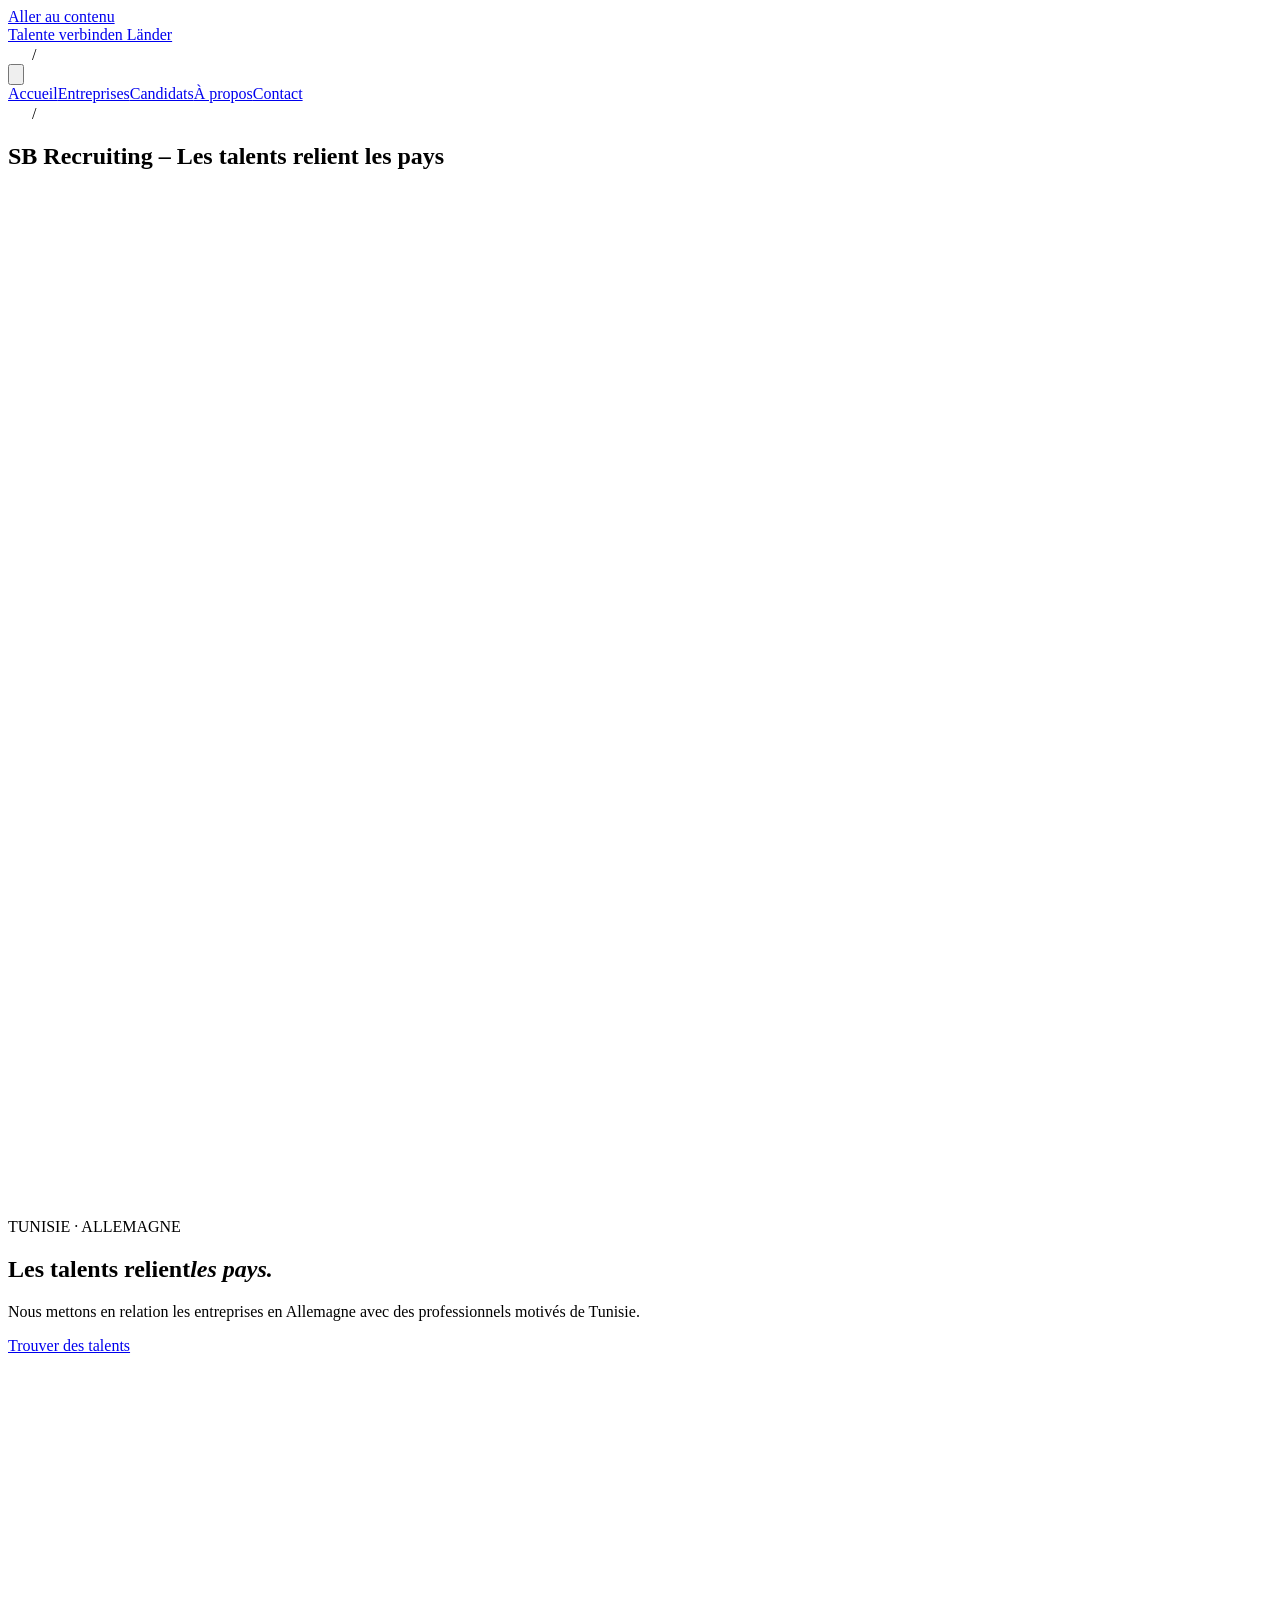
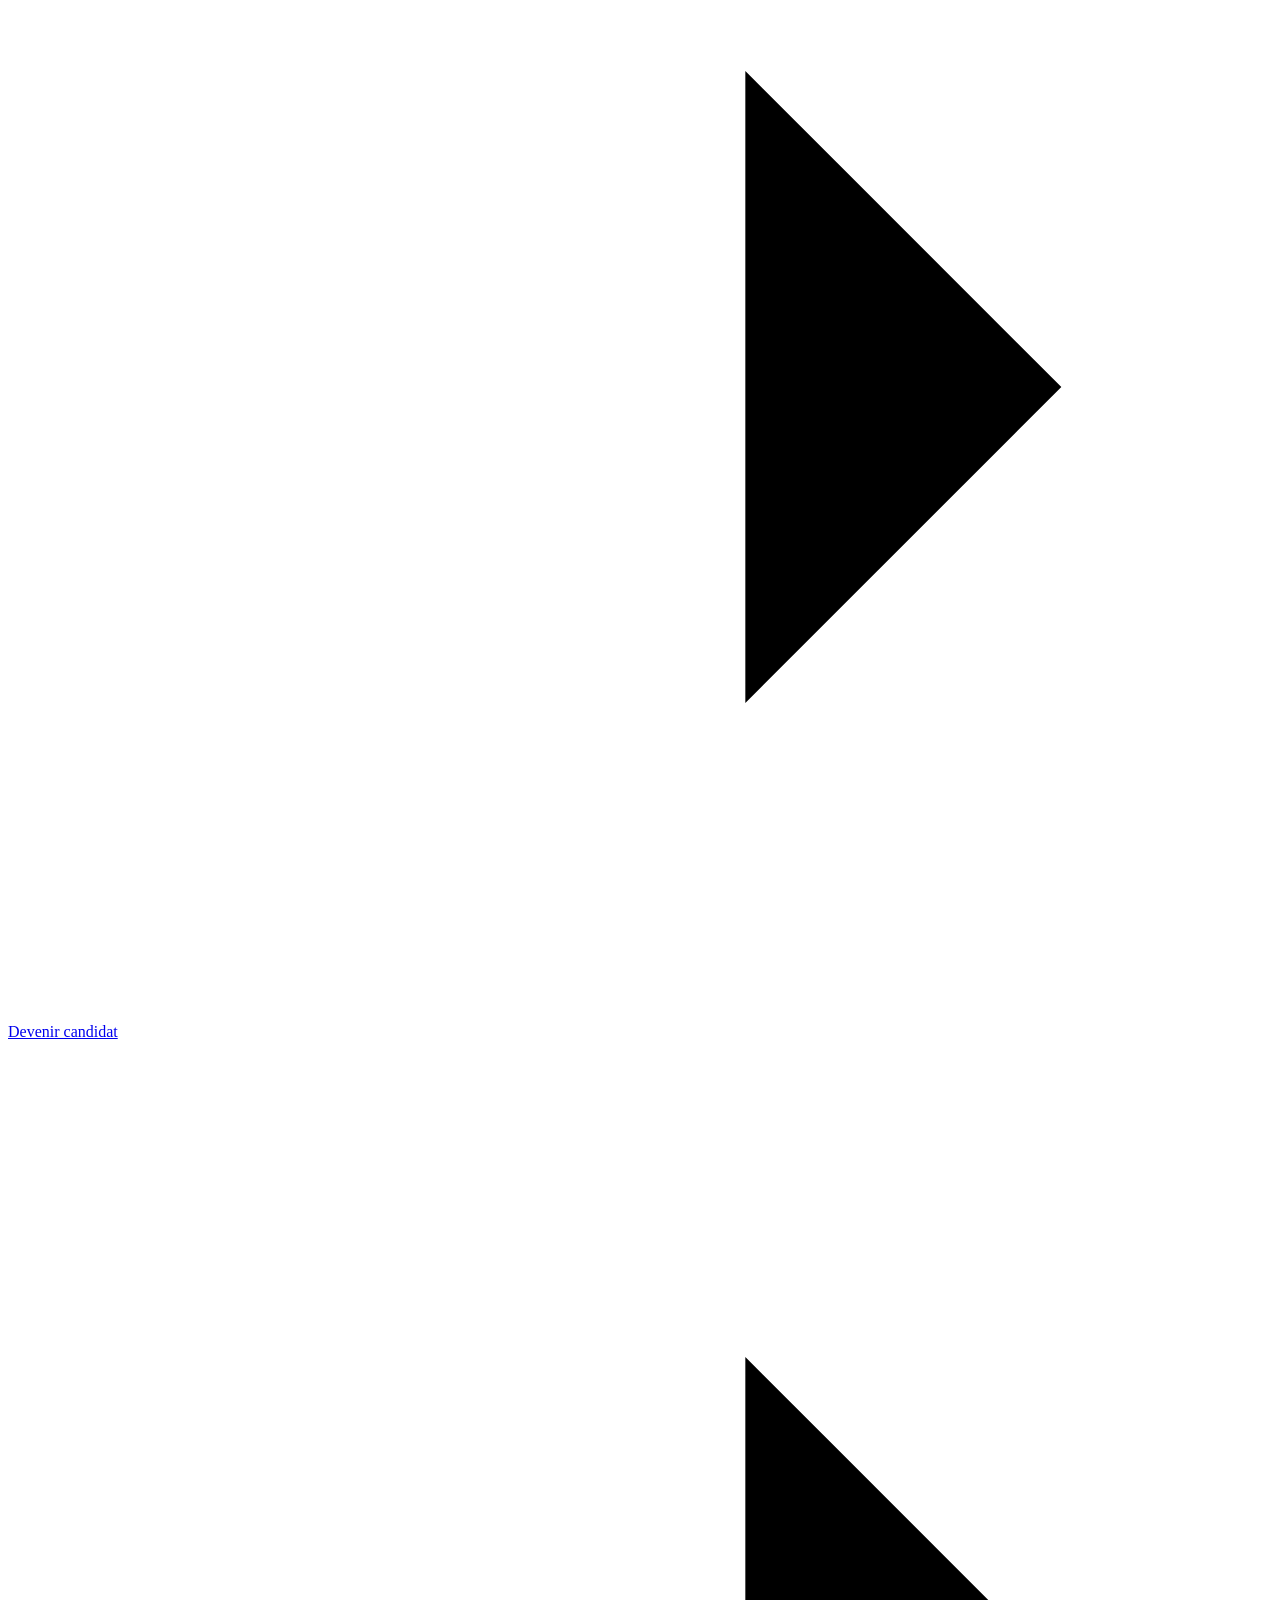
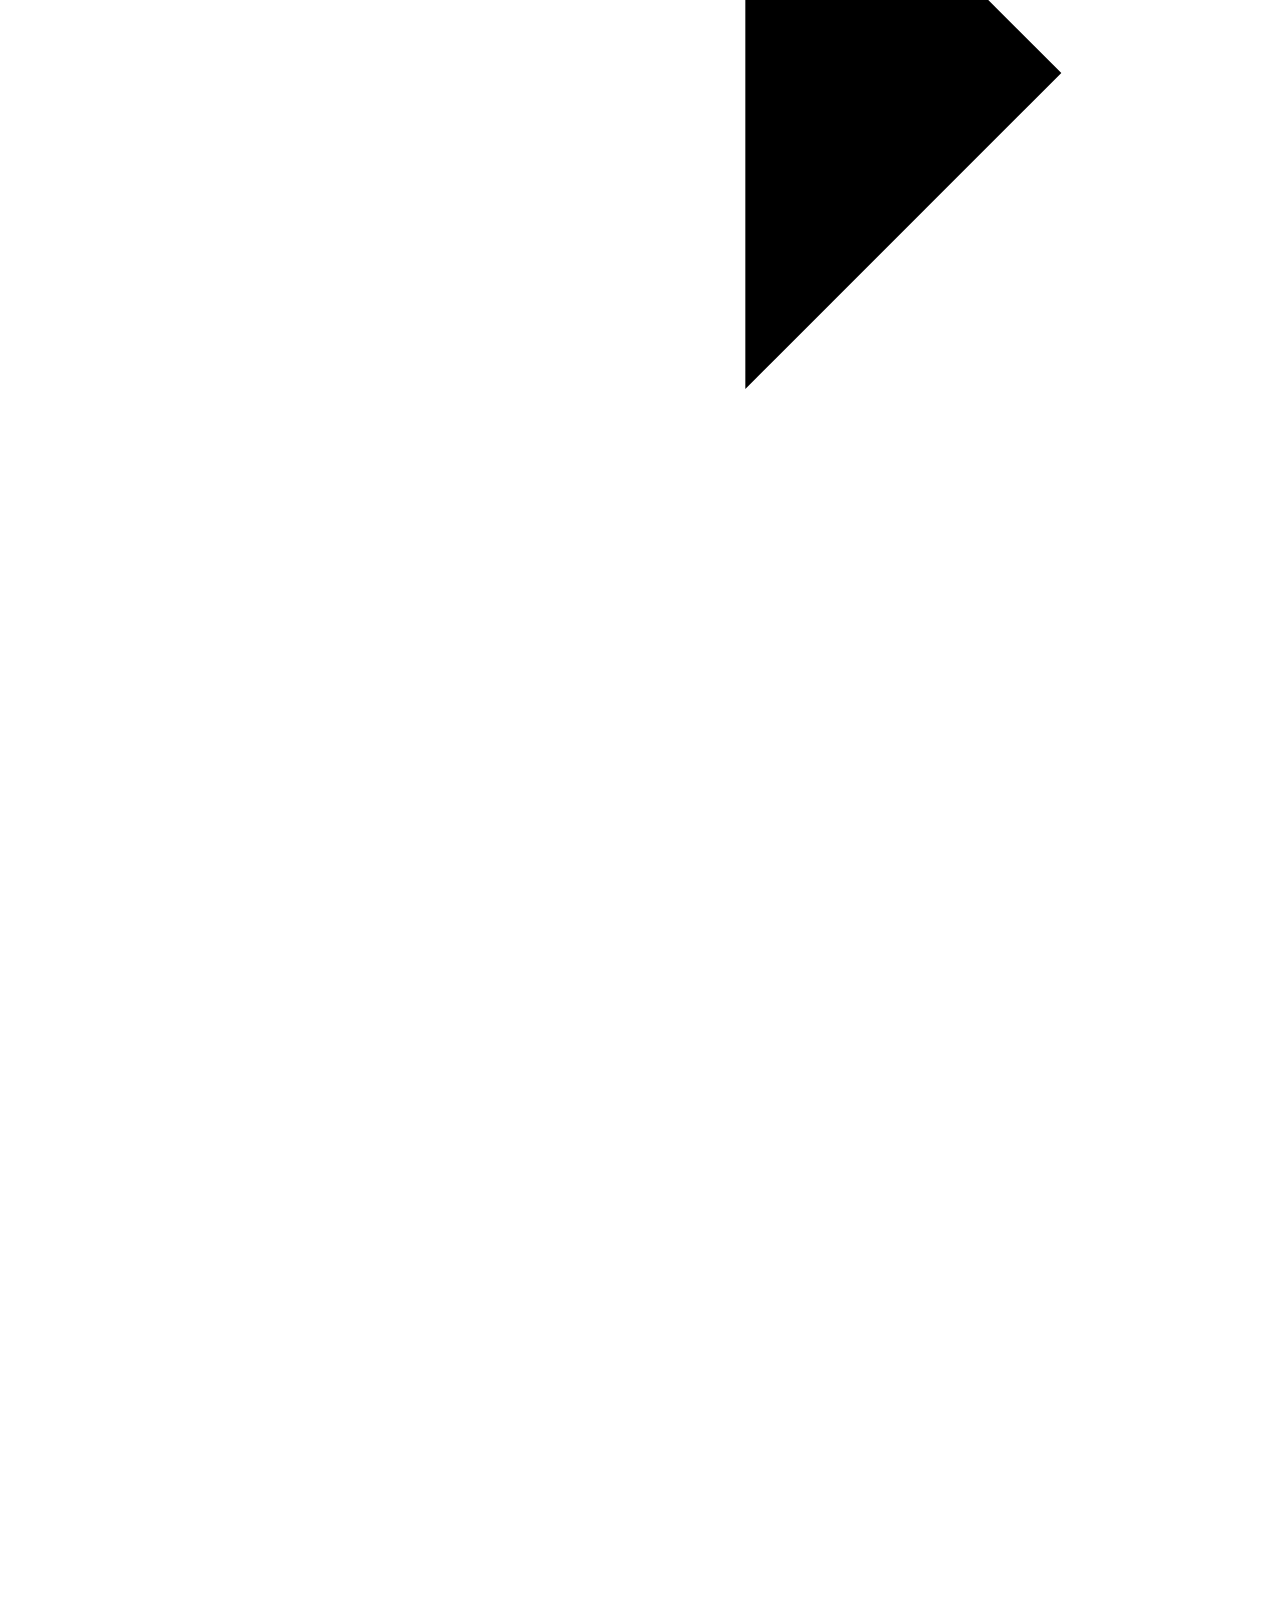
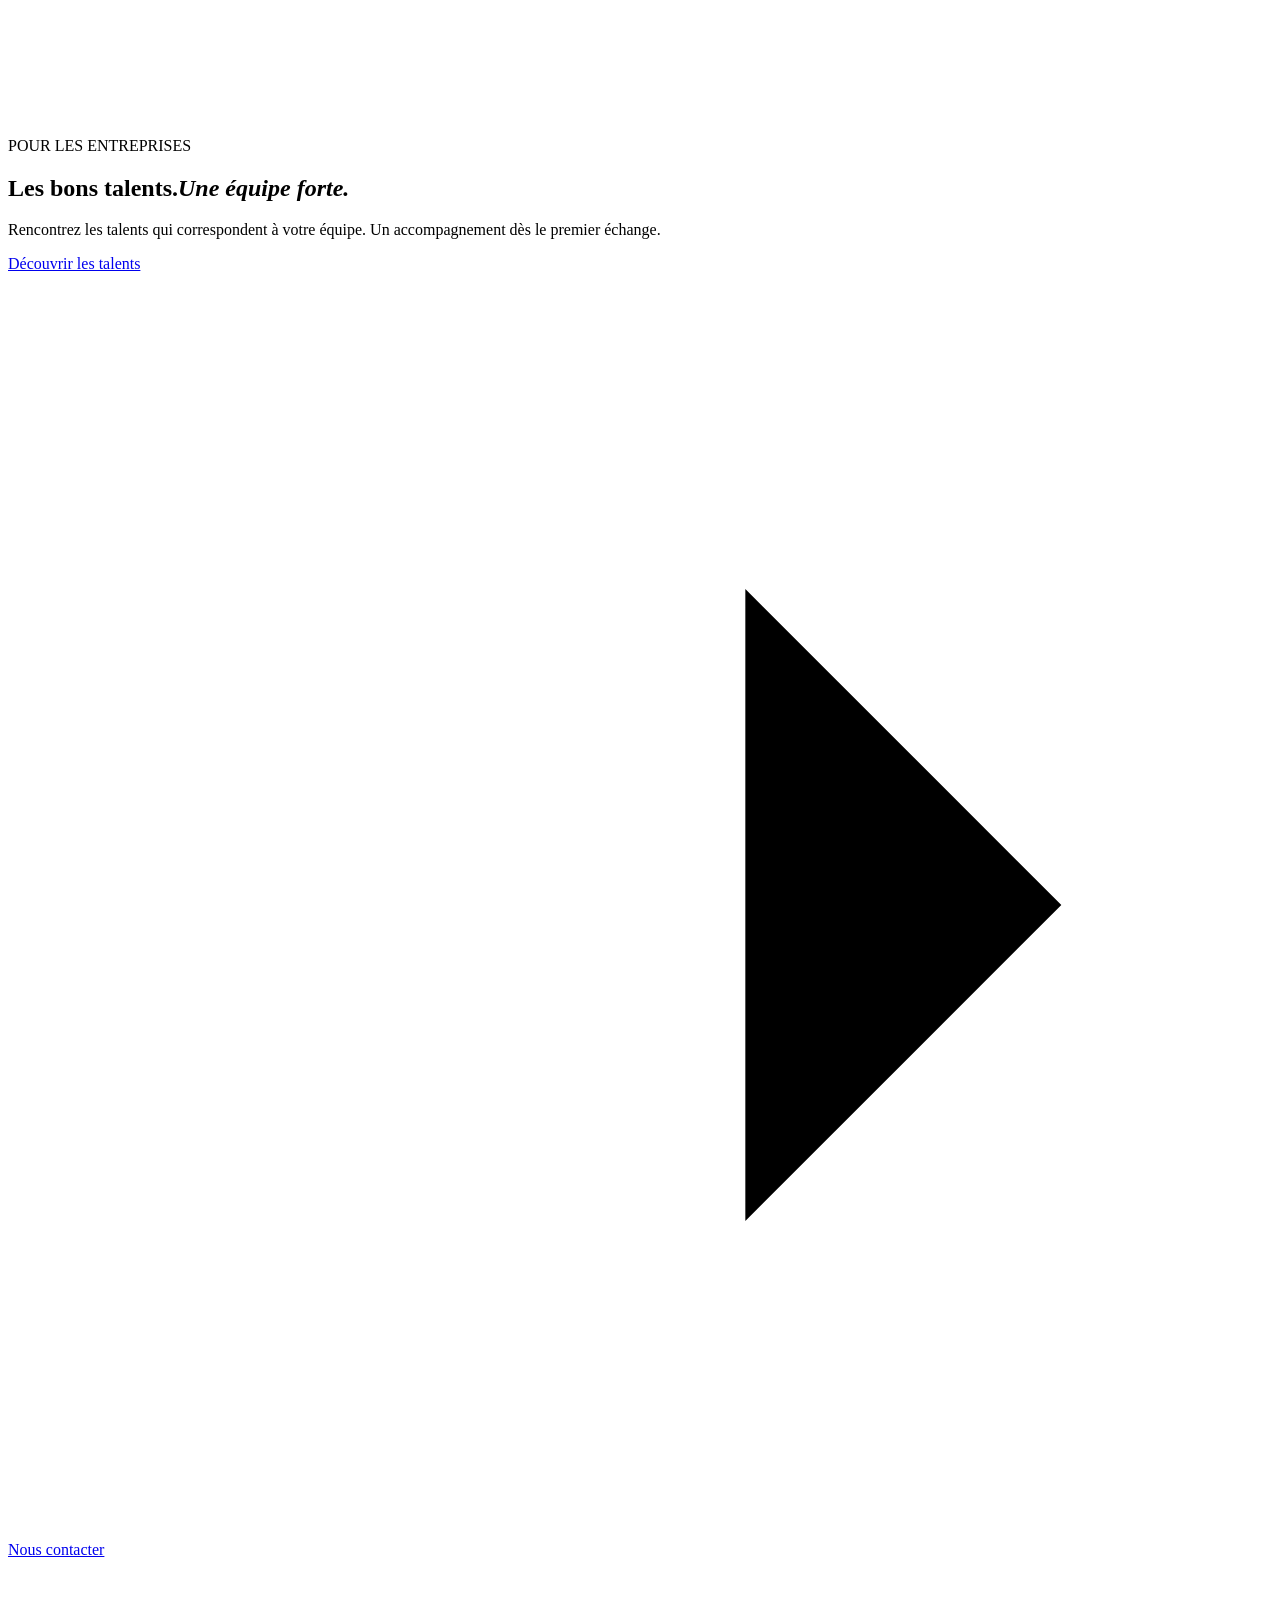
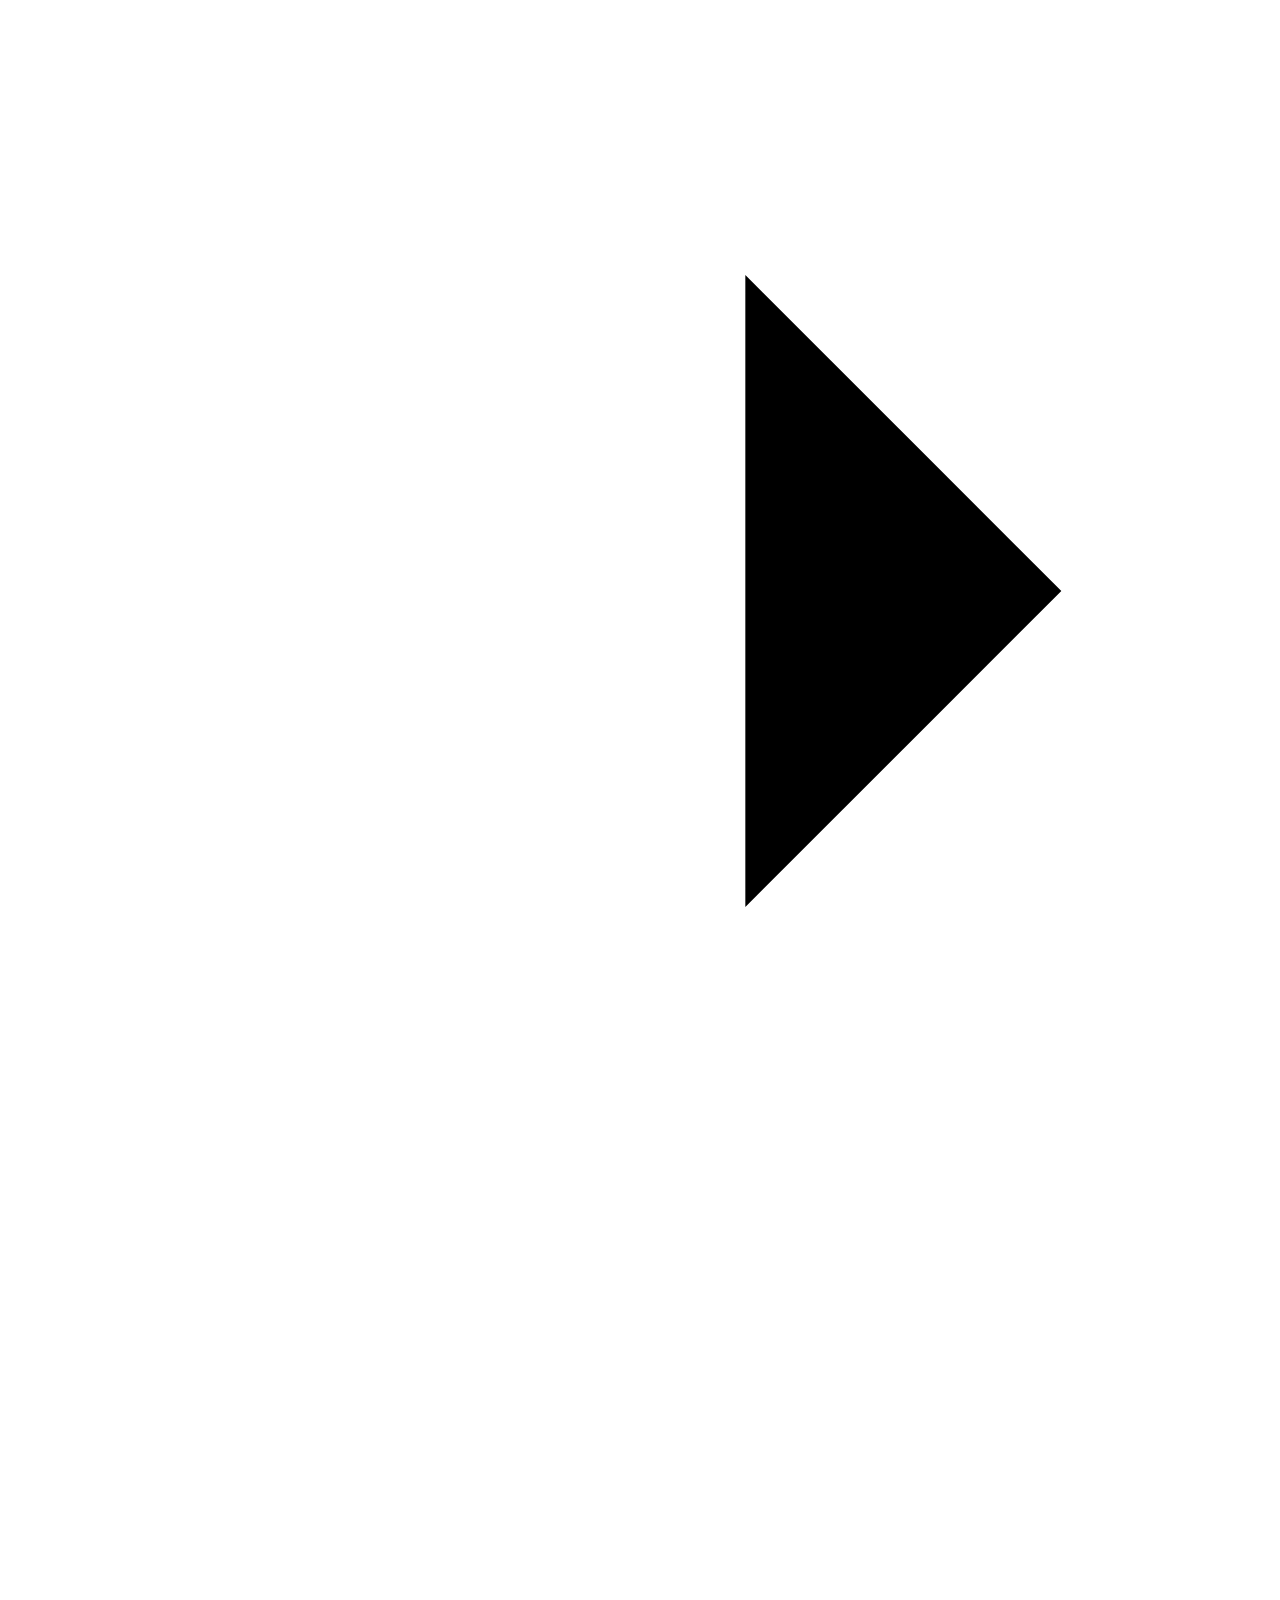
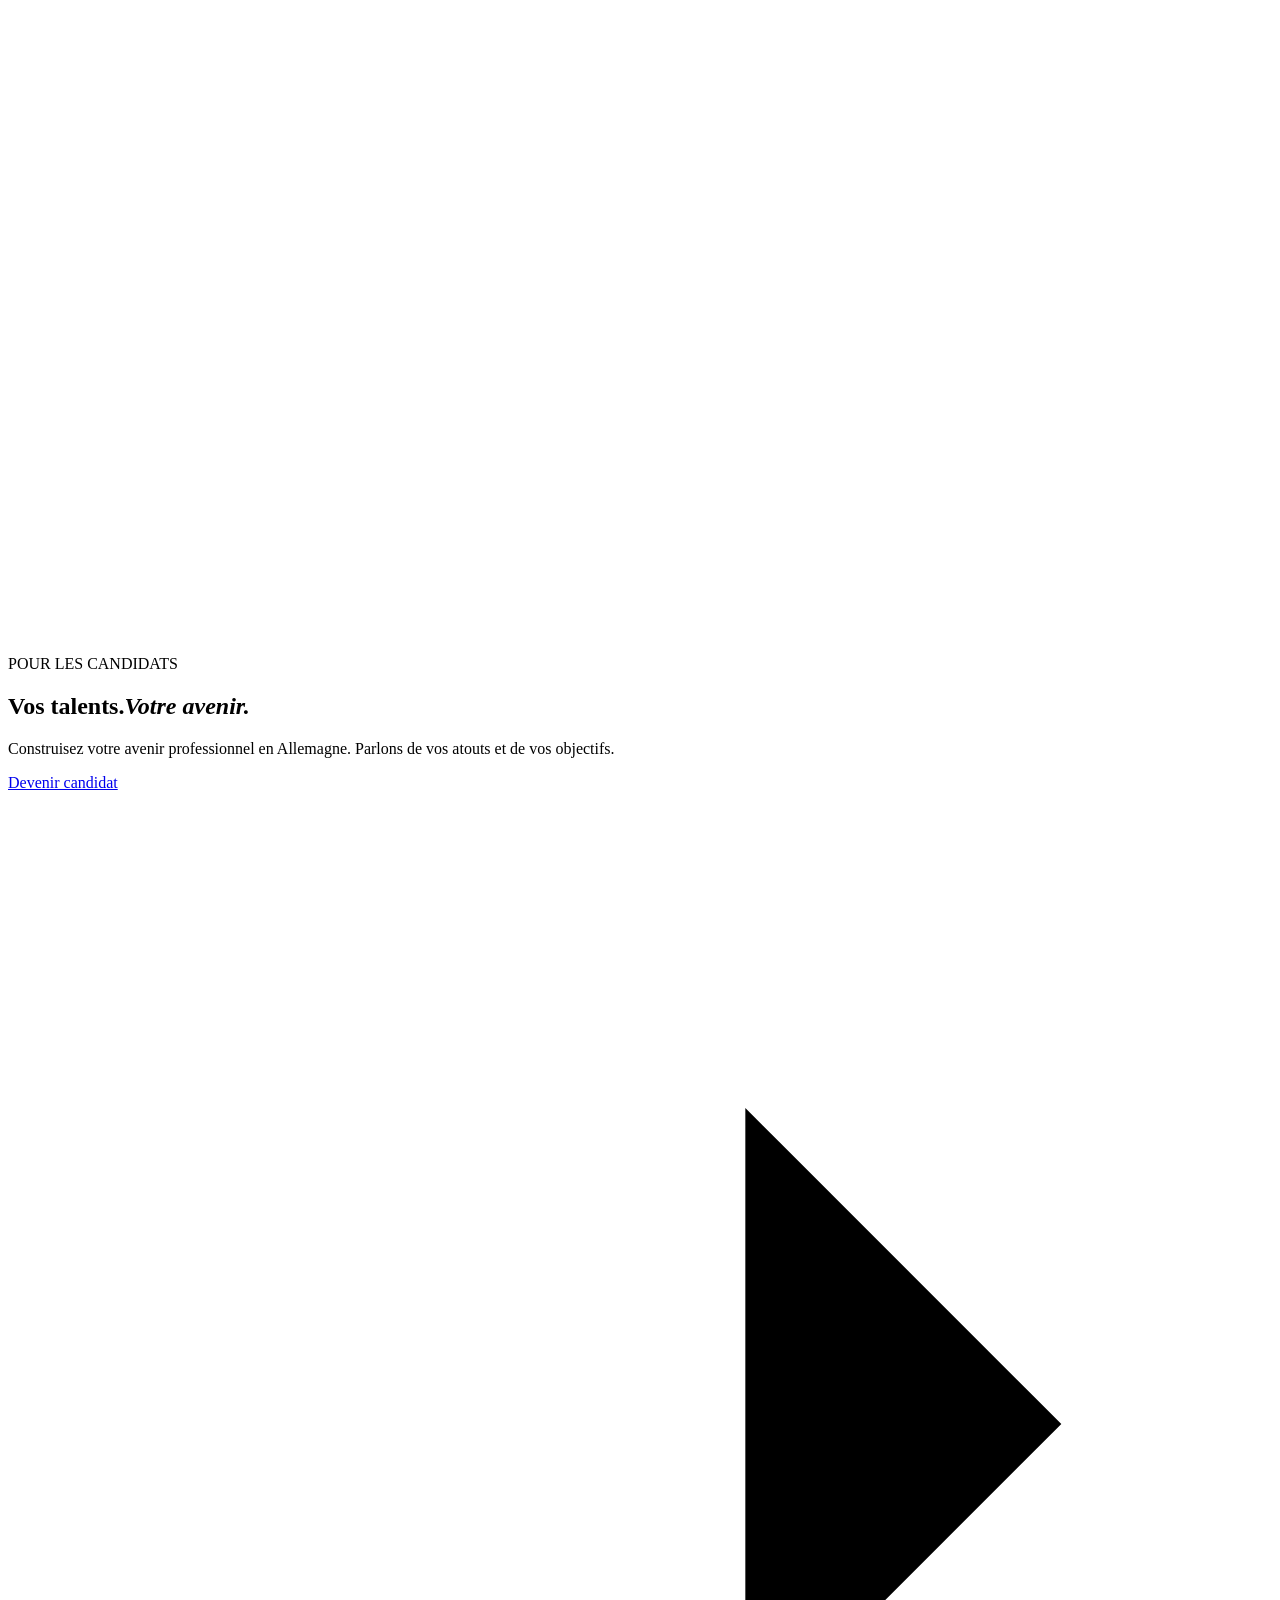
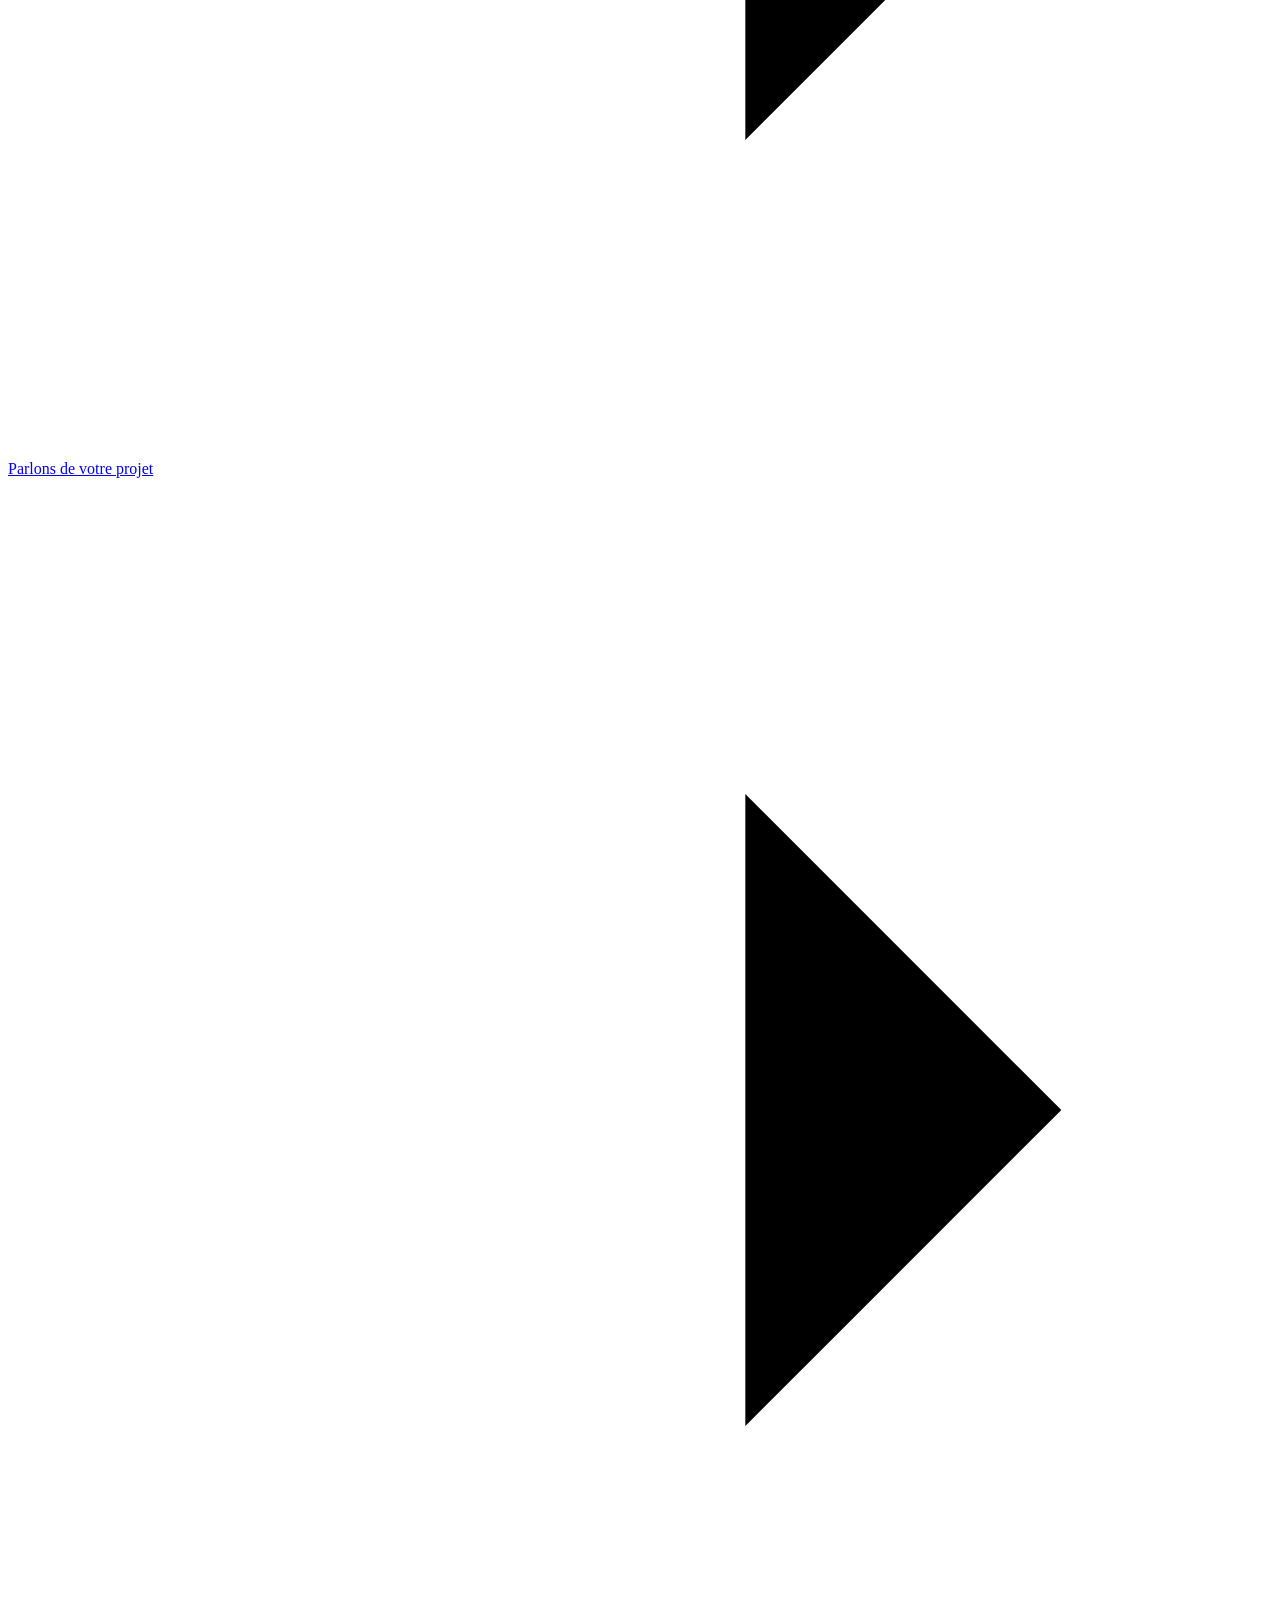
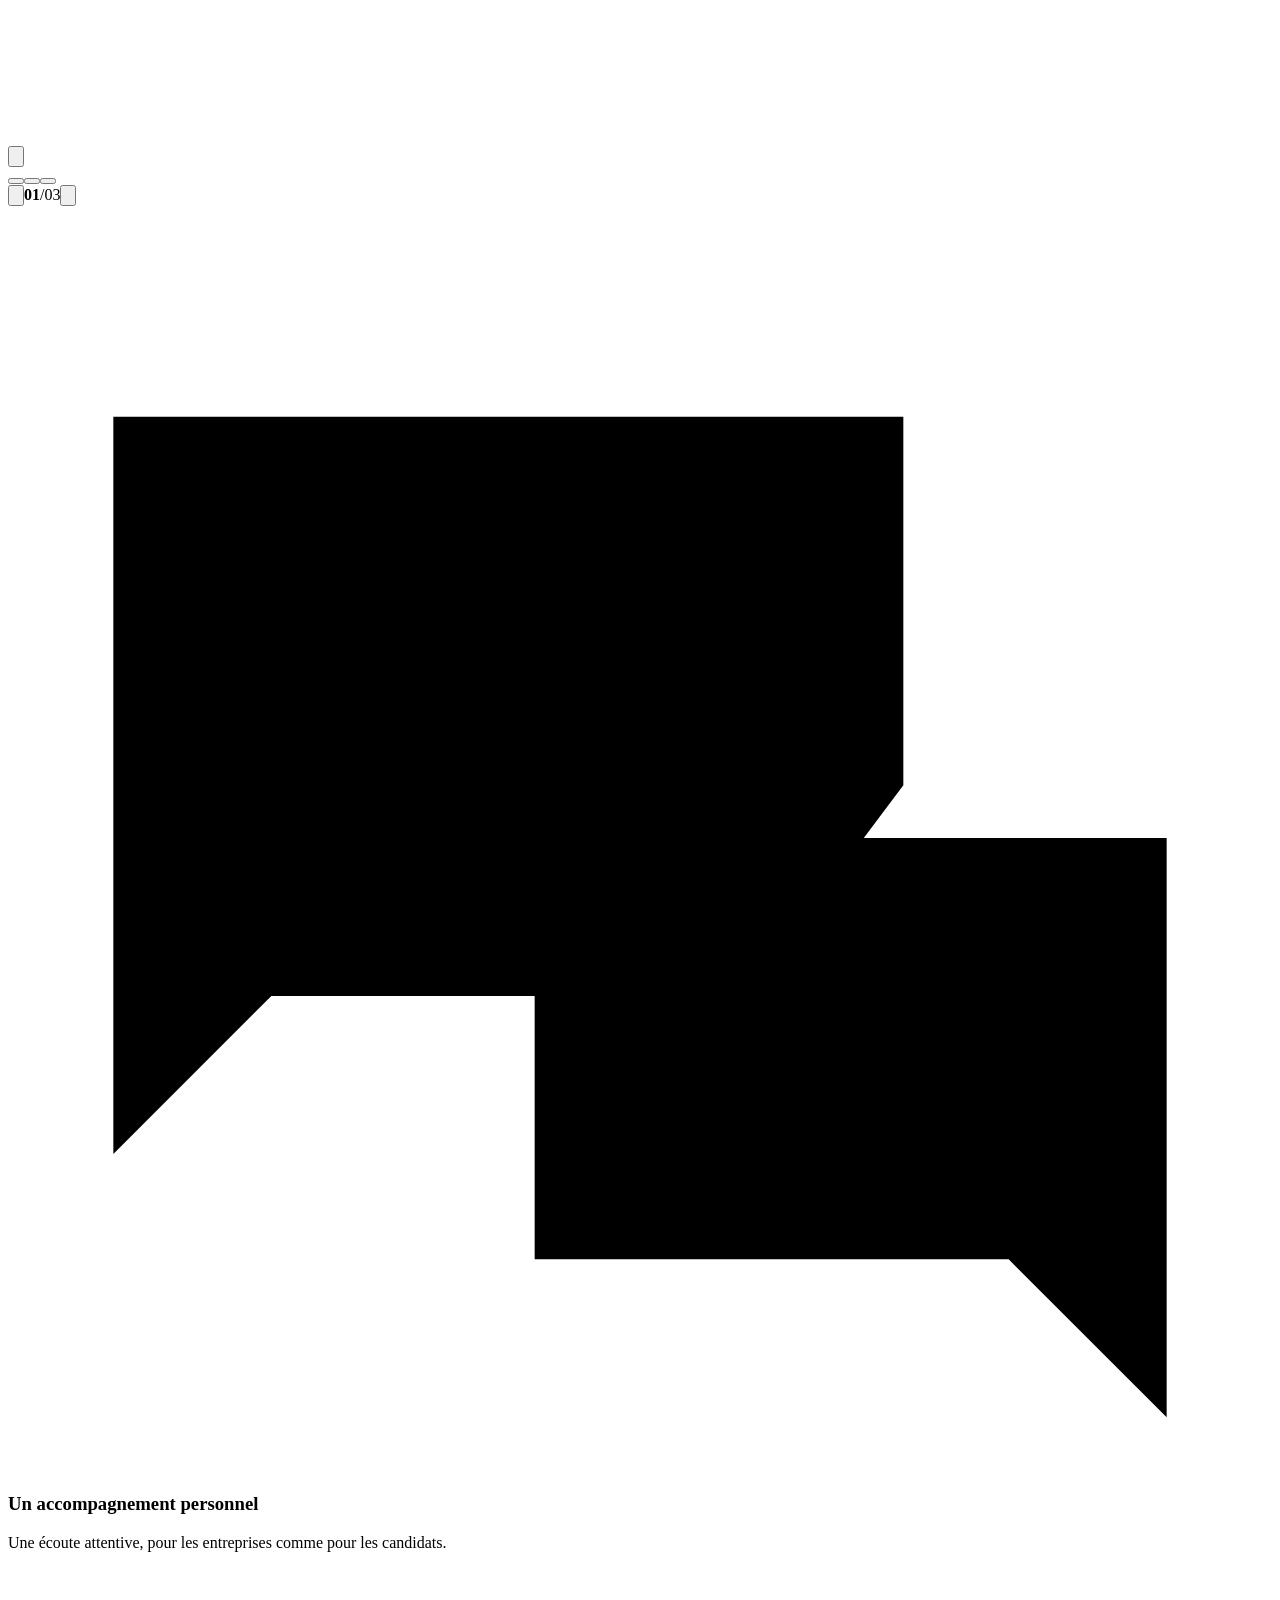
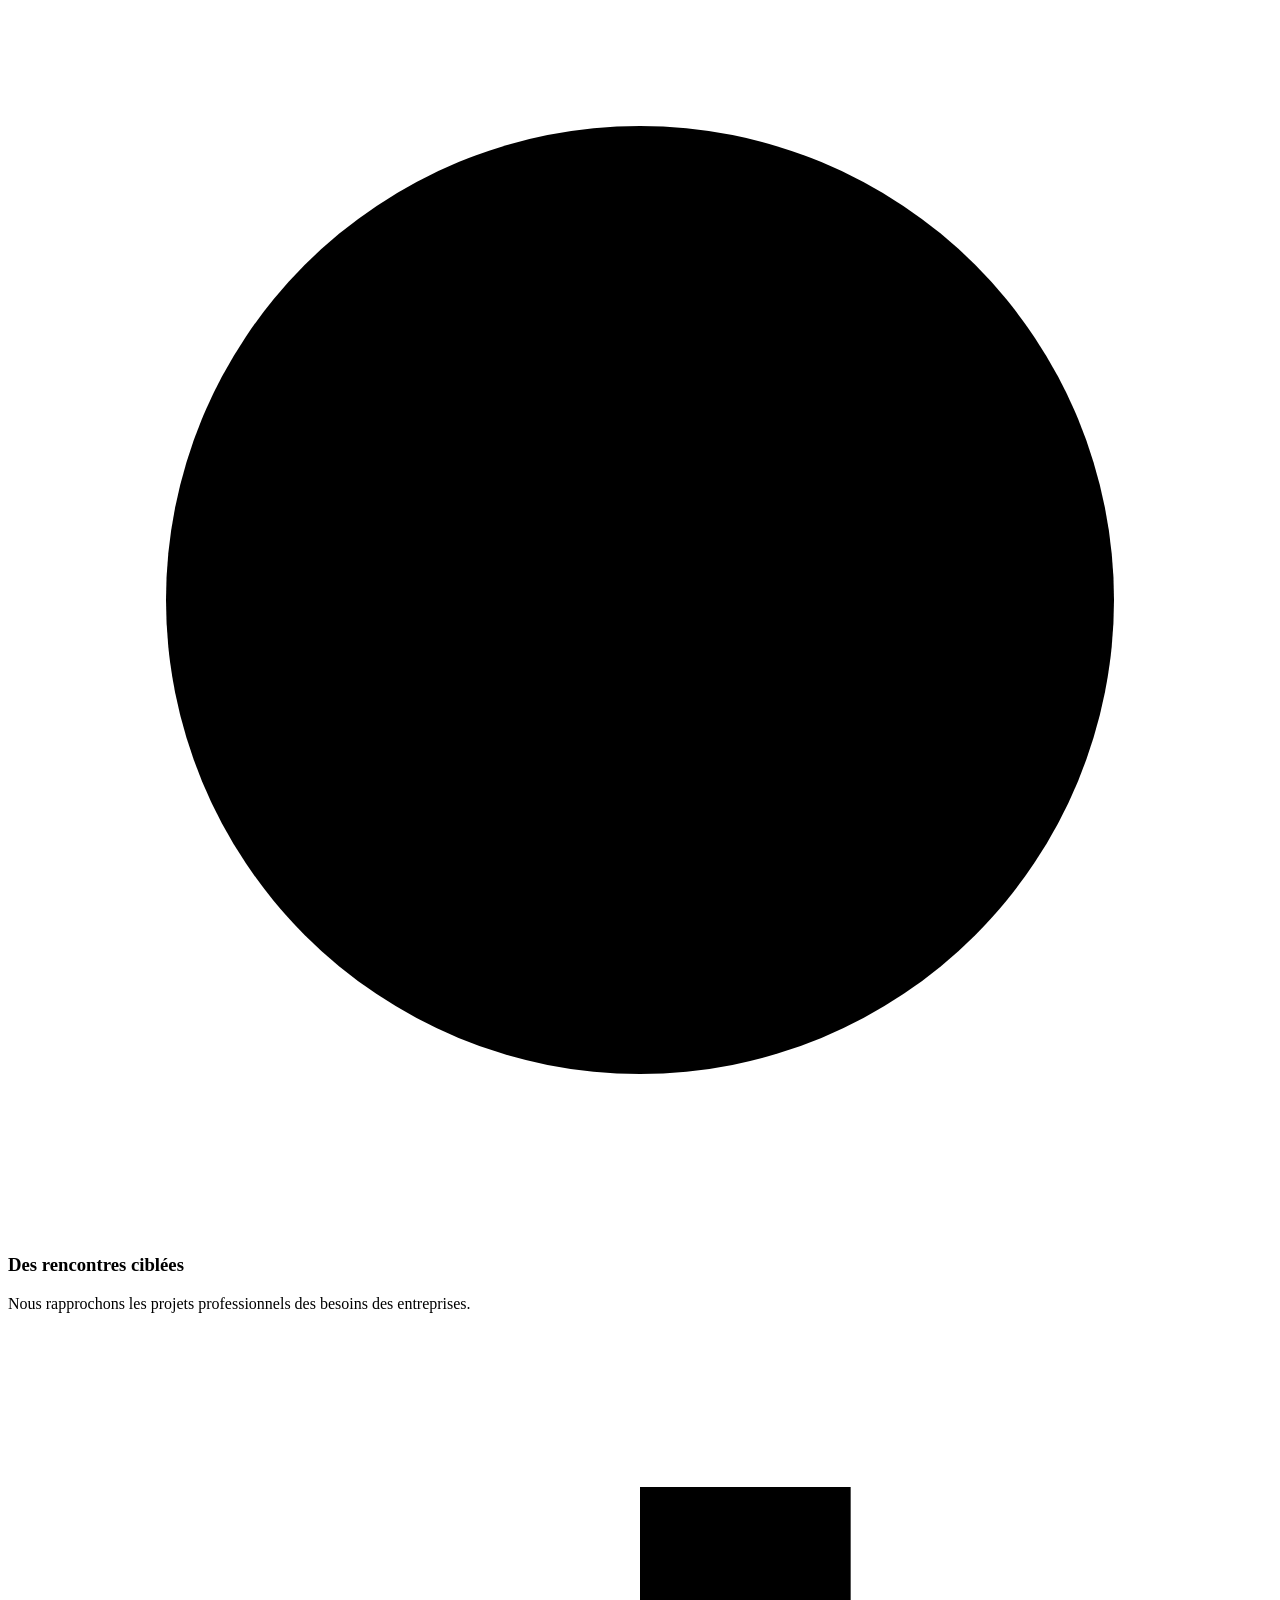
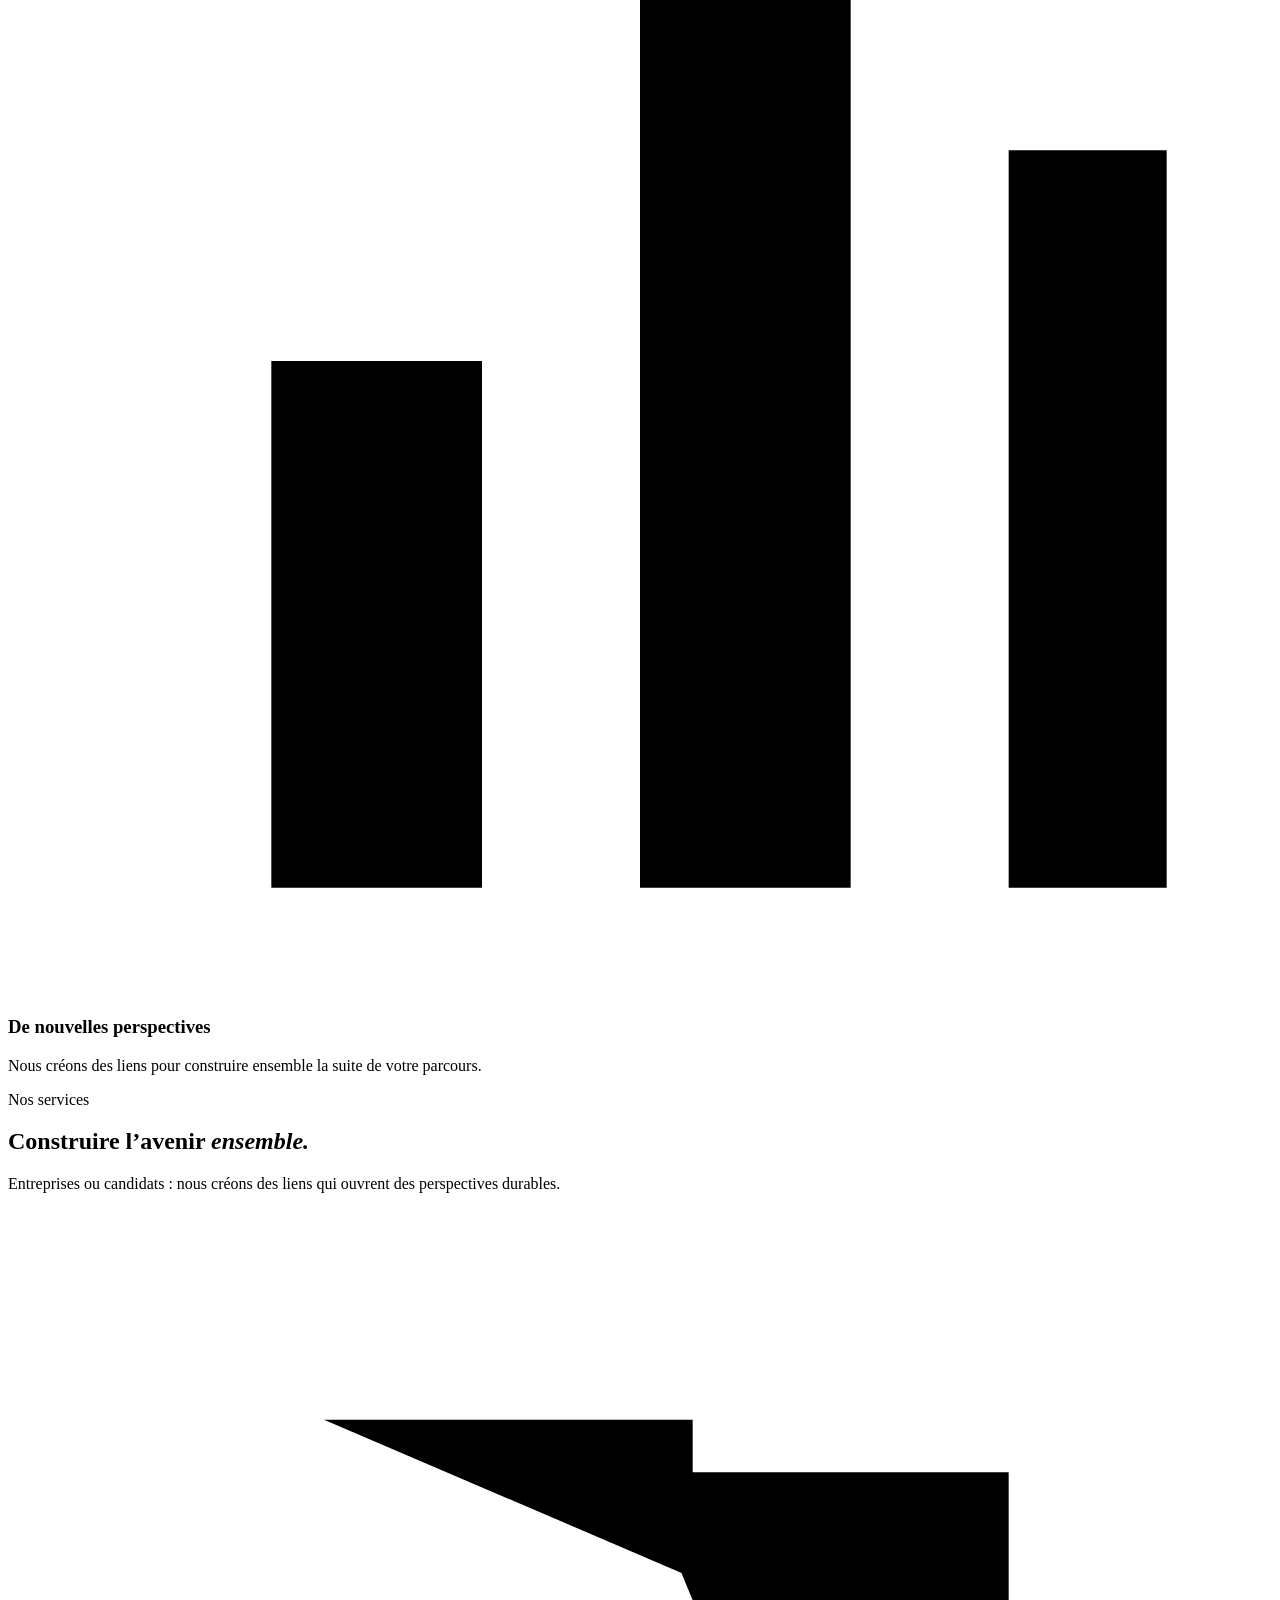
==== fr/index.html @ 8de807a8 "Add files via upload" ====
<!doctype html><html lang="fr"><head><meta charset="utf-8"><meta name="viewport" content="width=device-width, initial-scale=1"><meta name="theme-color" content="#ae7c35"><meta name="robots" content="noindex, nofollow"><title>SB Recruiting – Les talents relient les pays</title><meta name="description" content="SB Recruiting relie les entreprises en Allemagne aux professionnels motivés de Tunisie. Écoute personnelle, rencontres ciblées et nouvelles perspectives."><link rel="canonical" href="https://sb-recruiting.drym1.chatgpt.site/fr/index.html"><link rel="alternate" hreflang="de" href="https://sb-recruiting.drym1.chatgpt.site/index.html"><link rel="alternate" hreflang="fr" href="https://sb-recruiting.drym1.chatgpt.site/fr/index.html"><meta property="og:type" content="website"><meta property="og:title" content="SB Recruiting – Les talents relient les pays"><meta property="og:description" content="SB Recruiting relie les entreprises en Allemagne aux professionnels motivés de Tunisie. Écoute personnelle, rencontres ciblées et nouvelles perspectives."><meta property="og:locale" content="fr_FR"><meta property="og:image" content="https://sb-recruiting.drym1.chatgpt.site/assets/tunisia-germany.png"><meta property="og:url" content="https://sb-recruiting.drym1.chatgpt.site/fr/index.html"><link rel="icon" href="../assets/favicon.svg" type="image/svg+xml"><link rel="preload" href="../assets/serif.woff" as="font" type="font/woff" crossorigin><link rel="preload" href="../assets/sans.woff" as="font" type="font/woff" crossorigin><link rel="stylesheet" href="../assets/style.css"><script src="../assets/app.js" defer></script><script src="../assets/hero.js" defer></script><script src="../assets/scroll-reveal.js" defer></script></head><body><a class="skip" href="#main">Aller au contenu</a><header class="site-header" id="top"><div class="container header-inner"><a class="brand" href="index.html" aria-label="SB Recruiting – Accueil"><span class="brand-art" role="img" aria-label="SB Recruiting"></span><span class="brand-lines" aria-hidden="true"><span class="brand-tagline">Talente verbinden Länder</span></span></a><div class="header-mobile-tools"><div class="mobile-languages" aria-label="Sprache / Langue"><a href="../index.html" lang="de" aria-label="Deutsch" aria-current="false"><img class="language-flag" src="../assets/flag-de.svg" width="24" height="16" alt=""></a><span aria-hidden="true">/</span><a href="index.html" lang="fr" aria-label="Français" aria-current="true"><img class="language-flag" src="../assets/flag-fr.svg" width="24" height="16" alt=""></a></div><button class="menu-toggle" type="button" aria-label="Ouvrir le menu" aria-expanded="false" aria-controls="main-nav"><svg class="icon" aria-hidden="true" viewBox="0 0 24 24"><path d="M4 7h16M4 12h16M4 17h16"/></svg></button></div><nav class="main-nav" id="main-nav" aria-label="Ouvrir le menu"><a href="index.html" class="" aria-current="page">Accueil</a><a href="entreprises.html" class="" >Entreprises</a><a href="candidats.html" class="" >Candidats</a><a href="a-propos.html" class="" >À propos</a><a href="contact.html" class="nav-contact" >Contact</a><div class="languages" aria-label="Sprache / Langue"><a href="../index.html" lang="de" aria-label="Deutsch" aria-current="false"><img class="language-flag" src="../assets/flag-de.svg" width="24" height="16" alt=""></a><span aria-hidden="true">/</span><a href="index.html" lang="fr" aria-label="Français" aria-current="true"><img class="language-flag" src="../assets/flag-fr.svg" width="24" height="16" alt=""></a></div></nav></div></header><noscript><div class="noscript-note">Activez JavaScript pour utiliser le menu et le formulaire de demande.</div><style>.hero-toolbar{display:none}.menu-toggle{display:none}.main-nav{display:flex;position:static;box-shadow:none;border:0;flex-wrap:wrap;padding:5px}.header-inner{height:auto;flex-wrap:wrap;padding-bottom:15px}.contact-form button{display:none}[role=tabpanel][hidden]{display:block!important;margin-top:30px}.tabs{display:none}</style></noscript><main id="main"><section class="hero hero-carousel" data-hero-carousel data-interval="3000" aria-label="SB Recruiting – Perspectives entre la Tunisie et l’Allemagne" aria-roledescription="Carrousel"><h1 class="sr-only">SB Recruiting – Les talents relient les pays</h1><div class="hero-slides"><article class="hero-slide is-active" id="hero-slide-1" role="group" aria-roledescription="Diapositive" aria-label="1 sur 3" aria-hidden="false" ><div class="hero-slide-photo"><picture><source media="(max-width: 620px)" srcset="../assets/hero-mobile-2.png"><img src="../assets/tunisia-germany.png" alt="Illustration symbolique reliant l’architecture tunisienne à la porte de Brandebourg à Berlin." width="1536" height="1024" loading="eager" decoding="async" fetchpriority="high"></picture></div><div class="container hero-slide-content"><div class="hero-slide-copy"><span class="eyebrow">TUNISIE · ALLEMAGNE</span><h2 class="hero-title"><span class="hero-line">Les talents relient</span><em class="hero-line">les pays.</em></h2><p>Nous mettons en relation les entreprises en Allemagne avec des professionnels motivés de Tunisie.</p><div class="actions"><a class="btn" href="entreprises.html">Trouver des talents<svg class="icon" aria-hidden="true" viewBox="0 0 24 24"><path d="M4 12h16M14 6l6 6-6 6"/></svg></a><a class="btn btn-outline" href="candidats.html">Devenir candidat<svg class="icon" aria-hidden="true" viewBox="0 0 24 24"><path d="M4 12h16M14 6l6 6-6 6"/></svg></a></div></div></div></article><article class="hero-slide" id="hero-slide-2" role="group" aria-roledescription="Diapositive" aria-label="2 sur 3" aria-hidden="true" inert><div class="hero-slide-photo"><picture><source media="(max-width: 620px)" srcset="../assets/hero-mobile-1.png"><img src="../assets/business-germany.png" alt="Des bureaux contemporains au bord de l’eau en Allemagne, dans une lumière matinale chaleureuse." width="1536" height="1024" loading="eager" decoding="async" fetchpriority="low"></picture></div><div class="container hero-slide-content"><div class="hero-slide-copy"><span class="eyebrow">POUR LES ENTREPRISES</span><h2 class="hero-title"><span class="hero-line">Les bons talents.</span><em class="hero-line">Une équipe forte.</em></h2><p>Rencontrez les talents qui correspondent à votre équipe. Un accompagnement dès le premier échange.</p><div class="actions"><a class="btn" href="entreprises.html">Découvrir les talents<svg class="icon" aria-hidden="true" viewBox="0 0 24 24"><path d="M4 12h16M14 6l6 6-6 6"/></svg></a><a class="btn btn-outline" href="contact.html">Nous contacter<svg class="icon" aria-hidden="true" viewBox="0 0 24 24"><path d="M4 12h16M14 6l6 6-6 6"/></svg></a></div></div></div></article><article class="hero-slide" id="hero-slide-3" role="group" aria-roledescription="Diapositive" aria-label="3 sur 3" aria-hidden="true" inert><div class="hero-slide-photo"><picture><source media="(max-width: 620px)" srcset="../assets/hero-mobile-3.png"><img src="../assets/bridge.png" alt="Un pont doré symbolique entre la Tunisie et l’Allemagne." width="1536" height="1024" loading="eager" decoding="async" fetchpriority="low"></picture></div><div class="container hero-slide-content"><div class="hero-slide-copy"><span class="eyebrow">POUR LES CANDIDATS</span><h2 class="hero-title"><span class="hero-line">Vos talents.</span><em class="hero-line">Votre avenir.</em></h2><p>Construisez votre avenir professionnel en Allemagne. Parlons de vos atouts et de vos objectifs.</p><div class="actions"><a class="btn" href="candidats.html">Devenir candidat<svg class="icon" aria-hidden="true" viewBox="0 0 24 24"><path d="M4 12h16M14 6l6 6-6 6"/></svg></a><a class="btn btn-outline" href="contact.html">Parlons de votre projet<svg class="icon" aria-hidden="true" viewBox="0 0 24 24"><path d="M4 12h16M14 6l6 6-6 6"/></svg></a></div></div></div></article></div><div class="hero-toolbar container"><div class="hero-controls"><button type="button" class="hero-control hero-previous" aria-label="Diapositive précédente"><svg class="icon" aria-hidden="true" viewBox="0 0 24 24"><path d="M4 12h16M14 6l6 6-6 6"/></svg></button><div class="hero-dots"><button type="button" class="hero-dot is-active" aria-label="Afficher la diapositive 1" aria-current="true" aria-controls="hero-slide-1" data-slide="0"><span></span></button><button type="button" class="hero-dot" aria-label="Afficher la diapositive 2" aria-current="false" aria-controls="hero-slide-2" data-slide="1"><span></span></button><button type="button" class="hero-dot" aria-label="Afficher la diapositive 3" aria-current="false" aria-controls="hero-slide-3" data-slide="2"><span></span></button></div><button type="button" class="hero-control hero-next" aria-label="Diapositive suivante"><svg class="icon" aria-hidden="true" viewBox="0 0 24 24"><path d="M4 12h16M14 6l6 6-6 6"/></svg></button><span class="hero-counter" aria-hidden="true"><b data-hero-count>01</b><span>/</span>03</span><button type="button" class="hero-control hero-pause" aria-label="Mettre le défilement en pause" aria-pressed="false"><svg class="icon" aria-hidden="true" viewBox="0 0 24 24"><path d="M9 5v14M15 5v14"/></svg></button></div></div><span class="sr-only" data-hero-status aria-live="polite"></span></section><section class="benefits" aria-label="Notre approche"><div class="container benefit-grid"><article class="benefit"><span class="round-icon"><svg class="icon" aria-hidden="true" viewBox="0 0 24 24"><path d="M14 15H5l-3 3V4h15v7"/><path d="M10 12h12v11l-3-3h-9zM6 8h.01M10 8h.01M14 8h.01"/></svg></span><div><h3>Un accompagnement personnel</h3><p>Une écoute attentive, pour les entreprises comme pour les candidats.</p></div></article><article class="benefit"><span class="round-icon"><svg class="icon" aria-hidden="true" viewBox="0 0 24 24"><circle cx="12" cy="12" r="9"/><circle cx="12" cy="12" r="5"/><path d="m12 12 8-8m0 0V1m0 3h3"/></svg></span><div><h3>Des rencontres ciblées</h3><p>Nous rapprochons les projets professionnels des besoins des entreprises.</p></div></article><article class="benefit"><span class="round-icon"><svg class="icon" aria-hidden="true" viewBox="0 0 24 24"><path d="M2 22h20M5 22V12h4v10m3 0V3h4v19m3 0V8h3v14"/></svg></span><div><h3>De nouvelles perspectives</h3><p>Nous créons des liens pour construire ensemble la suite de votre parcours.</p></div></article></div></section><section class="section services"><div class="container"><div class="section-intro center"><span class="eyebrow">Nos services</span><h2>Construire l’avenir <em>ensemble.</em></h2><p>Entreprises ou candidats : nous créons des liens qui ouvrent des perspectives durables.</p></div><div class="audiences"><article class="audience"><div class="audience-icon"><svg class="icon" aria-hidden="true" viewBox="0 0 24 24"><path d="M2 22h21M5 22V8h7v14m0-17h7v17M6 4h7v3M8 11v2m0 3v2m7-10v2m0 3v2m0 3v2M19 13h3v9"/></svg></div><div><h3>Pour les entreprises</h3><p>Rencontrez les profils qui correspondent à votre équipe et à vos besoins.</p><a class="btn" href="entreprises.html">En savoir plus<svg class="icon" aria-hidden="true" viewBox="0 0 24 24"><path d="M4 12h16M14 6l6 6-6 6"/></svg></a></div></article><article class="audience"><div class="audience-icon"><svg class="icon" aria-hidden="true" viewBox="0 0 24 24"><rect x="2" y="7" width="20" height="15" rx="2"/><path d="M8 7V3h8v4M2 13c7 4 13 4 20 0M10 12h4v5h-4z"/></svg></div><div><h3>Pour les candidats</h3><p>Explorez vos perspectives professionnelles en Allemagne, un pas après l’autre.</p><a class="btn btn-outline" href="candidats.html">Devenir candidat<svg class="icon" aria-hidden="true" viewBox="0 0 24 24"><path d="M4 12h16M14 6l6 6-6 6"/></svg></a></div></article></div></div></section><section class="section process"><div class="container"><div class="section-intro center"><span class="eyebrow">Notre démarche</span><h2>Trois étapes vers <em>votre objectif.</em></h2></div><div class="steps"><article class="step"><span class="step-number">01</span><h3>Premier échange</h3><p>Nous découvrons votre parcours, vos besoins et vos attentes.</p></article><article class="step"><span class="step-number">02</span><h3>Mise en relation</h3><p>Nous rapprochons les personnes et les entreprises qui se correspondent.</p></article><article class="step"><span class="step-number">03</span><h3>Accompagnement</h3><p>Nous restons à vos côtés, du premier contact à la prochaine étape.</p></article></div></div></section><section class="philosophy"><div class="container philosophy-grid"><div class="bridge-visual"><img src="../assets/bridge.png" alt="Un pont doré symbolique entre la Tunisie et l’Allemagne." loading="lazy" width="1536" height="1024"></div><div class="philosophy-copy"><span class="eyebrow">Notre philosophie</span><h2>Deux pays.<br><em>Un même lien.</em></h2><p>Derrière chaque candidature, il y a une personne. Derrière chaque entreprise, une équipe. SB Recruiting rapproche les deux, avec une attention personnelle et des perspectives adaptées.</p><a class="btn" href="a-propos.html">Découvrir notre approche<svg class="icon" aria-hidden="true" viewBox="0 0 24 24"><path d="M4 12h16M14 6l6 6-6 6"/></svg></a><div class="country-line">TUNISIE &nbsp;·&nbsp; ALLEMAGNE</div></div></div></section><section class="contact-highlight"><div class="container"><div class="highlight-card"><div class="highlight-media"><img src="../assets/about-sb-recruiting-map.png" alt="Lien entre la Tunisie et l’Allemagne avec un pont et des monuments emblématiques." loading="lazy" width="1536" height="1024"><div class="highlight-overlay"><span class="eyebrow">À propos de SB Recruiting</span><h2>Un accompagnement humain,<br><em>une communication claire.</em></h2><p>Nous accompagnons les entreprises et les candidats avec une approche personnelle, structurée et fiable.</p><p>Notre objectif : créer des liens adaptés entre la Tunisie et l’Allemagne et construire des perspectives durables.</p><div class="highlight-brand">SB Recruiting</div></div></div><aside class="highlight-contact" aria-label="Informations de contact"><h3>Contact</h3><ul class="highlight-contact-list"><li><svg class="icon" aria-hidden="true" viewBox="0 0 24 24"><path d="M14 15H5l-3 3V4h15v7"/><path d="M10 12h12v11l-3-3h-9zM6 8h.01M10 8h.01M14 8h.01"/></svg><span>Formulaire de contact directement sur le site</span></li><li><svg class="icon" aria-hidden="true" viewBox="0 0 24 24"><path d="m5 12 4 4L19 6"/></svg><span>Réponse personnelle après votre demande</span></li></ul><a class="btn" href="contact.html">Nous contacter<svg class="icon" aria-hidden="true" viewBox="0 0 24 24"><path d="M4 12h16M14 6l6 6-6 6"/></svg></a></aside></div></div></section></main><footer class="site-footer"><div class="container"><div class="footer-grid"><div class="footer-col footer-about"><a class="brand footer-brand" href="index.html" aria-label="SB Recruiting – Accueil"><span class="brand-art" role="img" aria-label="SB Recruiting"></span><span class="brand-lines" aria-hidden="true"><span class="brand-tagline">Talente verbinden Länder</span><span class="footer-countries" aria-hidden="true"><span>Tunesien</span><span class="footer-country-separator" aria-hidden="true">·</span><span>Deutschland</span></span></span></a><p class="footer-copy">Votre partenaire pour créer des liens entre les entreprises en Allemagne et des professionnels motivés venant de Tunisie.</p><a class="footer-pill" href="contact.html">Nous contacter</a></div><div class="footer-col"><h3>Navigation</h3><nav class="footer-links" aria-label="Navigation de bas de page"><a href="index.html">Accueil</a><a href="entreprises.html">Entreprises</a><a href="candidats.html">Candidats</a><a href="a-propos.html">À propos</a><a href="contact.html">Contact</a></nav></div><div class="footer-col"><h3>Services</h3><nav class="footer-links" aria-label="Services"><a href="entreprises.html">Trouver des talents</a><a href="candidats.html">Devenir candidat</a><a href="contact.html">Envoyer une demande</a><a href="a-propos.html">Découvrir SB Recruiting</a></nav></div><div class="footer-col footer-contact"><h3>Contact</h3><ul class="footer-contact-list"><li><svg class="icon" aria-hidden="true" viewBox="0 0 24 24"><path d="M12 21s-6-4.35-6-10a6 6 0 1 1 12 0c0 5.65-6 10-6 10Z"/><circle cx="12" cy="11" r="2.5"/></svg><span>Tunisie &amp; Allemagne</span></li><li><svg class="icon" aria-hidden="true" viewBox="0 0 24 24"><path d="M4 6h16v12H4z"/><path d="m4 7 8 6 8-6"/></svg><span>Contact via le formulaire du site</span></li><li><svg class="icon" aria-hidden="true" viewBox="0 0 24 24"><path d="M12 6v6l4 2"/><circle cx="12" cy="12" r="9"/></svg><span>Réponse personnelle après votre demande</span></li></ul></div></div><div class="footer-bottom-bar"><span>© 2026 SB Recruiting</span><nav class="legal-nav" aria-label="Informations légales"><a href="mentions-legales.html">Mentions légales</a><a href="confidentialite.html">Confidentialité</a></nav></div></div></footer></body></html>
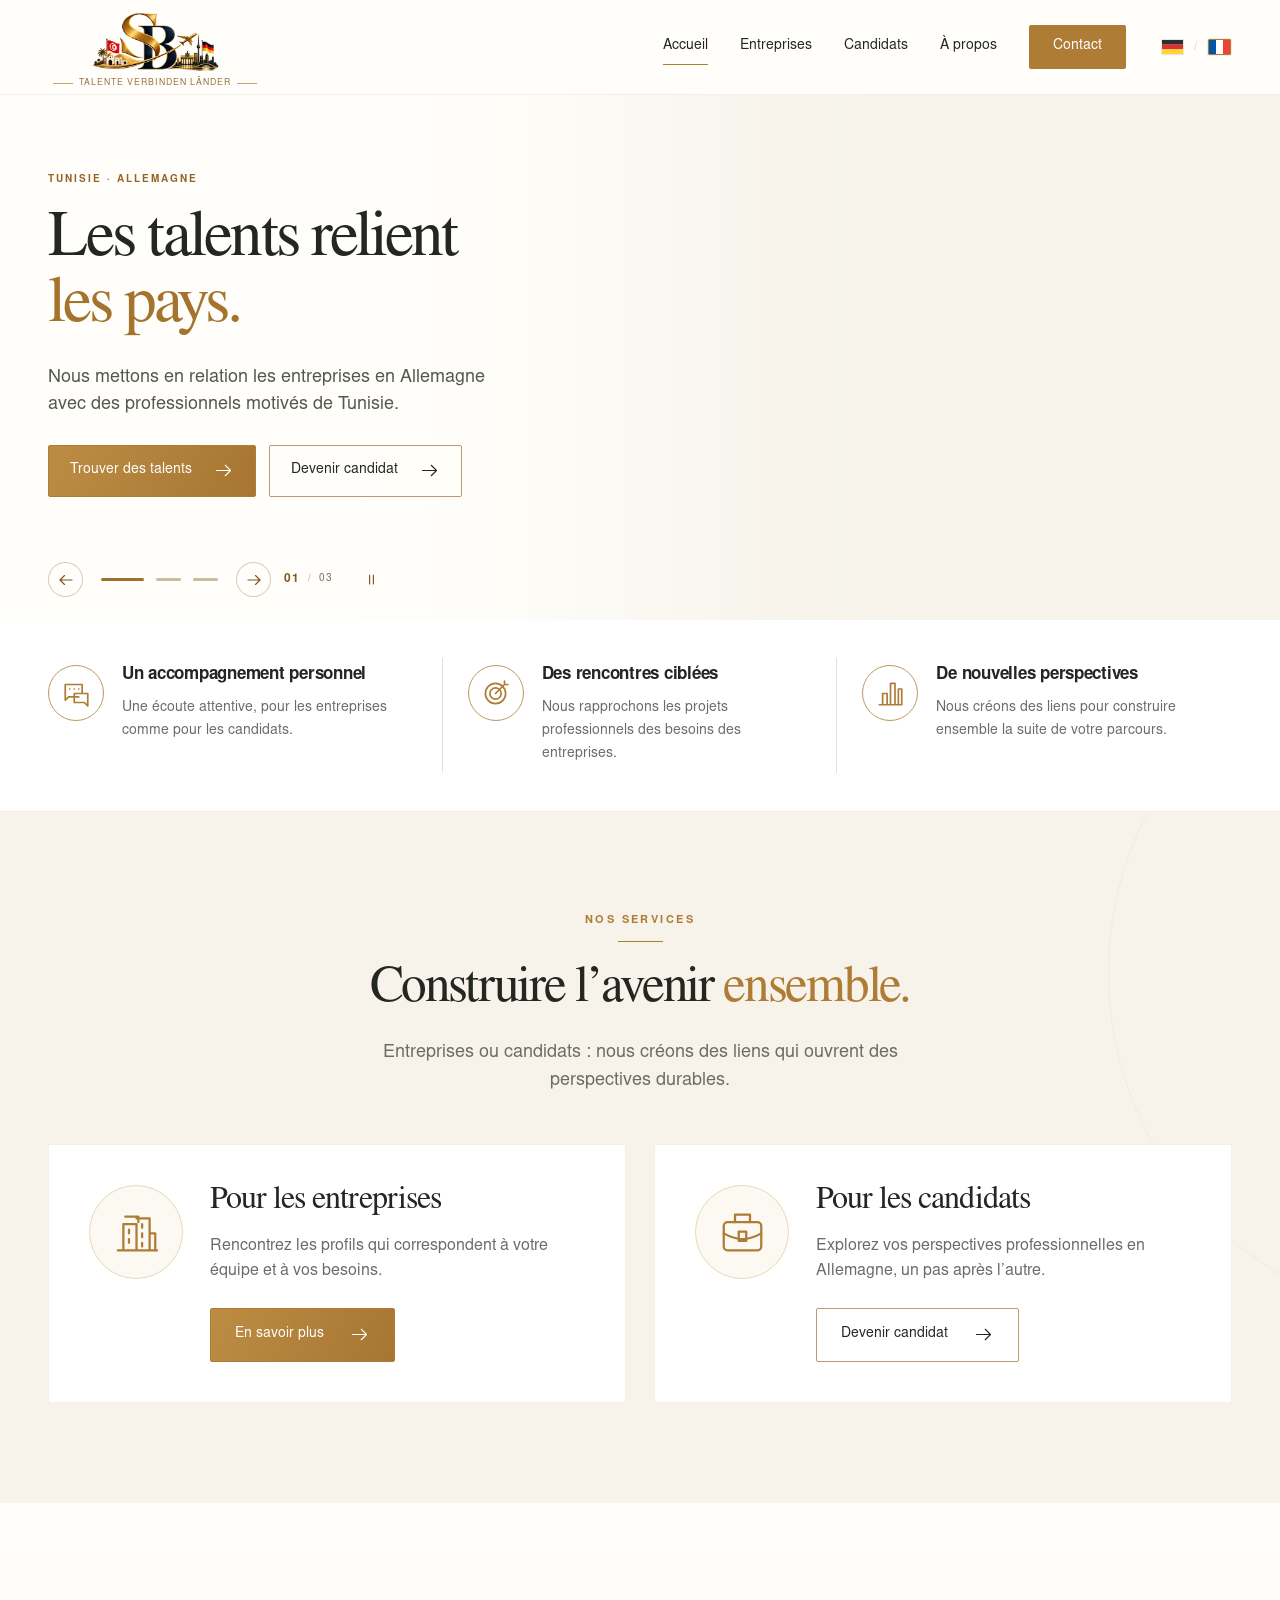
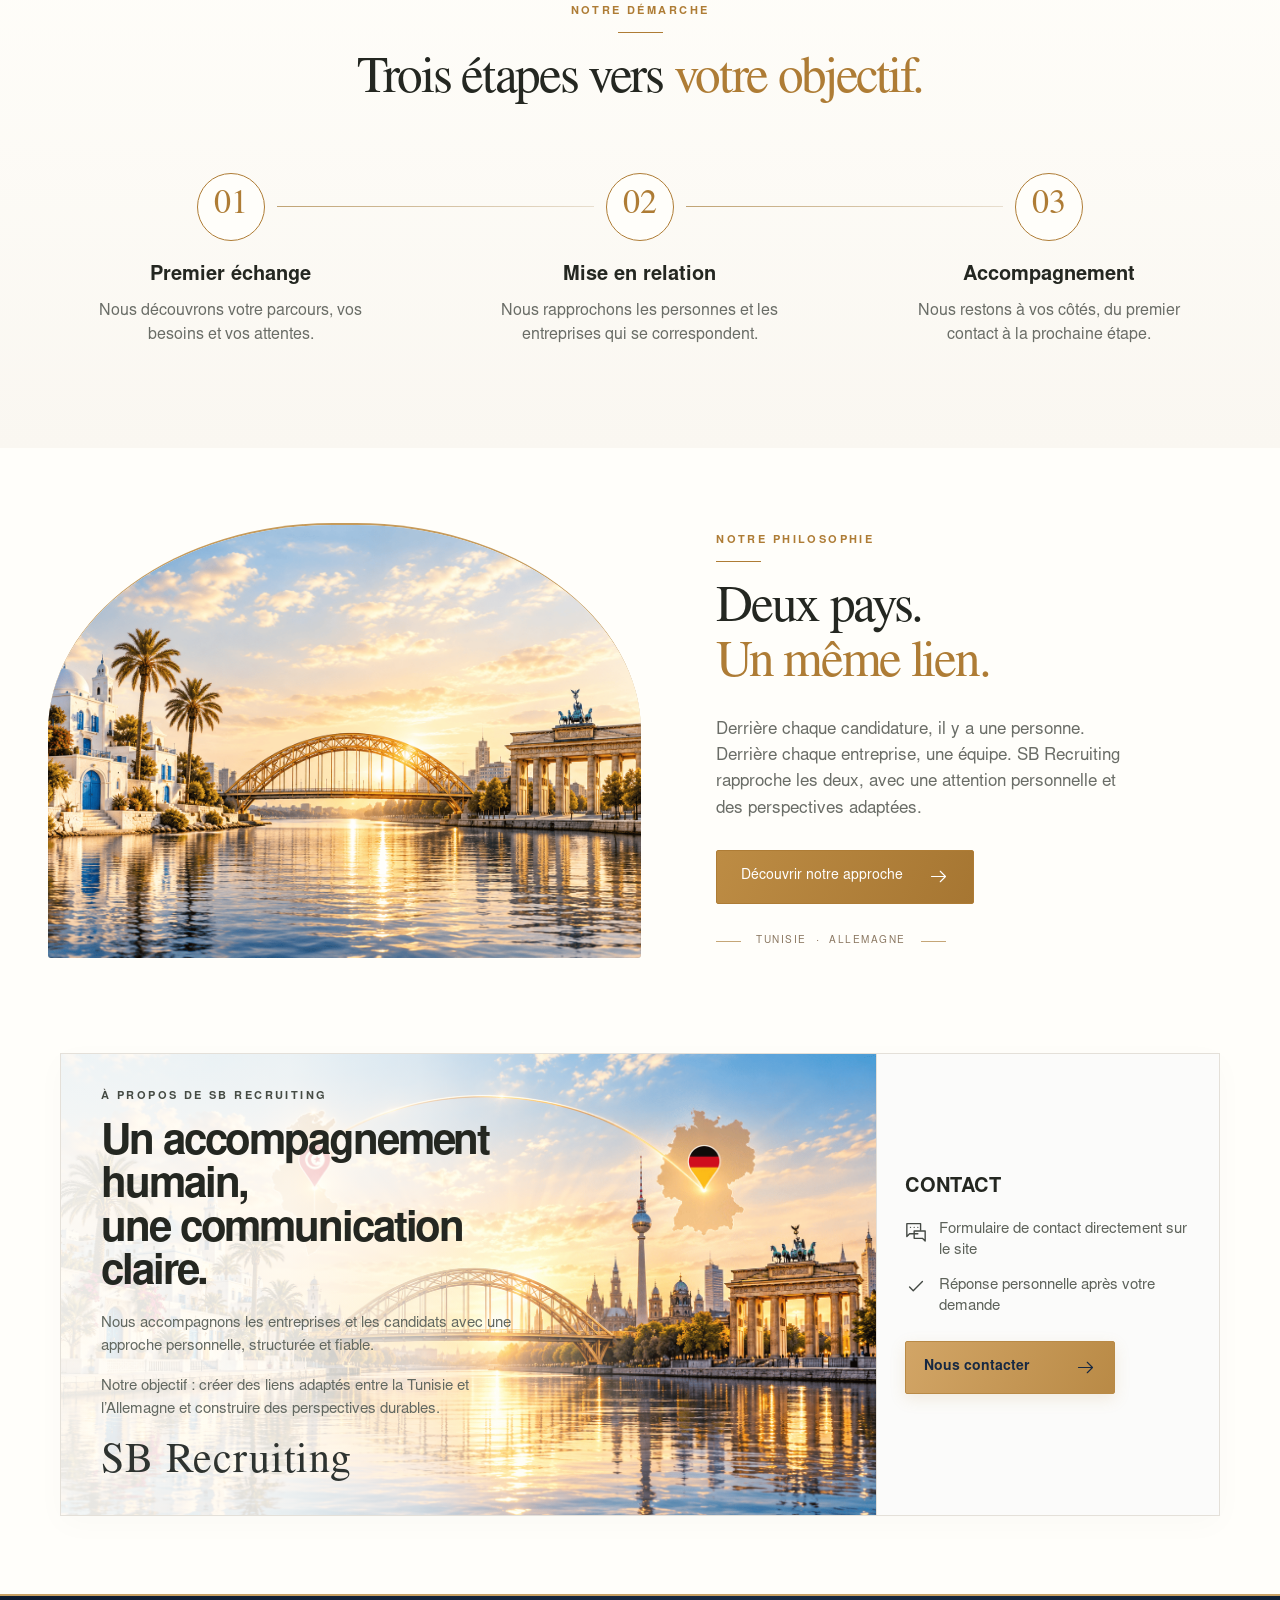
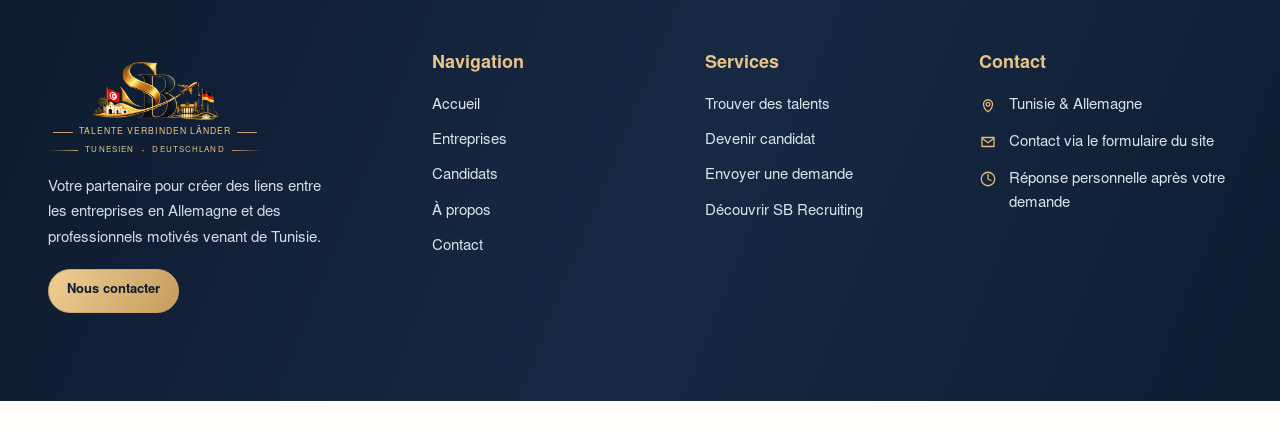
==== commit 0616e48a: "Add files via upload" ====
--- a/fr/index.html
+++ b/fr/index.html
@@ -1 +1 @@
-<!doctype html><html lang="fr"><head><meta charset="utf-8"><meta name="viewport" content="width=device-width, initial-scale=1"><meta name="theme-color" content="#ae7c35"><meta name="robots" content="noindex, nofollow"><title>SB Recruiting – Les talents relient les pays</title><meta name="description" content="SB Recruiting relie les entreprises en Allemagne aux professionnels motivés de Tunisie. Écoute personnelle, rencontres ciblées et nouvelles perspectives."><link rel="canonical" href="https://sb-recruiting.drym1.chatgpt.site/fr/index.html"><link rel="alternate" hreflang="de" href="https://sb-recruiting.drym1.chatgpt.site/index.html"><link rel="alternate" hreflang="fr" href="https://sb-recruiting.drym1.chatgpt.site/fr/index.html"><meta property="og:type" content="website"><meta property="og:title" content="SB Recruiting – Les talents relient les pays"><meta property="og:description" content="SB Recruiting relie les entreprises en Allemagne aux professionnels motivés de Tunisie. Écoute personnelle, rencontres ciblées et nouvelles perspectives."><meta property="og:locale" content="fr_FR"><meta property="og:image" content="https://sb-recruiting.drym1.chatgpt.site/assets/tunisia-germany.png"><meta property="og:url" content="https://sb-recruiting.drym1.chatgpt.site/fr/index.html"><link rel="icon" href="../assets/favicon.svg" type="image/svg+xml"><link rel="preload" href="../assets/serif.woff" as="font" type="font/woff" crossorigin><link rel="preload" href="../assets/sans.woff" as="font" type="font/woff" crossorigin><link rel="stylesheet" href="../assets/style.css"><script src="../assets/app.js" defer></script><script src="../assets/hero.js" defer></script><script src="../assets/scroll-reveal.js" defer></script></head><body><a class="skip" href="#main">Aller au contenu</a><header class="site-header" id="top"><div class="container header-inner"><a class="brand" href="index.html" aria-label="SB Recruiting – Accueil"><span class="brand-art" role="img" aria-label="SB Recruiting"></span><span class="brand-lines" aria-hidden="true"><span class="brand-tagline">Talente verbinden Länder</span></span></a><div class="header-mobile-tools"><div class="mobile-languages" aria-label="Sprache / Langue"><a href="../index.html" lang="de" aria-label="Deutsch" aria-current="false"><img class="language-flag" src="../assets/flag-de.svg" width="24" height="16" alt=""></a><span aria-hidden="true">/</span><a href="index.html" lang="fr" aria-label="Français" aria-current="true"><img class="language-flag" src="../assets/flag-fr.svg" width="24" height="16" alt=""></a></div><button class="menu-toggle" type="button" aria-label="Ouvrir le menu" aria-expanded="false" aria-controls="main-nav"><svg class="icon" aria-hidden="true" viewBox="0 0 24 24"><path d="M4 7h16M4 12h16M4 17h16"/></svg></button></div><nav class="main-nav" id="main-nav" aria-label="Ouvrir le menu"><a href="index.html" class="" aria-current="page">Accueil</a><a href="entreprises.html" class="" >Entreprises</a><a href="candidats.html" class="" >Candidats</a><a href="a-propos.html" class="" >À propos</a><a href="contact.html" class="nav-contact" >Contact</a><div class="languages" aria-label="Sprache / Langue"><a href="../index.html" lang="de" aria-label="Deutsch" aria-current="false"><img class="language-flag" src="../assets/flag-de.svg" width="24" height="16" alt=""></a><span aria-hidden="true">/</span><a href="index.html" lang="fr" aria-label="Français" aria-current="true"><img class="language-flag" src="../assets/flag-fr.svg" width="24" height="16" alt=""></a></div></nav></div></header><noscript><div class="noscript-note">Activez JavaScript pour utiliser le menu et le formulaire de demande.</div><style>.hero-toolbar{display:none}.menu-toggle{display:none}.main-nav{display:flex;position:static;box-shadow:none;border:0;flex-wrap:wrap;padding:5px}.header-inner{height:auto;flex-wrap:wrap;padding-bottom:15px}.contact-form button{display:none}[role=tabpanel][hidden]{display:block!important;margin-top:30px}.tabs{display:none}</style></noscript><main id="main"><section class="hero hero-carousel" data-hero-carousel data-interval="3000" aria-label="SB Recruiting – Perspectives entre la Tunisie et l’Allemagne" aria-roledescription="Carrousel"><h1 class="sr-only">SB Recruiting – Les talents relient les pays</h1><div class="hero-slides"><article class="hero-slide is-active" id="hero-slide-1" role="group" aria-roledescription="Diapositive" aria-label="1 sur 3" aria-hidden="false" ><div class="hero-slide-photo"><picture><source media="(max-width: 620px)" srcset="../assets/hero-mobile-2.png"><img src="../assets/tunisia-germany.png" alt="Illustration symbolique reliant l’architecture tunisienne à la porte de Brandebourg à Berlin." width="1536" height="1024" loading="eager" decoding="async" fetchpriority="high"></picture></div><div class="container hero-slide-content"><div class="hero-slide-copy"><span class="eyebrow">TUNISIE · ALLEMAGNE</span><h2 class="hero-title"><span class="hero-line">Les talents relient</span><em class="hero-line">les pays.</em></h2><p>Nous mettons en relation les entreprises en Allemagne avec des professionnels motivés de Tunisie.</p><div class="actions"><a class="btn" href="entreprises.html">Trouver des talents<svg class="icon" aria-hidden="true" viewBox="0 0 24 24"><path d="M4 12h16M14 6l6 6-6 6"/></svg></a><a class="btn btn-outline" href="candidats.html">Devenir candidat<svg class="icon" aria-hidden="true" viewBox="0 0 24 24"><path d="M4 12h16M14 6l6 6-6 6"/></svg></a></div></div></div></article><article class="hero-slide" id="hero-slide-2" role="group" aria-roledescription="Diapositive" aria-label="2 sur 3" aria-hidden="true" inert><div class="hero-slide-photo"><picture><source media="(max-width: 620px)" srcset="../assets/hero-mobile-1.png"><img src="../assets/business-germany.png" alt="Des bureaux contemporains au bord de l’eau en Allemagne, dans une lumière matinale chaleureuse." width="1536" height="1024" loading="eager" decoding="async" fetchpriority="low"></picture></div><div class="container hero-slide-content"><div class="hero-slide-copy"><span class="eyebrow">POUR LES ENTREPRISES</span><h2 class="hero-title"><span class="hero-line">Les bons talents.</span><em class="hero-line">Une équipe forte.</em></h2><p>Rencontrez les talents qui correspondent à votre équipe. Un accompagnement dès le premier échange.</p><div class="actions"><a class="btn" href="entreprises.html">Découvrir les talents<svg class="icon" aria-hidden="true" viewBox="0 0 24 24"><path d="M4 12h16M14 6l6 6-6 6"/></svg></a><a class="btn btn-outline" href="contact.html">Nous contacter<svg class="icon" aria-hidden="true" viewBox="0 0 24 24"><path d="M4 12h16M14 6l6 6-6 6"/></svg></a></div></div></div></article><article class="hero-slide" id="hero-slide-3" role="group" aria-roledescription="Diapositive" aria-label="3 sur 3" aria-hidden="true" inert><div class="hero-slide-photo"><picture><source media="(max-width: 620px)" srcset="../assets/hero-mobile-3.png"><img src="../assets/bridge.png" alt="Un pont doré symbolique entre la Tunisie et l’Allemagne." width="1536" height="1024" loading="eager" decoding="async" fetchpriority="low"></picture></div><div class="container hero-slide-content"><div class="hero-slide-copy"><span class="eyebrow">POUR LES CANDIDATS</span><h2 class="hero-title"><span class="hero-line">Vos talents.</span><em class="hero-line">Votre avenir.</em></h2><p>Construisez votre avenir professionnel en Allemagne. Parlons de vos atouts et de vos objectifs.</p><div class="actions"><a class="btn" href="candidats.html">Devenir candidat<svg class="icon" aria-hidden="true" viewBox="0 0 24 24"><path d="M4 12h16M14 6l6 6-6 6"/></svg></a><a class="btn btn-outline" href="contact.html">Parlons de votre projet<svg class="icon" aria-hidden="true" viewBox="0 0 24 24"><path d="M4 12h16M14 6l6 6-6 6"/></svg></a></div></div></div></article></div><div class="hero-toolbar container"><div class="hero-controls"><button type="button" class="hero-control hero-previous" aria-label="Diapositive précédente"><svg class="icon" aria-hidden="true" viewBox="0 0 24 24"><path d="M4 12h16M14 6l6 6-6 6"/></svg></button><div class="hero-dots"><button type="button" class="hero-dot is-active" aria-label="Afficher la diapositive 1" aria-current="true" aria-controls="hero-slide-1" data-slide="0"><span></span></button><button type="button" class="hero-dot" aria-label="Afficher la diapositive 2" aria-current="false" aria-controls="hero-slide-2" data-slide="1"><span></span></button><button type="button" class="hero-dot" aria-label="Afficher la diapositive 3" aria-current="false" aria-controls="hero-slide-3" data-slide="2"><span></span></button></div><button type="button" class="hero-control hero-next" aria-label="Diapositive suivante"><svg class="icon" aria-hidden="true" viewBox="0 0 24 24"><path d="M4 12h16M14 6l6 6-6 6"/></svg></button><span class="hero-counter" aria-hidden="true"><b data-hero-count>01</b><span>/</span>03</span><button type="button" class="hero-control hero-pause" aria-label="Mettre le défilement en pause" aria-pressed="false"><svg class="icon" aria-hidden="true" viewBox="0 0 24 24"><path d="M9 5v14M15 5v14"/></svg></button></div></div><span class="sr-only" data-hero-status aria-live="polite"></span></section><section class="benefits" aria-label="Notre approche"><div class="container benefit-grid"><article class="benefit"><span class="round-icon"><svg class="icon" aria-hidden="true" viewBox="0 0 24 24"><path d="M14 15H5l-3 3V4h15v7"/><path d="M10 12h12v11l-3-3h-9zM6 8h.01M10 8h.01M14 8h.01"/></svg></span><div><h3>Un accompagnement personnel</h3><p>Une écoute attentive, pour les entreprises comme pour les candidats.</p></div></article><article class="benefit"><span class="round-icon"><svg class="icon" aria-hidden="true" viewBox="0 0 24 24"><circle cx="12" cy="12" r="9"/><circle cx="12" cy="12" r="5"/><path d="m12 12 8-8m0 0V1m0 3h3"/></svg></span><div><h3>Des rencontres ciblées</h3><p>Nous rapprochons les projets professionnels des besoins des entreprises.</p></div></article><article class="benefit"><span class="round-icon"><svg class="icon" aria-hidden="true" viewBox="0 0 24 24"><path d="M2 22h20M5 22V12h4v10m3 0V3h4v19m3 0V8h3v14"/></svg></span><div><h3>De nouvelles perspectives</h3><p>Nous créons des liens pour construire ensemble la suite de votre parcours.</p></div></article></div></section><section class="section services"><div class="container"><div class="section-intro center"><span class="eyebrow">Nos services</span><h2>Construire l’avenir <em>ensemble.</em></h2><p>Entreprises ou candidats : nous créons des liens qui ouvrent des perspectives durables.</p></div><div class="audiences"><article class="audience"><div class="audience-icon"><svg class="icon" aria-hidden="true" viewBox="0 0 24 24"><path d="M2 22h21M5 22V8h7v14m0-17h7v17M6 4h7v3M8 11v2m0 3v2m7-10v2m0 3v2m0 3v2M19 13h3v9"/></svg></div><div><h3>Pour les entreprises</h3><p>Rencontrez les profils qui correspondent à votre équipe et à vos besoins.</p><a class="btn" href="entreprises.html">En savoir plus<svg class="icon" aria-hidden="true" viewBox="0 0 24 24"><path d="M4 12h16M14 6l6 6-6 6"/></svg></a></div></article><article class="audience"><div class="audience-icon"><svg class="icon" aria-hidden="true" viewBox="0 0 24 24"><rect x="2" y="7" width="20" height="15" rx="2"/><path d="M8 7V3h8v4M2 13c7 4 13 4 20 0M10 12h4v5h-4z"/></svg></div><div><h3>Pour les candidats</h3><p>Explorez vos perspectives professionnelles en Allemagne, un pas après l’autre.</p><a class="btn btn-outline" href="candidats.html">Devenir candidat<svg class="icon" aria-hidden="true" viewBox="0 0 24 24"><path d="M4 12h16M14 6l6 6-6 6"/></svg></a></div></article></div></div></section><section class="section process"><div class="container"><div class="section-intro center"><span class="eyebrow">Notre démarche</span><h2>Trois étapes vers <em>votre objectif.</em></h2></div><div class="steps"><article class="step"><span class="step-number">01</span><h3>Premier échange</h3><p>Nous découvrons votre parcours, vos besoins et vos attentes.</p></article><article class="step"><span class="step-number">02</span><h3>Mise en relation</h3><p>Nous rapprochons les personnes et les entreprises qui se correspondent.</p></article><article class="step"><span class="step-number">03</span><h3>Accompagnement</h3><p>Nous restons à vos côtés, du premier contact à la prochaine étape.</p></article></div></div></section><section class="philosophy"><div class="container philosophy-grid"><div class="bridge-visual"><img src="../assets/bridge.png" alt="Un pont doré symbolique entre la Tunisie et l’Allemagne." loading="lazy" width="1536" height="1024"></div><div class="philosophy-copy"><span class="eyebrow">Notre philosophie</span><h2>Deux pays.<br><em>Un même lien.</em></h2><p>Derrière chaque candidature, il y a une personne. Derrière chaque entreprise, une équipe. SB Recruiting rapproche les deux, avec une attention personnelle et des perspectives adaptées.</p><a class="btn" href="a-propos.html">Découvrir notre approche<svg class="icon" aria-hidden="true" viewBox="0 0 24 24"><path d="M4 12h16M14 6l6 6-6 6"/></svg></a><div class="country-line">TUNISIE &nbsp;·&nbsp; ALLEMAGNE</div></div></div></section><section class="contact-highlight"><div class="container"><div class="highlight-card"><div class="highlight-media"><img src="../assets/about-sb-recruiting-map.png" alt="Lien entre la Tunisie et l’Allemagne avec un pont et des monuments emblématiques." loading="lazy" width="1536" height="1024"><div class="highlight-overlay"><span class="eyebrow">À propos de SB Recruiting</span><h2>Un accompagnement humain,<br><em>une communication claire.</em></h2><p>Nous accompagnons les entreprises et les candidats avec une approche personnelle, structurée et fiable.</p><p>Notre objectif : créer des liens adaptés entre la Tunisie et l’Allemagne et construire des perspectives durables.</p><div class="highlight-brand">SB Recruiting</div></div></div><aside class="highlight-contact" aria-label="Informations de contact"><h3>Contact</h3><ul class="highlight-contact-list"><li><svg class="icon" aria-hidden="true" viewBox="0 0 24 24"><path d="M14 15H5l-3 3V4h15v7"/><path d="M10 12h12v11l-3-3h-9zM6 8h.01M10 8h.01M14 8h.01"/></svg><span>Formulaire de contact directement sur le site</span></li><li><svg class="icon" aria-hidden="true" viewBox="0 0 24 24"><path d="m5 12 4 4L19 6"/></svg><span>Réponse personnelle après votre demande</span></li></ul><a class="btn" href="contact.html">Nous contacter<svg class="icon" aria-hidden="true" viewBox="0 0 24 24"><path d="M4 12h16M14 6l6 6-6 6"/></svg></a></aside></div></div></section></main><footer class="site-footer"><div class="container"><div class="footer-grid"><div class="footer-col footer-about"><a class="brand footer-brand" href="index.html" aria-label="SB Recruiting – Accueil"><span class="brand-art" role="img" aria-label="SB Recruiting"></span><span class="brand-lines" aria-hidden="true"><span class="brand-tagline">Talente verbinden Länder</span><span class="footer-countries" aria-hidden="true"><span>Tunesien</span><span class="footer-country-separator" aria-hidden="true">·</span><span>Deutschland</span></span></span></a><p class="footer-copy">Votre partenaire pour créer des liens entre les entreprises en Allemagne et des professionnels motivés venant de Tunisie.</p><a class="footer-pill" href="contact.html">Nous contacter</a></div><div class="footer-col"><h3>Navigation</h3><nav class="footer-links" aria-label="Navigation de bas de page"><a href="index.html">Accueil</a><a href="entreprises.html">Entreprises</a><a href="candidats.html">Candidats</a><a href="a-propos.html">À propos</a><a href="contact.html">Contact</a></nav></div><div class="footer-col"><h3>Services</h3><nav class="footer-links" aria-label="Services"><a href="entreprises.html">Trouver des talents</a><a href="candidats.html">Devenir candidat</a><a href="contact.html">Envoyer une demande</a><a href="a-propos.html">Découvrir SB Recruiting</a></nav></div><div class="footer-col footer-contact"><h3>Contact</h3><ul class="footer-contact-list"><li><svg class="icon" aria-hidden="true" viewBox="0 0 24 24"><path d="M12 21s-6-4.35-6-10a6 6 0 1 1 12 0c0 5.65-6 10-6 10Z"/><circle cx="12" cy="11" r="2.5"/></svg><span>Tunisie &amp; Allemagne</span></li><li><svg class="icon" aria-hidden="true" viewBox="0 0 24 24"><path d="M4 6h16v12H4z"/><path d="m4 7 8 6 8-6"/></svg><span>Contact via le formulaire du site</span></li><li><svg class="icon" aria-hidden="true" viewBox="0 0 24 24"><path d="M12 6v6l4 2"/><circle cx="12" cy="12" r="9"/></svg><span>Réponse personnelle après votre demande</span></li></ul></div></div><div class="footer-bottom-bar"><span>© 2026 SB Recruiting</span><nav class="legal-nav" aria-label="Informations légales"><a href="mentions-legales.html">Mentions légales</a><a href="confidentialite.html">Confidentialité</a></nav></div></div></footer></body></html>+<!doctype html><html lang="fr"><head><meta charset="utf-8"><meta name="viewport" content="width=device-width, initial-scale=1"><meta name="theme-color" content="#ae7c35"><meta name="robots" content="noindex, nofollow"><title>SB Recruiting – Les talents relient les pays</title><meta name="description" content="SB Recruiting relie les entreprises en Allemagne aux professionnels motivés de Tunisie. Écoute personnelle, rencontres ciblées et nouvelles perspectives."><link rel="canonical" href="https://sb-recruiting.drym1.chatgpt.site/fr/index.html"><link rel="alternate" hreflang="de" href="https://sb-recruiting.drym1.chatgpt.site/index.html"><link rel="alternate" hreflang="fr" href="https://sb-recruiting.drym1.chatgpt.site/fr/index.html"><meta property="og:type" content="website"><meta property="og:title" content="SB Recruiting – Les talents relient les pays"><meta property="og:description" content="SB Recruiting relie les entreprises en Allemagne aux professionnels motivés de Tunisie. Écoute personnelle, rencontres ciblées et nouvelles perspectives."><meta property="og:locale" content="fr_FR"><meta property="og:image" content="https://sb-recruiting.drym1.chatgpt.site/assets/tunisia-germany.png"><meta property="og:url" content="https://sb-recruiting.drym1.chatgpt.site/fr/index.html"><link rel="icon" href="../assets/favicon.svg" type="image/svg+xml"><link rel="preload" href="../assets/serif.woff" as="font" type="font/woff" crossorigin><link rel="preload" href="../assets/sans.woff" as="font" type="font/woff" crossorigin><link rel="stylesheet" href="../assets/style.css"><script src="../assets/app.js" defer></script><script src="../assets/hero.js" defer></script><script src="../assets/scroll-reveal.js" defer></script></head><body><a class="skip" href="#main">Aller au contenu</a><header class="site-header" id="top"><div class="container header-inner"><a class="brand" href="index.html" aria-label="SB Recruiting – Accueil"><span class="brand-art" role="img" aria-label="SB Recruiting"></span><span class="brand-lines" aria-hidden="true"><span class="brand-tagline">Talente verbinden Länder</span></span></a><div class="header-mobile-tools"><div class="mobile-languages" aria-label="Sprache / Langue"><a href="../index.html" lang="de" aria-label="Deutsch" aria-current="false"><img class="language-flag" src="../assets/flag-de.svg" width="24" height="16" alt=""></a><span aria-hidden="true">/</span><a href="index.html" lang="fr" aria-label="Français" aria-current="true"><img class="language-flag" src="../assets/flag-fr.svg" width="24" height="16" alt=""></a></div><button class="menu-toggle" type="button" aria-label="Ouvrir le menu" aria-expanded="false" aria-controls="main-nav"><svg class="icon" aria-hidden="true" viewBox="0 0 24 24"><path class="menu-line menu-line-top" d="M4 7h16"/><path class="menu-line menu-line-middle" d="M4 12h16"/><path class="menu-line menu-line-bottom" d="M4 17h16"/></svg></button></div><nav class="main-nav" id="main-nav" aria-label="Ouvrir le menu"><a href="index.html" class="" aria-current="page">Accueil</a><a href="entreprises.html" class="" >Entreprises</a><a href="candidats.html" class="" >Candidats</a><a href="a-propos.html" class="" >À propos</a><a href="contact.html" class="nav-contact" >Contact</a><div class="languages" aria-label="Sprache / Langue"><a href="../index.html" lang="de" aria-label="Deutsch" aria-current="false"><img class="language-flag" src="../assets/flag-de.svg" width="24" height="16" alt=""></a><span aria-hidden="true">/</span><a href="index.html" lang="fr" aria-label="Français" aria-current="true"><img class="language-flag" src="../assets/flag-fr.svg" width="24" height="16" alt=""></a></div></nav></div></header><noscript><div class="noscript-note">Activez JavaScript pour utiliser le menu et le formulaire de demande.</div><style>.hero-toolbar{display:none}.menu-toggle{display:none}.main-nav{display:flex;position:static;box-shadow:none;border:0;flex-wrap:wrap;padding:5px}.header-inner{height:auto;flex-wrap:wrap;padding-bottom:15px}.contact-form button{display:none}[role=tabpanel][hidden]{display:block!important;margin-top:30px}.tabs{display:none}</style></noscript><main id="main"><section class="hero hero-carousel" data-hero-carousel data-interval="3000" aria-label="SB Recruiting – Perspectives entre la Tunisie et l’Allemagne" aria-roledescription="Carrousel"><h1 class="sr-only">SB Recruiting – Les talents relient les pays</h1><div class="hero-slides"><article class="hero-slide is-active" id="hero-slide-1" role="group" aria-roledescription="Diapositive" aria-label="1 sur 3" aria-hidden="false" ><div class="hero-slide-photo"><picture><source media="(max-width: 620px)" srcset="../assets/hero-mobile-2.png"><img src="../assets/tunisia-germany.png" alt="Illustration symbolique reliant l’architecture tunisienne à la porte de Brandebourg à Berlin." width="1536" height="1024" loading="eager" decoding="async" fetchpriority="high"></picture></div><div class="container hero-slide-content"><div class="hero-slide-copy"><span class="eyebrow">TUNISIE · ALLEMAGNE</span><h2 class="hero-title"><span class="hero-line">Les talents relient</span><em class="hero-line">les pays.</em></h2><p>Nous mettons en relation les entreprises en Allemagne avec des professionnels motivés de Tunisie.</p><div class="actions"><a class="btn" href="entreprises.html">Trouver des talents<svg class="icon" aria-hidden="true" viewBox="0 0 24 24"><path d="M4 12h16M14 6l6 6-6 6"/></svg></a><a class="btn btn-outline" href="candidats.html">Devenir candidat<svg class="icon" aria-hidden="true" viewBox="0 0 24 24"><path d="M4 12h16M14 6l6 6-6 6"/></svg></a></div></div></div></article><article class="hero-slide" id="hero-slide-2" role="group" aria-roledescription="Diapositive" aria-label="2 sur 3" aria-hidden="true" inert><div class="hero-slide-photo"><picture><source media="(max-width: 620px)" srcset="../assets/hero-mobile-1.png"><img src="../assets/business-germany.png" alt="Des bureaux contemporains au bord de l’eau en Allemagne, dans une lumière matinale chaleureuse." width="1536" height="1024" loading="eager" decoding="async" fetchpriority="low"></picture></div><div class="container hero-slide-content"><div class="hero-slide-copy"><span class="eyebrow">POUR LES ENTREPRISES</span><h2 class="hero-title"><span class="hero-line">Les bons talents.</span><em class="hero-line">Une équipe forte.</em></h2><p>Rencontrez les talents qui correspondent à votre équipe. Un accompagnement dès le premier échange.</p><div class="actions"><a class="btn" href="entreprises.html">Découvrir les talents<svg class="icon" aria-hidden="true" viewBox="0 0 24 24"><path d="M4 12h16M14 6l6 6-6 6"/></svg></a><a class="btn btn-outline" href="contact.html">Nous contacter<svg class="icon" aria-hidden="true" viewBox="0 0 24 24"><path d="M4 12h16M14 6l6 6-6 6"/></svg></a></div></div></div></article><article class="hero-slide" id="hero-slide-3" role="group" aria-roledescription="Diapositive" aria-label="3 sur 3" aria-hidden="true" inert><div class="hero-slide-photo"><picture><source media="(max-width: 620px)" srcset="../assets/hero-mobile-3.png"><img src="../assets/bridge.png" alt="Un pont doré symbolique entre la Tunisie et l’Allemagne." width="1536" height="1024" loading="eager" decoding="async" fetchpriority="low"></picture></div><div class="container hero-slide-content"><div class="hero-slide-copy"><span class="eyebrow">POUR LES CANDIDATS</span><h2 class="hero-title"><span class="hero-line">Vos talents.</span><em class="hero-line">Votre avenir.</em></h2><p>Construisez votre avenir professionnel en Allemagne. Parlons de vos atouts et de vos objectifs.</p><div class="actions"><a class="btn" href="candidats.html">Devenir candidat<svg class="icon" aria-hidden="true" viewBox="0 0 24 24"><path d="M4 12h16M14 6l6 6-6 6"/></svg></a><a class="btn btn-outline" href="contact.html">Parlons de votre projet<svg class="icon" aria-hidden="true" viewBox="0 0 24 24"><path d="M4 12h16M14 6l6 6-6 6"/></svg></a></div></div></div></article></div><div class="hero-toolbar container"><div class="hero-controls"><button type="button" class="hero-control hero-previous" aria-label="Diapositive précédente"><svg class="icon" aria-hidden="true" viewBox="0 0 24 24"><path d="M4 12h16M14 6l6 6-6 6"/></svg></button><div class="hero-dots"><button type="button" class="hero-dot is-active" aria-label="Afficher la diapositive 1" aria-current="true" aria-controls="hero-slide-1" data-slide="0"><span></span></button><button type="button" class="hero-dot" aria-label="Afficher la diapositive 2" aria-current="false" aria-controls="hero-slide-2" data-slide="1"><span></span></button><button type="button" class="hero-dot" aria-label="Afficher la diapositive 3" aria-current="false" aria-controls="hero-slide-3" data-slide="2"><span></span></button></div><button type="button" class="hero-control hero-next" aria-label="Diapositive suivante"><svg class="icon" aria-hidden="true" viewBox="0 0 24 24"><path d="M4 12h16M14 6l6 6-6 6"/></svg></button><span class="hero-counter" aria-hidden="true"><b data-hero-count>01</b><span>/</span>03</span><button type="button" class="hero-control hero-pause" aria-label="Mettre le défilement en pause" aria-pressed="false"><svg class="icon" aria-hidden="true" viewBox="0 0 24 24"><path d="M9 5v14M15 5v14"/></svg></button></div></div><span class="sr-only" data-hero-status aria-live="polite"></span></section><section class="benefits" aria-label="Notre approche"><div class="container benefit-grid"><article class="benefit"><span class="round-icon"><svg class="icon" aria-hidden="true" viewBox="0 0 24 24"><path d="M14 15H5l-3 3V4h15v7"/><path d="M10 12h12v11l-3-3h-9zM6 8h.01M10 8h.01M14 8h.01"/></svg></span><div><h3>Un accompagnement personnel</h3><p>Une écoute attentive, pour les entreprises comme pour les candidats.</p></div></article><article class="benefit"><span class="round-icon"><svg class="icon" aria-hidden="true" viewBox="0 0 24 24"><circle cx="12" cy="12" r="9"/><circle cx="12" cy="12" r="5"/><path d="m12 12 8-8m0 0V1m0 3h3"/></svg></span><div><h3>Des rencontres ciblées</h3><p>Nous rapprochons les projets professionnels des besoins des entreprises.</p></div></article><article class="benefit"><span class="round-icon"><svg class="icon" aria-hidden="true" viewBox="0 0 24 24"><path d="M2 22h20M5 22V12h4v10m3 0V3h4v19m3 0V8h3v14"/></svg></span><div><h3>De nouvelles perspectives</h3><p>Nous créons des liens pour construire ensemble la suite de votre parcours.</p></div></article></div></section><section class="section services"><div class="container"><div class="section-intro center"><span class="eyebrow">Nos services</span><h2>Construire l’avenir <em>ensemble.</em></h2><p>Entreprises ou candidats : nous créons des liens qui ouvrent des perspectives durables.</p></div><div class="audiences"><article class="audience"><div class="audience-icon"><svg class="icon" aria-hidden="true" viewBox="0 0 24 24"><path d="M2 22h21M5 22V8h7v14m0-17h7v17M6 4h7v3M8 11v2m0 3v2m7-10v2m0 3v2m0 3v2M19 13h3v9"/></svg></div><div><h3>Pour les entreprises</h3><p>Rencontrez les profils qui correspondent à votre équipe et à vos besoins.</p><a class="btn" href="entreprises.html">En savoir plus<svg class="icon" aria-hidden="true" viewBox="0 0 24 24"><path d="M4 12h16M14 6l6 6-6 6"/></svg></a></div></article><article class="audience"><div class="audience-icon"><svg class="icon" aria-hidden="true" viewBox="0 0 24 24"><rect x="2" y="7" width="20" height="15" rx="2"/><path d="M8 7V3h8v4M2 13c7 4 13 4 20 0M10 12h4v5h-4z"/></svg></div><div><h3>Pour les candidats</h3><p>Explorez vos perspectives professionnelles en Allemagne, un pas après l’autre.</p><a class="btn btn-outline" href="candidats.html">Devenir candidat<svg class="icon" aria-hidden="true" viewBox="0 0 24 24"><path d="M4 12h16M14 6l6 6-6 6"/></svg></a></div></article></div></div></section><section class="section process"><div class="container"><div class="section-intro center"><span class="eyebrow">Notre démarche</span><h2>Trois étapes vers <em>votre objectif.</em></h2></div><div class="steps"><article class="step"><span class="step-number">01</span><h3>Premier échange</h3><p>Nous découvrons votre parcours, vos besoins et vos attentes.</p></article><article class="step"><span class="step-number">02</span><h3>Mise en relation</h3><p>Nous rapprochons les personnes et les entreprises qui se correspondent.</p></article><article class="step"><span class="step-number">03</span><h3>Accompagnement</h3><p>Nous restons à vos côtés, du premier contact à la prochaine étape.</p></article></div></div></section><section class="philosophy"><div class="container philosophy-grid"><div class="bridge-visual"><img src="../assets/bridge.png" alt="Un pont doré symbolique entre la Tunisie et l’Allemagne." loading="lazy" width="1536" height="1024"></div><div class="philosophy-copy"><span class="eyebrow">Notre philosophie</span><h2>Deux pays.<br><em>Un même lien.</em></h2><p>Derrière chaque candidature, il y a une personne. Derrière chaque entreprise, une équipe. SB Recruiting rapproche les deux, avec une attention personnelle et des perspectives adaptées.</p><a class="btn" href="a-propos.html">Découvrir notre approche<svg class="icon" aria-hidden="true" viewBox="0 0 24 24"><path d="M4 12h16M14 6l6 6-6 6"/></svg></a><div class="country-line">TUNISIE &nbsp;·&nbsp; ALLEMAGNE</div></div></div></section><section class="contact-highlight"><div class="container"><div class="highlight-card"><div class="highlight-media"><img src="../assets/about-sb-recruiting-map.png" alt="Lien entre la Tunisie et l’Allemagne avec un pont et des monuments emblématiques." loading="lazy" width="1536" height="1024"><div class="highlight-overlay"><span class="eyebrow">À propos de SB Recruiting</span><h2>Un accompagnement humain,<br><em>une communication claire.</em></h2><p>Nous accompagnons les entreprises et les candidats avec une approche personnelle, structurée et fiable.</p><p>Notre objectif : créer des liens adaptés entre la Tunisie et l’Allemagne et construire des perspectives durables.</p><div class="highlight-brand">SB Recruiting</div></div></div><aside class="highlight-contact" aria-label="Informations de contact"><h3>Contact</h3><ul class="highlight-contact-list"><li><svg class="icon" aria-hidden="true" viewBox="0 0 24 24"><path d="M14 15H5l-3 3V4h15v7"/><path d="M10 12h12v11l-3-3h-9zM6 8h.01M10 8h.01M14 8h.01"/></svg><span>Formulaire de contact directement sur le site</span></li><li><svg class="icon" aria-hidden="true" viewBox="0 0 24 24"><path d="m5 12 4 4L19 6"/></svg><span>Réponse personnelle après votre demande</span></li></ul><a class="btn" href="contact.html">Nous contacter<svg class="icon" aria-hidden="true" viewBox="0 0 24 24"><path d="M4 12h16M14 6l6 6-6 6"/></svg></a></aside></div></div></section></main><footer class="site-footer"><div class="container"><div class="footer-grid"><div class="footer-col footer-about"><a class="brand footer-brand" href="index.html" aria-label="SB Recruiting – Accueil"><span class="brand-art" role="img" aria-label="SB Recruiting"></span><span class="brand-lines" aria-hidden="true"><span class="brand-tagline">Talente verbinden Länder</span><span class="footer-countries" aria-hidden="true"><span>Tunesien</span><span class="footer-country-separator" aria-hidden="true">·</span><span>Deutschland</span></span></span></a><p class="footer-copy">Votre partenaire pour créer des liens entre les entreprises en Allemagne et des professionnels motivés venant de Tunisie.</p><a class="footer-pill" href="contact.html">Nous contacter</a></div><div class="footer-col"><h3>Navigation</h3><nav class="footer-links" aria-label="Navigation de bas de page"><a href="index.html">Accueil</a><a href="entreprises.html">Entreprises</a><a href="candidats.html">Candidats</a><a href="a-propos.html">À propos</a><a href="contact.html">Contact</a></nav></div><div class="footer-col"><h3>Services</h3><nav class="footer-links" aria-label="Services"><a href="entreprises.html">Trouver des talents</a><a href="candidats.html">Devenir candidat</a><a href="contact.html">Envoyer une demande</a><a href="a-propos.html">Découvrir SB Recruiting</a></nav></div><div class="footer-col footer-contact"><h3>Contact</h3><ul class="footer-contact-list"><li><svg class="icon" aria-hidden="true" viewBox="0 0 24 24"><path d="M12 21s-6-4.35-6-10a6 6 0 1 1 12 0c0 5.65-6 10-6 10Z"/><circle cx="12" cy="11" r="2.5"/></svg><span>Tunisie &amp; Allemagne</span></li><li><svg class="icon" aria-hidden="true" viewBox="0 0 24 24"><path d="M4 6h16v12H4z"/><path d="m4 7 8 6 8-6"/></svg><span>Contact via le formulaire du site</span></li><li><svg class="icon" aria-hidden="true" viewBox="0 0 24 24"><path d="M12 6v6l4 2"/><circle cx="12" cy="12" r="9"/></svg><span>Réponse personnelle après votre demande</span></li></ul></div></div><div class="footer-bottom-bar"><span>© 2026 SB Recruiting</span><nav class="legal-nav" aria-label="Informations légales"><a href="mentions-legales.html">Mentions légales</a><a href="confidentialite.html">Confidentialité</a></nav></div></div></footer></body></html>
--- a/assets/style.css
+++ b/assets/style.css
@@ -0,0 +1,704 @@
+@font-face{font-family:SB Sans;src:url('sans.woff') format('woff');font-weight:400;font-display:swap}
+@font-face{font-family:SB Sans;src:url('sans-bold.woff') format('woff');font-weight:700;font-display:swap}
+@font-face{font-family:SB Serif;src:url('serif.woff') format('woff');font-weight:400;font-display:swap}
+:root{--paper:#fffefa;--cream:#f7f3eb;--white:#fff;--ink:#242721;--muted:#6a6d67;--gold:#ae7c35;--gold-light:#c99750;--line:#e7dfd1;--dark:#232621;--serif:'SB Serif',Georgia,serif;--sans:'SB Sans',Arial,sans-serif}
+*{box-sizing:border-box}html{scroll-behavior:smooth;scroll-padding-top:108px}body{margin:0;background:var(--paper);color:var(--ink);font:17px/1.55 var(--sans);-webkit-font-smoothing:antialiased}a{color:inherit;text-decoration:none}button,input,select,textarea{font:inherit}button,a,input,select,textarea,summary{-webkit-tap-highlight-color:transparent}button{cursor:pointer}button:disabled{cursor:default}img{display:block;width:100%;height:auto}svg{display:block}h1,h2,h3,p{margin:0}h1,h2,.serif{font-family:var(--serif);font-weight:400;letter-spacing:-.045em}h1{font-size:clamp(52px,5.8vw,88px);line-height:.98}h2{font-size:clamp(38px,4vw,58px);line-height:1.07}h3{font-size:23px;line-height:1.2;font-weight:700}p{color:var(--muted)}em{font-style:normal;color:var(--gold)}.container{width:min(1240px,calc(100% - 96px));margin-inline:auto}.section{padding:100px 0}.eyebrow{font-size:11px;font-weight:700;letter-spacing:.22em;text-transform:uppercase;color:var(--gold);display:block;margin-bottom:23px}.eyebrow:after{content:'';display:block;width:45px;height:1px;background:var(--gold);margin-top:12px}.center{text-align:center}.center .eyebrow:after{margin-inline:auto}.section-intro{max-width:690px;margin:0 auto 48px}.section-intro p{margin:20px auto 0;max-width:620px;font-size:18px}.icon{width:28px;height:28px;fill:none;stroke:currentColor;stroke-width:1.5;stroke-linecap:round;stroke-linejoin:round;flex-shrink:0}.btn{display:inline-flex;justify-content:center;align-items:center;gap:25px;border:1px solid var(--gold);background:linear-gradient(115deg,#bd8c44,#a67632);color:white;padding:15px 24px;min-height:54px;font-size:14px;line-height:1.35;border-radius:2px;transition:background .2s,transform .2s,box-shadow .2s}.btn:hover{background:#986a29;box-shadow:0 6px 20px #a676321f;transform:translateY(-2px)}.btn .icon{width:21px;height:21px;stroke-width:1.3}.btn-outline{background:transparent;color:var(--ink);border-color:#b99b71}.btn-outline:hover{background:#f2e9db}.text-link{display:inline-flex;align-items:center;gap:18px;font-size:14px;color:var(--gold);font-weight:700;padding:8px 0}.text-link .icon{width:20px;height:20px}.actions{display:flex;gap:15px;flex-wrap:wrap;margin-top:34px}.skip{position:fixed;top:-100px;left:20px;padding:12px 20px;z-index:99;background:var(--dark);color:white}.skip:focus{top:10px}:focus-visible{outline:2px solid var(--gold);outline-offset:5px}
+.site-header{position:sticky;top:0;background:#fffefaf7;z-index:40;border-bottom:1px solid #e7dfd17a;backdrop-filter:blur(12px)}.header-inner{height:138px;display:flex;align-items:center;justify-content:space-between;gap:30px}.brand{display:flex;flex-direction:column;align-items:flex-start;gap:8px;width:365px;flex-shrink:0;text-decoration:none}.brand-art{display:block;width:177px;height:96px;background:url('sb-logo.png') center left / contain no-repeat}.brand-lines{display:flex;flex-direction:column;gap:9px;width:100%;padding-left:2px}.brand-tagline,.brand-countries{display:flex;align-items:center;justify-content:center;white-space:nowrap;text-transform:uppercase}.brand-tagline{font-family:var(--sans);font-size:14px;font-weight:400;letter-spacing:.34em;color:#8d6a35;line-height:1.05;gap:16px}.brand-tagline:before,.brand-tagline:after{content:'';flex:1 1 auto;max-width:82px;height:1px;background:#c8a467}.brand-countries{font-size:9px;letter-spacing:.28em;color:#232621;gap:14px}.brand-countries .country{display:inline-block}.brand-countries .country-gap{display:inline-block;width:12px}.brand-countries .brand-line{flex:1 1 auto;max-width:62px;height:1px;background:#c8a467}.main-nav{display:flex;align-items:center;gap:32px}.main-nav>a{font-size:14px;position:relative;padding:14px 0;white-space:nowrap}.main-nav>a:not(.nav-contact):after{content:'';position:absolute;left:0;right:0;bottom:7px;height:1px;background:var(--gold);transform:scaleX(0);transform-origin:left;transition:transform .2s}.main-nav>a:hover:after,.main-nav>a[aria-current=page]:after{transform:scaleX(1)}.main-nav .nav-contact{padding:11px 24px;background:var(--gold);color:white;border-radius:2px}.main-nav .nav-contact:hover{background:#93672c}.languages{display:flex;align-items:center;gap:9px;margin-left:2px;font-size:12px;letter-spacing:.05em}.languages a{padding:7px 1px;color:#777b73}.languages a[aria-current=true]{color:var(--gold);font-weight:700} .languages span{color:#d8cbb6}.languages a{display:inline-flex;align-items:center;justify-content:center;line-height:1}.languages .language-flag{display:block;width:21px;height:14px;object-fit:cover;box-sizing:content-box;border:1px solid #26354b24;border-radius:1px;box-shadow:0 1px 2px #0000000b}.languages a[aria-current="true"] .language-flag{border-color:#ae7c35;box-shadow:0 0 0 1px #ae7c3525}.languages a:not([aria-current="true"]) .language-flag{opacity:.82}.languages a:hover .language-flag,.languages a:focus-visible .language-flag{opacity:1}.menu-toggle{display:none;border:0;background:transparent;padding:10px;color:var(--ink)}
+.hero{position:relative;overflow:hidden}.hero-grid{min-height:620px;display:grid;grid-template-columns:1.04fr 1fr;align-items:center;gap:12px}.hero-copy{position:relative;z-index:2;padding:60px 0}.hero-copy h1{max-width:660px}.hero-copy>p{font-size:19px;line-height:1.5;max-width:455px;margin-top:27px}.hero-copy .eyebrow{margin-bottom:25px}.hero-copy .eyebrow:after{display:none}.hero-visual{height:555px;width:calc(100% + max(48px,(100vw - 1240px)/2));position:relative;border-radius:48% 0 0 5%;overflow:hidden;border-top:2px solid #c99850;border-left:2px solid #c99850;align-self:end}.hero-visual img{height:100%;object-fit:cover;object-position:center}.hero-caption{position:absolute;right:28px;bottom:26px;background:#fffefae8;color:var(--ink);padding:12px 20px;display:flex;align-items:center;gap:10px;border:1px solid #fff8;font-size:10px;letter-spacing:.17em;border-radius:2px}.hero-caption i{width:26px;height:1px;background:var(--gold)}.hero-note{display:flex;align-items:center;gap:10px;font-size:12px;letter-spacing:.03em;margin-top:28px;color:#797b70}.hero-note .icon{width:16px;height:16px;color:var(--gold)}
+.benefits{background:var(--white);border-bottom:1px solid #f0ece3}.benefit-grid{display:grid;grid-template-columns:repeat(3,1fr);padding:42px 0}.benefit{display:flex;align-items:flex-start;gap:22px;padding:0 29px;border-right:1px solid var(--line)}.benefit:first-child{padding-left:0}.benefit:last-child{border:0;padding-right:0}.round-icon{display:flex;align-items:center;justify-content:center;width:65px;height:65px;border:1px solid #bb995f;border-radius:50%;color:var(--gold);flex-shrink:0}.benefit h3{font-size:17px;margin:2px 0 8px}.benefit p{font-size:14px;line-height:1.5}
+.services{position:relative;background:var(--cream);overflow:hidden}.services:before{content:'';position:absolute;width:700px;height:700px;border:1px solid #d9c49f33;border-radius:50%;right:-530px;top:-190px;pointer-events:none}.audiences{display:grid;grid-template-columns:1fr 1fr;gap:28px}.audience{display:grid;grid-template-columns:94px 1fr;gap:27px;padding:40px;background:var(--white);border:1px solid #e7dfd17a;transition:box-shadow .2s}.audience:hover{box-shadow:0 12px 30px #69583f0c}.audience-icon{border-radius:50%;background:#fcf9f2;border:1px solid #ead9b9;width:94px;height:94px;display:flex;align-items:center;justify-content:center;color:var(--gold)}.audience-icon .icon{width:45px;height:45px;stroke-width:1.2}.audience h3{font:32px/1.1 var(--serif);letter-spacing:-.03em}.audience p{margin:14px 0 24px;font-size:16px}.process{background:linear-gradient(180deg,var(--paper),#faf7f1)}.steps{display:grid;grid-template-columns:repeat(3,1fr);gap:44px;margin-top:62px;counter-reset:step}.step{text-align:center;position:relative}.step:not(:last-child):after{content:'';position:absolute;top:33px;left:calc(50% + 46px);width:calc(100% - 48px);height:1px;background:linear-gradient(90deg,#c0a374,#e8dece);z-index:0}.step-number{position:relative;z-index:1;display:flex;width:68px;height:68px;border:1px solid var(--gold);background:var(--paper);border-radius:50%;align-items:center;justify-content:center;color:var(--gold);font:34px/1 var(--serif);margin:0 auto 22px}.step h3{font-size:20px;margin-bottom:12px}.step p{font-size:16px;max-width:280px;margin:auto}.philosophy{padding:75px 0 95px}.philosophy-grid{display:grid;grid-template-columns:1.15fr 1fr;gap:75px;align-items:center}.bridge-visual{height:435px;border-radius:48% 48% 3px 3px;overflow:hidden;border-top:2px solid #c69b5b;position:relative}.bridge-visual img{height:100%;object-fit:cover}.philosophy-copy p{margin-top:23px;max-width:415px}.philosophy-copy .btn{margin-top:27px}.country-line{display:flex;gap:15px;align-items:center;margin-top:30px;font-size:10px;letter-spacing:.15em;color:#8a7761}.country-line:before,.country-line:after{content:'';width:25px;height:1px;background:#c5a677}
+.contact-section{position:relative;background:var(--dark);padding:80px 0;color:white;overflow:hidden}.contact-section:before{content:'';position:absolute;width:900px;height:520px;border:1px solid #b0834845;border-radius:50%;left:-280px;bottom:-375px;pointer-events:none}.contact-grid{display:grid;grid-template-columns:1fr 1.05fr;gap:100px;align-items:start;position:relative}.contact-copy{padding-top:17px}.contact-copy .eyebrow{color:#c99b59}.contact-copy h2{font-size:clamp(44px,4.7vw,67px)}.contact-copy h2 em{color:#d0a05a}.contact-copy>p{color:#c7cac3;margin-top:25px;font-size:18px;max-width:360px}.contact-footnote{display:flex;align-items:center;gap:14px;margin-top:40px;font-size:13px;color:#bab9ad}.contact-footnote .icon{color:#be9456}.contact-form{padding:30px;border:1px solid #8a744951;border-radius:5px;background:#ffffff03}.fields{display:grid;grid-template-columns:1fr 1fr;gap:18px}.field{display:flex;flex-direction:column;gap:7px}.field.wide{grid-column:1/-1}.field label{font-size:12px;letter-spacing:.015em;color:#e8e9e4}.field input,.field select,.field textarea{width:100%;min-width:0;color:white;background:#ffffff06;border:1px solid #ffffff24;border-radius:2px;padding:12px 13px;line-height:1.4;font-size:14px;transition:border-color .2s}.field input:focus,.field select:focus,.field textarea:focus{outline:0;border-color:#caa367;box-shadow:0 0 0 2px #caa3671f}.field input::placeholder,.field textarea::placeholder{color:#9d9f96}.field textarea{resize:vertical;min-height:100px}.field select{color-scheme:dark}.field option{background:var(--dark)}.contact-form .btn{width:100%;margin-top:20px}.form-note{font-size:11px!important;color:#babcaf!important;line-height:1.5;margin-top:14px!important}.form-note a{text-decoration:underline;text-underline-offset:3px}.form-status{margin-top:15px;color:#e8d5b6;font-size:13px}.form-status:empty{display:none}
+.site-footer{padding:42px 0 22px;background:white}.footer-top{display:flex;align-items:flex-start;justify-content:space-between;gap:40px;padding-bottom:30px}.footer-nav{display:flex;gap:32px;font-size:13px}.footer-nav a:hover,.legal-nav a:hover{color:var(--gold)}.footer-bottom{border-top:1px solid var(--line);padding-top:24px;display:flex;align-items:center;justify-content:space-between;font-size:11px;color:#787c72}.legal-nav{display:flex;gap:24px}.back-top{width:38px;height:38px;border:1px solid var(--line);border-radius:50%;display:flex;align-items:center;justify-content:center;margin-left:15px}.back-top .icon{width:16px;height:16px;transform:rotate(-90deg)}.footer-right{display:flex;align-items:center;gap:25px}
+.breadcrumb{font-size:12px;display:flex;gap:10px;align-items:center;color:#8c887f;padding:30px 0 0}.breadcrumb a:hover{color:var(--gold)}.breadcrumb .icon{width:13px;height:13px}.inner-hero{background:var(--cream);overflow:hidden}.inner-grid{display:grid;grid-template-columns:1.12fr 1fr;gap:80px;align-items:center;padding:58px 0 80px}.inner-grid h1{font-size:clamp(48px,5.25vw,76px)}.inner-grid p{font-size:18px;margin-top:26px;max-width:530px}.inner-image{height:410px;overflow:hidden;border-radius:46% 46% 3px 3px;border-top:2px solid #c59b5d}.inner-image img{height:100%;object-fit:cover}.inner-caption{display:flex;align-items:center;gap:10px;color:var(--gold);font-size:11px;letter-spacing:.1em;margin-top:20px}.inner-caption .icon{width:16px;height:16px}.split{display:grid;grid-template-columns:1fr 1.1fr;gap:90px;align-items:start}.split h2{max-width:475px}.split>div>p{margin-top:22px}.split .eyebrow{margin-bottom:20px}.list{list-style:none;margin:0;padding:0}.list li{display:flex;gap:17px;padding:20px 0;border-bottom:1px solid var(--line)}.list li:first-child{padding-top:0}.list .icon{width:23px;height:23px;color:var(--gold);margin-top:2px}.list h3{font-size:18px;margin-bottom:7px}.list p{font-size:15px}.tinted{background:var(--cream)}.sector-grid{display:grid;grid-template-columns:repeat(4,1fr);gap:22px}.sector{padding:33px 25px;background:var(--paper);border:1px solid var(--line)}.sector>.icon{color:var(--gold);width:35px;height:35px;margin-bottom:29px}.sector h3{font-size:19px;min-height:47px}.sector p{font-size:14px;margin-top:15px}.small-disclaimer{font-size:12px;text-align:center;margin-top:30px;color:#807e75}.faq-layout{display:grid;grid-template-columns:.8fr 1.2fr;gap:95px}.faq-layout h2{max-width:380px}.faq-list{border-top:1px solid var(--line)}details{border-bottom:1px solid var(--line)}summary{list-style:none;cursor:pointer;padding:24px 34px 24px 0;position:relative;font-size:17px}summary::-webkit-details-marker{display:none}summary:after{content:'+';font-size:25px;font-weight:400;position:absolute;right:3px;top:18px;color:var(--gold)}details[open] summary:after{content:'−'}details p{font-size:15px;padding:0 35px 25px 0;max-width:690px}
+.path-choice{border:1px solid var(--line);background:var(--white);padding:40px}.tabs{display:flex;gap:9px;border-bottom:1px solid var(--line);margin-bottom:29px;padding-bottom:15px}.tab{border:1px solid var(--line);padding:12px 22px;background:white;font-size:14px;border-radius:2px}.tab[aria-selected=true]{background:var(--gold);color:white;border-color:var(--gold)}.path-choice h3{font:31px/1.1 var(--serif);letter-spacing:-.025em}.path-choice p{font-size:16px;margin-top:17px}.simple-list{padding-left:18px;margin:23px 0 0;color:var(--muted);font-size:15px}.simple-list li{margin:10px 0;padding-left:5px}.simple-list li::marker{color:var(--gold)}[hidden]{display:none!important}.values{display:grid;grid-template-columns:repeat(3,1fr);gap:50px}.value{border-top:1px solid #c5ab81;padding-top:30px}.value span{font:42px var(--serif);color:#b69158}.value h3{font:30px var(--serif);margin:24px 0 12px}.value p{font-size:16px}.statement{padding:65px 40px;background:var(--cream);text-align:center;border-top:1px solid var(--line);border-bottom:1px solid var(--line)}.statement p{font:clamp(30px,3.5vw,48px)/1.2 var(--serif);color:var(--ink);max-width:800px;margin:auto;letter-spacing:-.035em}.statement span{display:block;font-size:11px;letter-spacing:.18em;color:var(--gold);margin-top:24px}.contact-intro{text-align:center;padding:65px 0 60px}.contact-intro h1{font-size:clamp(48px,5.5vw,78px)}.contact-intro p{max-width:590px;margin:22px auto 0;font-size:18px}.contact-intro .eyebrow:after{margin-inline:auto}.contact-info{padding:28px 0 0;margin-top:32px;border-top:1px solid #ffffff22}.contact-info h3{font-size:15px;color:#e1c799}.contact-info p{font-size:14px;margin:10px 0 0;color:#babcaf}.legal-content{max-width:790px;padding:70px 0 100px;margin:auto;min-height:60vh}.legal-content h1{font-size:60px;margin-bottom:26px}.legal-content h2{font:28px var(--serif);margin:30px 0 12px}.legal-content p{margin:16px 0}.draft-notice{background:var(--cream);border-left:2px solid var(--gold);padding:20px 24px}.draft-notice p{margin:0;font-size:15px}.not-found{text-align:center;padding:110px 24px}.not-found p{margin:20px 0}.not-found .btn{margin-top:20px}
+.request-dialog{border:1px solid #d0b58b;border-radius:5px;padding:0;background:var(--paper);color:var(--ink);width:min(600px,calc(100% - 36px));max-height:90dvh;box-shadow:0 25px 100px #0004}.request-dialog::backdrop{background:#192219bb;backdrop-filter:blur(5px)}.dialog-inner{padding:36px;position:relative}.dialog-inner h2{font-size:38px;padding-right:30px}.dialog-inner>p{font-size:14px;margin-top:20px}.dialog-close{position:absolute;right:17px;top:17px;background:transparent;border:0;padding:5px;color:var(--ink);font-size:28px;line-height:1}.request-summary{white-space:pre-wrap;word-break:break-word;font:14px/1.6 var(--sans);background:var(--cream);border:1px solid var(--line);padding:20px;max-height:260px;overflow:auto;margin-top:24px}.dialog-inner .actions{gap:10px;margin-top:25px}.dialog-inner .btn{font-size:12px;padding:12px 18px;min-height:45px}.copy-status{min-height:21px;font-size:12px;color:var(--gold);margin-top:10px}.noscript-note{background:#f5e6c9;padding:15px;text-align:center;font-size:14px}
+@media(min-width:1500px){.hero-grid{min-height:670px}.hero-visual{height:605px}}
+@media(max-width:1100px){.container{width:calc(100% - 64px)}.main-nav{gap:23px}.hero-grid{min-height:580px}.hero-visual{height:530px;width:calc(100% + 32px)}.hero-copy h1{font-size:65px}.hero-copy>p{font-size:18px;max-width:400px}.hero-copy .btn{padding:14px 18px;gap:14px}.benefit{gap:16px;padding:0 20px}.round-icon{width:54px;height:54px}.audience{padding:30px;grid-template-columns:75px 1fr;gap:22px}.audience-icon{width:75px;height:75px}.philosophy-grid{gap:50px}.contact-grid{gap:55px}.inner-grid{gap:45px}.split,.faq-layout{gap:55px}.sector-grid{gap:16px}.sector{padding:27px 20px}.footer-nav{gap:23px}}
+@media(max-width:860px){.header-inner{height:118px}.brand{width:290px;gap:4px}.brand-art{transform:scale(.87);transform-origin:left center}.brand-lines{gap:5px}.brand-tagline{font-size:11px;letter-spacing:.23em;gap:10px}.brand-tagline:before,.brand-tagline:after{max-width:52px}.brand-countries{gap:8px;font-size:7px;letter-spacing:.18em}.brand-countries .country-gap{width:8px}.brand-countries .brand-line{max-width:34px}.menu-toggle{display:block}.main-nav{display:none;position:absolute;top:88px;left:0;right:0;padding:25px 32px 30px;background:var(--paper);border-bottom:1px solid var(--line);box-shadow:0 12px 18px #00000008;gap:9px;align-items:stretch}.main-nav.open{display:flex;flex-direction:column}.main-nav>a{padding:10px 0}.main-nav>a:not(.nav-contact):after{display:none}.main-nav .nav-contact{margin-top:4px;text-align:center;padding:12px}.languages{justify-content:center;margin-top:10px}.hero-grid{min-height:560px;grid-template-columns:1.12fr 1fr;gap:0}.hero-copy h1{font-size:58px}.hero-copy>p{font-size:16px}.hero-copy .eyebrow{font-size:9px}.hero-copy .actions{gap:10px}.hero-copy .btn{font-size:12px;padding:13px 14px;min-height:47px;gap:11px}.hero-visual{height:490px}.hero-note{font-size:11px;max-width:270px}.hero-caption{right:15px;bottom:20px;font-size:8px;padding:9px 11px}.benefit-grid{gap:21px;padding:34px 0}.benefit{display:block;padding:0 16px 0 0}.benefit .round-icon{margin-bottom:17px;width:50px;height:50px}.benefit h3{font-size:16px}.benefit p{font-size:13px}.section{padding:75px 0}.audiences{gap:20px}.audience{display:block;padding:30px}.audience-icon{margin-bottom:23px}.audience h3{font-size:29px}.audience p{font-size:15px}.audience .btn{font-size:13px;gap:18px;padding:13px 19px}.steps{gap:28px}.step p{font-size:14px}.step h3{font-size:18px}.philosophy-grid{gap:35px}.bridge-visual{height:370px}.philosophy-copy h2{font-size:44px}.philosophy-copy p{font-size:16px}.contact-grid{gap:40px;grid-template-columns:.95fr 1.05fr}.contact-copy h2{font-size:46px}.contact-form{padding:23px}.fields{grid-template-columns:1fr;gap:14px}.field.wide{grid-column:auto}.footer-nav{gap:20px;flex-wrap:wrap;justify-content:flex-end;max-width:400px}.inner-grid{gap:30px}.inner-grid h1{font-size:52px}.inner-grid p{font-size:16px}.inner-image{height:360px}.sector-grid{grid-template-columns:1fr 1fr}.sector h3{min-height:auto}.values{gap:26px}.value h3{font-size:26px}.value p{font-size:15px}.split,.faq-layout{gap:40px}.path-choice{padding:28px}.tab{padding:12px 15px}.inner-caption{font-size:9px}.faq-layout{grid-template-columns:.8fr 1.2fr}.faq-layout h2{font-size:40px}}
+@media(max-width:620px){html{scroll-padding-top:96px}body{font-size:16px}.container{width:calc(100% - 40px)}.header-inner{height:96px}.brand{width:225px;gap:2px}.brand-art{transform:scale(.79)}.brand-lines{gap:3px}.brand-tagline{font-size:7.4px;letter-spacing:.18em;gap:7px}.brand-tagline:before,.brand-tagline:after{max-width:34px}.brand-countries{gap:5px;font-size:5.7px;letter-spacing:.1em}.brand-countries .country-gap{width:5px}.brand-countries .brand-line{max-width:18px}.main-nav{top:96px;padding:20px}.hero-grid{display:flex;flex-direction:column;gap:0;min-height:auto}.hero-copy{padding:48px 0 37px;width:100%}.hero-copy h1{font-size:clamp(53px,12vw,72px);max-width:560px}.hero-copy>p{font-size:17px;margin-top:21px;max-width:440px}.hero-copy .eyebrow{font-size:9px;margin-bottom:25px}.hero-copy .actions{margin-top:27px;gap:12px}.hero-copy .btn{font-size:13px;padding:13px 17px;min-height:50px;gap:15px}.hero-note{max-width:none;margin-top:24px;font-size:11px}.hero-visual{width:calc(100% + 20px);height:370px;align-self:flex-start;margin-left:0;border-radius:43% 0 0 3px}.hero-visual img{object-position:center}.hero-caption{font-size:9px;right:20px;bottom:20px}.benefit-grid{display:flex;flex-direction:column;gap:0;padding:12px 0}.benefit{display:flex;padding:24px 0!important;gap:20px;border-right:0;border-bottom:1px solid var(--line)}.benefit .round-icon{margin:0;width:53px;height:53px}.benefit h3{font-size:17px}.benefit p{font-size:14px;max-width:310px}.section{padding:64px 0}h2{font-size:42px}.eyebrow{font-size:10px;margin-bottom:20px}.section-intro{margin-bottom:32px}.section-intro p{font-size:16px;margin-top:18px}.audiences{grid-template-columns:1fr;gap:18px}.audience{display:grid;grid-template-columns:64px 1fr;gap:21px;padding:26px 22px}.audience-icon{width:64px;height:64px;margin:0}.audience-icon .icon{width:33px;height:33px}.audience h3{font-size:29px}.audience p{margin:12px 0 18px}.audience .btn{padding:12px 17px;min-height:45px;font-size:12px;gap:15px}.steps{display:flex;flex-direction:column;gap:0;margin-top:35px}.step{display:grid;grid-template-columns:63px 1fr;grid-template-rows:auto 1fr;text-align:left;column-gap:22px;padding-bottom:32px}.step:last-child{padding-bottom:0}.step-number{width:57px;height:57px;font-size:29px;margin:0;grid-row:1/3}.step h3{margin:4px 0 7px;font-size:19px}.step p{font-size:15px;max-width:none;margin:0}.step:not(:last-child):after{left:28px;top:65px;width:1px;height:calc(100% - 73px);background:var(--line)}.philosophy{padding:50px 0 65px}.philosophy-grid{display:flex;flex-direction:column;gap:37px}.bridge-visual{width:100%;height:330px}.philosophy-copy{width:100%}.philosophy-copy h2{font-size:44px}.philosophy-copy p{max-width:none;margin-top:20px}.philosophy-copy .btn{margin-top:25px}.country-line{margin-top:25px}.contact-section{padding:55px 0}.contact-grid{grid-template-columns:1fr;gap:35px}.contact-copy{padding:0}.contact-copy h2{font-size:49px}.contact-copy>p{margin-top:20px;font-size:17px;max-width:none}.contact-footnote{margin-top:25px}.contact-form{padding:23px 20px}.fields{gap:18px}.field input,.field select,.field textarea{font-size:16px}.site-footer{padding-top:24px}.footer-top{display:block;padding-bottom:26px}.footer-top .brand{margin:0 auto 14px;width:245px;gap:4px}.footer-top .brand-art{transform:scale(.87);transform-origin:left center}.footer-top .brand-lines{gap:4px}.footer-top .brand-tagline{font-size:9px;letter-spacing:.17em;gap:8px}.footer-top .brand-tagline:before,.footer-top .brand-tagline:after{max-width:35px}.footer-top .brand-countries{gap:6px;font-size:6.2px;letter-spacing:.12em}.footer-top .brand-countries .country-gap{width:5px}.footer-top .brand-countries .brand-line{max-width:16px}.footer-nav{max-width:none;justify-content:center;gap:15px 22px;font-size:12px}.footer-bottom{gap:20px;align-items:flex-start;font-size:10px}.footer-right{gap:10px;align-items:flex-start}.legal-nav{gap:12px;flex-direction:column}.back-top{margin:0;width:31px;height:31px}.breadcrumb{padding-top:23px;font-size:11px}.inner-grid{display:flex;flex-direction:column;padding:40px 0 50px;gap:40px}.inner-grid>div{width:100%}.inner-grid h1{font-size:56px}.inner-grid p{font-size:17px;margin-top:22px}.inner-image{height:310px}.inner-caption{font-size:10px}.split,.faq-layout{grid-template-columns:1fr;gap:36px}.split h2,.faq-layout h2{font-size:42px;max-width:none}.split>div>p{margin-top:20px}.list li{padding:20px 0}.sector-grid{gap:13px}.sector{padding:25px 18px}.sector h3{font-size:17px;min-height:40px}.sector p{font-size:13px}.sector>.icon{margin-bottom:25px}.small-disclaimer{font-size:11px}.path-choice{padding:25px 22px}.tabs{gap:8px}.tab{flex:1;font-size:13px;padding:11px}.path-choice h3{font-size:29px}.values{grid-template-columns:1fr;gap:35px}.value{padding-top:21px}.value h3{margin-top:12px;font-size:29px}.value span{font-size:32px}.statement{padding:45px 23px}.statement p{font-size:33px}.statement span{font-size:9px}.contact-intro{padding:47px 0 44px}.contact-intro h1{font-size:53px}.contact-intro p{font-size:17px}.contact-info{margin-top:25px}.legal-content{padding:45px 0 70px}.legal-content h1{font-size:46px}.dialog-inner{padding:29px 23px}.dialog-inner h2{font-size:33px}.dialog-inner .actions{display:grid;grid-template-columns:1fr 1fr}.request-summary{font-size:13px;padding:16px}.request-dialog .btn{padding:12px}.not-found{padding:70px 15px}}
+@media(prefers-reduced-motion:reduce){html{scroll-behavior:auto}*,*:before,*:after{transition:none!important;animation:none!important}}
+
+/* Homepage carousel: a compact, image-filled hero, with synchronized copy. */
+.sr-only{position:absolute!important;width:1px;height:1px;padding:0;margin:-1px;overflow:hidden;clip:rect(0,0,0,0);white-space:nowrap;border:0}
+.hero-carousel{background:var(--cream);isolation:isolate}
+.hero-slides{display:grid}
+.hero-slide{grid-area:1/1;position:relative;min-width:0;opacity:0;visibility:hidden;pointer-events:none;transition:opacity .65s ease,visibility .65s;overflow:hidden;display:flex;align-items:stretch}
+.hero-slide.is-active{opacity:1;visibility:visible;pointer-events:auto;z-index:1}
+.hero-slide-photo{position:absolute;inset:0 0 0 27%;overflow:hidden}
+.hero-slide-photo img{height:100%;width:100%;object-fit:cover;object-position:57% 52%}
+.hero-slide:after{content:'';position:absolute;inset:0;pointer-events:none;background:linear-gradient(90deg,#fffefa 0%,#fffefafc 27%,#fffefae8 38%,#fffefa9c 47%,#fffefa19 60%,transparent 73%);z-index:1}
+.hero-slide-content{min-height:525px;position:relative;z-index:2;display:flex;align-items:center;padding-top:43px;padding-bottom:88px}
+.hero-slide-copy{width:56%;max-width:670px}
+.hero-slide-copy .eyebrow{margin-bottom:21px;font-size:10px;color:#946326;letter-spacing:.2em}
+.hero-slide-copy .eyebrow:after{display:none}
+.hero-title{font-size:clamp(56px,5.1vw,76px);line-height:1.02;letter-spacing:-.045em;text-wrap:balance;color:#242721}
+.hero-title em{color:#a5742c}
+.hero-slide-copy>p{max-width:450px;margin-top:22px;font-size:18px;line-height:1.5;color:#53584e}
+.hero-slide-copy .actions{margin-top:26px;gap:13px}
+.hero-slide-copy .btn{padding:14px 21px;min-height:52px;gap:21px}
+.hero-slide-copy .btn-outline{background:#fffefaad;backdrop-filter:blur(5px)}
+.hero-toolbar{position:absolute;bottom:23px;left:0;right:0;z-index:5;display:flex;justify-content:space-between;align-items:center;pointer-events:none}
+.hero-controls{display:flex;align-items:center;gap:13px;pointer-events:auto}
+.hero-control{width:35px;height:35px;border:1px solid #baa07888;background:#fffefaab;border-radius:50%;display:flex;align-items:center;justify-content:center;color:#76551f;padding:8px;transition:background .2s,border-color .2s}
+.hero-control:hover{background:#fffefa;border-color:#ae7c35}
+.hero-control .icon{width:18px;height:18px}
+.hero-previous .icon{transform:rotate(180deg)}
+.hero-pause{margin-left:8px;border-color:transparent;background:transparent}
+.hero-pause .icon{width:15px;height:15px;stroke-width:1.8}
+.hero-dots{display:flex;align-items:center;gap:2px}
+.hero-dot{padding:13px 5px;border:0;background:transparent;display:flex;align-items:center;justify-content:center;min-height:35px}
+.hero-dot span{display:block;height:3px;width:25px;background:#cabc9f;border-radius:3px;transition:background .3s,width .3s}
+.hero-dot.is-active span{background:#9d712f;width:43px}
+.hero-counter{display:flex;align-items:center;gap:8px;font-size:10px;color:#786f5e;font-variant-numeric:tabular-nums;letter-spacing:.08em}
+.hero-counter b{font-size:12px;color:#7d5924}
+.hero-counter>span{color:#b3a386}
+.hero-location{font-size:9px;letter-spacing:.2em;color:#4c422f;padding:10px 15px;border:1px solid #ffffff8c;background:#fffefad9;backdrop-filter:blur(5px)}
+@media(min-width:1500px){.hero-slide-content{min-height:560px}.hero-title{font-size:79px}}
+@media(max-width:1100px){.hero-slide-content{min-height:505px}.hero-slide-copy{width:59%}.hero-title{font-size:63px}.hero-slide-copy>p{max-width:410px;font-size:17px}.hero-slide-copy .btn{font-size:13px;padding:13px 18px;gap:15px}.hero-slide-photo{left:25%}.hero-slide:after{background:linear-gradient(90deg,#fffefa 0%,#fffefafc 24%,#fffefae8 35%,#fffefaad 45%,#fffefa22 60%,transparent 74%)}}
+@media(max-width:860px){.hero-slide-content{min-height:490px;padding-top:36px;padding-bottom:86px}.hero-slide-copy{width:64%}.hero-title{font-size:clamp(45px,6.6vw,57px)}.hero-slide-copy>p{font-size:16px;max-width:350px}.hero-slide-copy .actions{gap:10px}.hero-slide-copy .btn{padding:13px 15px;gap:11px;min-height:48px;font-size:12px}.hero-slide-photo{left:23%}.hero-slide-photo img{object-position:60% center}.hero-slide:after{background:linear-gradient(90deg,#fffefa 0%,#fffefaf7 23%,#fffefae0 37%,#fffefa91 51%,#fffefa14 72%,transparent 85%)}.hero-location{display:none}}
+@media(max-width:620px){.hero-carousel{background:var(--paper)}.hero-slide{display:block;position:relative}.hero-slide:after{content:"";position:absolute;inset:0;z-index:1;pointer-events:none;background:linear-gradient(90deg,rgba(8,25,45,.88) 0%,rgba(8,25,45,.76) 28%,rgba(8,25,45,.48) 48%,rgba(8,25,45,.14) 70%,rgba(8,25,45,0) 100%)}.hero-slide-content{position:absolute;inset:0;z-index:2;min-height:auto;padding:28px 18px 78px;display:flex;align-items:flex-start;justify-content:flex-start;text-align:left}.hero-slide-copy{width:min(72%,300px);max-width:none;text-align:left;align-items:flex-start}.hero-title{font-size:clamp(34px,9vw,50px);line-height:1.04;letter-spacing:-.04em;text-wrap:initial;text-align:left;color:#fff}.hero-title em{color:#f0c36d}.hero-slide-copy .hero-line{display:block;text-align:left}.hero-slide-copy .eyebrow{font-size:9px;margin-bottom:14px;text-align:left;color:#f0c36d}.hero-slide-copy>p{font-size:15px;line-height:1.45;margin-top:14px;max-width:270px;text-align:left;color:rgba(255,255,255,.92)}.hero-slide-copy .actions{margin-top:18px;gap:10px;justify-content:flex-start;flex-direction:column;max-width:220px}.hero-slide-copy .btn{font-size:12px;min-height:44px;padding:11px 14px;gap:12px;width:100%;justify-content:space-between}.hero-slide-copy .btn-outline{background:rgba(255,255,255,.12);border-color:rgba(255,255,255,.38);color:#fff;backdrop-filter:blur(5px)}.hero-slide-photo{position:relative;inset:auto;height:auto;min-height:470px;aspect-ratio:9/14;width:100%;margin-top:0;border-radius:26px;overflow:hidden}.hero-slide-photo:after{content:"";position:absolute;inset:0;pointer-events:none;background:linear-gradient(180deg,rgba(255,254,250,.12) 0%,rgba(255,254,250,0) 18%,rgba(18,25,33,0) 78%,rgba(18,25,33,.20) 100%)}.hero-slide-photo picture,.hero-slide-photo img{display:block;width:100%;height:100%}.hero-slide-photo img{position:absolute;inset:0;height:100%;object-position:center center}.hero-toolbar{bottom:14px;justify-content:center}.hero-controls{gap:10px;background:#fffefae8;border:1px solid #e0d1bba8;padding:5px 10px;border-radius:30px;backdrop-filter:blur(8px);box-shadow:0 3px 18px #363b2115}.hero-control{width:31px;height:31px;border-color:transparent;background:transparent;padding:6px}.hero-dot{padding:10px 4px;min-height:31px}.hero-dot span{width:20px}.hero-dot.is-active span{width:32px}.hero-counter{font-size:9px;gap:6px}.hero-counter b{font-size:11px}.hero-pause{margin-left:0}.hero-location{display:none}}
+@media(max-width:360px){.hero-slide-copy .btn{gap:8px;padding:10px 12px;font-size:11px}.hero-title{font-size:31px}.hero-slide-copy>p{font-size:14px;max-width:230px}.hero-slide-photo{min-height:420px}.hero-slide-content{padding:24px 14px 72px}.hero-slide-copy{width:min(76%,260px)}}
+@media(prefers-reduced-motion:reduce){.hero-slide{transition:none}.hero-dot span{transition:none}}
+
+
+/* FIX: logo title and country names centered directly beneath emblem */
+.site-header .header-inner{height:170px}
+.brand,.footer-top .brand{width:294px;display:flex;flex-direction:column;align-items:center;justify-content:center;gap:3px;flex-shrink:0}
+.brand .brand-art,.footer-top .brand .brand-art{width:215px;height:121px;transform:none;background-position:center;background-size:contain;margin:0 auto}
+.brand .brand-lines,.footer-top .brand .brand-lines{width:100%;padding:0;gap:7px;display:flex;flex-direction:column;align-items:stretch}
+.brand .brand-tagline,.footer-top .brand .brand-tagline{display:flex;width:100%;justify-content:center;align-items:center;gap:8px;font-family:var(--sans);font-weight:400;font-size:11.3px;line-height:1.2;letter-spacing:.17em;text-align:center;text-transform:uppercase;color:#85602d}
+.brand .brand-tagline:before,.brand .brand-tagline:after{content:'';height:1px;min-width:10px;flex:1;background:#c5a06d}
+.brand .brand-countries,.footer-top .brand .brand-countries{width:100%;display:flex;align-items:center;justify-content:center;gap:10px;font-family:var(--sans);font-size:9px;line-height:1.2;letter-spacing:.22em;text-transform:uppercase;text-align:center;color:#25282b}
+.brand .brand-countries .brand-line{display:block;flex:1;max-width:none;min-width:9px;height:1px;background:#c5a06d}
+.brand .brand-countries .country-gap{display:block;width:14px;flex-shrink:0}
+@media(max-width:1100px) and (min-width:861px){
+ .site-header .header-inner{height:152px;gap:18px}
+ .site-header .brand{width:245px}
+ .site-header .brand .brand-art{width:175px;height:100px}
+ .site-header .brand .brand-tagline{font-size:9px;letter-spacing:.1em;gap:4px}
+ .site-header .brand .brand-countries{font-size:7.5px;letter-spacing:.13em;gap:6px}
+ .main-nav{gap:15px}.main-nav>a{font-size:12px}.main-nav .nav-contact{padding:10px 14px}
+}
+@media(max-width:860px){
+ .site-header .header-inner{height:142px}
+ .site-header .brand{width:248px}
+ .site-header .brand .brand-art{width:175px;height:101px}
+ .site-header .brand .brand-tagline{font-size:9.3px;letter-spacing:.11em;gap:6px}
+ .site-header .brand .brand-countries{font-size:7.5px;letter-spacing:.14em;gap:7px}
+ .site-header .brand .brand-countries .country-gap{width:8px}
+ .site-header .main-nav{top:142px}
+}
+@media(max-width:620px){
+ .site-header .header-inner{height:121px}
+ .site-header .brand{width:218px;gap:2px}
+ .site-header .brand .brand-art{width:151px;height:85px}
+ .site-header .brand .brand-lines{gap:4px}
+ .site-header .brand .brand-tagline{font-size:7.8px;letter-spacing:.115em;gap:4px}
+ .site-header .brand .brand-countries{font-size:6.5px;letter-spacing:.11em;gap:5px}
+ .site-header .brand .brand-countries .country-gap{width:5px}
+ .site-header .main-nav{top:121px}
+ .footer-top .brand{width:250px;margin:0 auto 18px}
+ .footer-top .brand .brand-art{width:175px;height:100px}
+ .footer-top .brand .brand-tagline{font-size:9px;letter-spacing:.14em}
+ .footer-top .brand .brand-countries{font-size:7.5px;letter-spacing:.16em}
+}
+@media(max-width:350px){
+ .site-header .brand{width:194px}
+ .site-header .brand .brand-art{width:140px}
+ .site-header .brand .brand-tagline{font-size:7px;letter-spacing:.09em}
+ .site-header .brand .brand-countries{font-size:6px;letter-spacing:.08em}
+}
+
+.contact-highlight{padding:0 0 78px;background:var(--paper)}
+.highlight-card{display:grid;grid-template-columns:minmax(0,1.95fr) minmax(250px,.82fr);background:#fff;border:1px solid #e4e0d9;box-shadow:0 8px 30px #00000006;overflow:hidden;max-width:1160px;margin:0 auto}
+.highlight-media{position:relative;min-height:430px}.highlight-media img{position:absolute;inset:0;width:100%;height:100%;object-fit:cover}.highlight-media:after{content:'';position:absolute;inset:0;background:linear-gradient(90deg,#fffefae8 0%,#fffefadd 28%,#fffefab5 44%,#fffefa55 58%,#fffefa08 74%,transparent 100%)}
+.highlight-overlay{position:relative;z-index:1;max-width:520px;padding:34px 40px 30px;color:var(--ink)}.highlight-overlay .eyebrow{margin-bottom:18px;color:#454b44}.highlight-overlay .eyebrow:after{display:none}.highlight-overlay h2{font-family:var(--sans);font-size:clamp(30px,3.4vw,42px);font-weight:700;letter-spacing:-.05em;line-height:1.03}.highlight-overlay h2 em{color:var(--ink)}.highlight-overlay p{max-width:470px;margin-top:16px;font-size:15px;color:#626861}.highlight-brand{margin-top:22px;font:42px/1 var(--serif);letter-spacing:.02em;color:#2e3330}
+.highlight-contact{background:#fbfbfa;padding:34px 28px;border-left:1px solid #e4e0d9;display:flex;flex-direction:column;justify-content:center}.highlight-contact h3{text-transform:uppercase;font-size:20px;letter-spacing:.02em;margin-bottom:20px}.highlight-contact-list{list-style:none;padding:0;margin:0 0 24px;display:flex;flex-direction:column;gap:14px}.highlight-contact-list li{display:flex;align-items:flex-start;gap:12px;color:#5d625a;font-size:15px;line-height:1.4}.highlight-contact-list .icon{width:22px;height:22px;margin-top:1px;color:#434843}.highlight-contact .btn{align-self:flex-start;min-width:210px;justify-content:space-between;padding-inline:18px;min-height:48px;background:linear-gradient(115deg,#d2a566,#b98a46);border-color:#b98a46;color:#172943;font-weight:700;box-shadow:0 5px 16px #b98a4626}.highlight-contact .btn:hover{background:linear-gradient(115deg,#e4bc7d,#c79a56);border-color:#c79a56;color:#172943;box-shadow:0 7px 18px #b98a463c}
+@media(max-width:980px){.contact-highlight{padding-bottom:68px}.highlight-card{grid-template-columns:1fr}.highlight-media{min-height:360px}.highlight-contact{border-left:0;border-top:1px solid #e4e0d9}}
+@media(max-width:620px){.contact-highlight{padding-bottom:54px}.highlight-media{min-height:300px}.highlight-overlay{padding:24px 20px 22px;max-width:none}.highlight-overlay h2{font-size:clamp(26px,7.7vw,36px)}.highlight-overlay p{font-size:15px}.highlight-brand{font-size:34px}.highlight-contact{padding:24px 20px}.highlight-contact h3{font-size:17px;margin-bottom:18px}.highlight-contact-list{gap:14px;margin-bottom:20px}.highlight-contact-list li{font-size:14px}.highlight-contact .btn{width:100%;min-width:0}}
+
+
+/* Custom dark footer upgrade */
+.site-footer{padding:58px 0 0;background:linear-gradient(112deg,#0e1b30 0%,#172943 53%,#0d1d32 100%);color:#f1f3f8;border-top:2px solid #c8a063}
+.site-footer a{color:inherit}.site-footer .container{width:min(1440px,calc(100% - 96px))}
+.footer-grid{display:grid;grid-template-columns:1.5fr 1fr 1fr 1.15fr;gap:54px;padding-bottom:34px}.footer-col h3{font-size:18px;line-height:1.2;font-weight:700;color:#e9c48a;margin-bottom:18px}.footer-about .footer-brand{width:270px;gap:10px}.footer-about .brand-art{filter:brightness(1.18) contrast(.95)}.footer-about .brand-tagline{color:#f0ca84}.footer-about .brand-tagline:before,.footer-about .brand-tagline:after{background:#c5a167}.footer-about .brand-countries{color:#f6f1e9}.footer-about .brand-countries .brand-line{background:#c5a167}.footer-copy{margin-top:18px;max-width:285px;color:#d3deeb;font-size:15px;line-height:1.7}.footer-pill{display:inline-flex;align-items:center;justify-content:center;margin-top:18px;padding:11px 18px;border:1px solid #d0a769;border-radius:999px;font-size:13px;color:#0e1b30;background:linear-gradient(120deg,#f0ce94,#c59c5d);font-weight:700;transition:background .2s,border-color .2s}.footer-pill:hover{background:linear-gradient(120deg,#ffdb9c,#d6a75e);border-color:#f0ce94}.footer-links{display:flex;flex-direction:column;gap:12px}.footer-links a{font-size:15px;color:#dbe4ee}.footer-links a:hover,.legal-nav a:hover{color:#edc57f}.footer-contact-list{list-style:none;padding:0;margin:0;display:flex;flex-direction:column;gap:14px}.footer-contact-list li{display:flex;align-items:flex-start;gap:12px;color:#dbe4ee;font-size:15px;line-height:1.55}.footer-contact-list .icon{width:18px;height:18px;color:#e5bb75;stroke-width:1.7;flex-shrink:0;margin-top:2px}.footer-bottom-bar{border-top:1px solid #436080;padding:16px 0 18px;display:flex;align-items:center;justify-content:space-between;gap:26px;font-size:12px;color:#c9d4e3}.footer-bottom-bar .legal-nav{display:flex;align-items:center;gap:28px}.footer-top,.footer-bottom,.footer-nav,.footer-right,.back-top{display:none}
+@media(max-width:1100px){.footer-grid{grid-template-columns:1.35fr 1fr 1fr;gap:38px}.footer-contact{grid-column:1/-1}}
+@media(max-width:860px){.site-footer{padding-top:46px}.site-footer .container{width:calc(100% - 64px)}.footer-grid{grid-template-columns:1fr 1fr;gap:34px}.footer-about{grid-column:1/-1}.footer-about .footer-brand{width:250px}}
+@media(max-width:620px){.site-footer{padding-top:36px}.site-footer .container{width:calc(100% - 40px)}.footer-grid{grid-template-columns:1fr;gap:28px;padding-bottom:28px}.footer-about .footer-brand{width:220px}.footer-about .brand-lines{gap:4px}.footer-about .brand-tagline{font-size:8px;letter-spacing:.16em;gap:8px}.footer-about .brand-tagline:before,.footer-about .brand-tagline:after{max-width:30px}.footer-about .brand-countries{font-size:6px;letter-spacing:.11em;gap:5px}.footer-about .brand-countries .country-gap{width:4px}.footer-about .brand-countries .brand-line{max-width:16px}.footer-copy{max-width:none;font-size:14px}.footer-col h3{font-size:17px;margin-bottom:14px}.footer-links{gap:10px}.footer-links a,.footer-contact-list li{font-size:14px}.footer-bottom-bar{flex-direction:column;align-items:flex-start;font-size:11px;padding:14px 0 18px}.footer-bottom-bar .legal-nav{gap:18px;flex-wrap:wrap}}
+
+/* Ensure the gold CTA contrast overrides the general footer link rule. */
+.site-footer .footer-pill,.site-footer .footer-pill:hover{color:#0e1b30}
+.site-footer .footer-links a:hover,.site-footer .legal-nav a:hover{color:#edc57f}
+
+
+/* Compact professional SB logo — final responsive overrides */
+.site-header .header-inner{height:94px;gap:26px}
+.site-header .brand{width:214px;align-items:center;justify-content:center;gap:1px;flex-shrink:0}
+.site-header .brand .brand-art{width:136px;height:72px;transform:none;background-position:center;background-size:contain}
+.site-header .brand .brand-lines{width:214px;gap:0;padding:0}
+.site-header .brand .brand-tagline{font-size:8.7px;letter-spacing:.12em;gap:6px;line-height:1.2;justify-content:center;color:#95703c}
+.site-header .brand .brand-tagline:before,.site-header .brand .brand-tagline:after{flex:1;max-width:20px;min-width:10px;background:#c6a26a}
+/* Keep the footer logo similarly restrained without changing the footer layout. */
+.site-footer .footer-about .footer-brand{width:214px;align-items:center;gap:1px}
+.site-footer .footer-about .brand-art{width:136px;height:72px;transform:none;background-position:center;background-size:contain}
+.site-footer .footer-about .brand-lines{width:214px;gap:0;padding:0}
+.site-footer .footer-about .brand-tagline{font-size:8.7px;letter-spacing:.12em;gap:6px;line-height:1.2;justify-content:center}
+.site-footer .footer-about .brand-tagline:before,.site-footer .footer-about .brand-tagline:after{flex:1;max-width:20px;min-width:10px}
+@media(max-width:860px){
+ .site-header .header-inner{height:84px}
+ .site-header .brand{width:182px;gap:0}
+ .site-header .brand .brand-art{width:120px;height:63px;transform:none}
+ .site-header .brand .brand-lines{width:182px}
+ .site-header .brand .brand-tagline{font-size:7.5px;letter-spacing:.1em;gap:4px}
+ .site-header .brand .brand-tagline:before,.site-header .brand .brand-tagline:after{max-width:13px;min-width:7px}
+ .site-header .main-nav{top:84px}
+}
+@media(max-width:620px){
+ html{scroll-padding-top:76px}
+ .site-header .header-inner{height:76px}
+ .site-header .brand{width:165px;gap:0}
+ .site-header .brand .brand-art{width:112px;height:58px;transform:none}
+ .site-header .brand .brand-lines{width:165px}
+ .site-header .brand .brand-tagline{font-size:6.8px;letter-spacing:.09em;gap:4px}
+ .site-header .brand .brand-tagline:before,.site-header .brand .brand-tagline:after{max-width:11px;min-width:6px}
+ .site-header .main-nav{top:76px}
+ .site-footer .footer-about .footer-brand{width:198px;gap:0}
+ .site-footer .footer-about .brand-art{width:126px;height:68px;transform:none}
+ .site-footer .footer-about .brand-lines{width:198px}
+ .site-footer .footer-about .brand-tagline{font-size:8px;letter-spacing:.10em;gap:5px}
+}
+
+
+/* Premium soft-scroll section entrances, similar to the reference website. */
+@media (prefers-reduced-motion: no-preference) {
+  html { scroll-behavior: smooth; }
+  html.scroll-reveal-ready .scroll-reveal {
+    opacity: 0;
+    transform: translate3d(0, 34px, 0);
+    transition-property: opacity, transform;
+    transition-duration: 1100ms;
+    transition-timing-function: cubic-bezier(.22, 1, .36, 1);
+    transition-delay: var(--reveal-delay, 0ms);
+    backface-visibility: hidden;
+  }
+  html.scroll-reveal-ready .scroll-reveal.reveal-left {
+    transform: translate3d(-32px, 12px, 0);
+  }
+  html.scroll-reveal-ready .scroll-reveal.reveal-right {
+    transform: translate3d(32px, 12px, 0);
+  }
+  html.scroll-reveal-ready .scroll-reveal.is-revealed,
+  html.scroll-reveal-ready .scroll-reveal.reveal-left.is-revealed,
+  html.scroll-reveal-ready .scroll-reveal.reveal-right.is-revealed {
+    opacity: 1;
+    transform: translate3d(0, 0, 0);
+  }
+  /* Preserve the requested full 2-second appearance of Unser Prozess. */
+  html.scroll-reveal-ready .process .section-intro.scroll-reveal,
+  html.scroll-reveal-ready .process .step.scroll-reveal {
+    transition-duration: 2000ms;
+    transition-timing-function: cubic-bezier(.22, .61, .36, 1);
+    transform: translate3d(0, 28px, 0);
+  }
+  html.scroll-reveal-ready .process .section-intro.scroll-reveal.is-revealed,
+  html.scroll-reveal-ready .process .step.scroll-reveal.is-revealed {
+    transform: translate3d(0, 0, 0);
+  }
+}
+@media (prefers-reduced-motion: reduce) {
+  html { scroll-behavior: auto !important; }
+  .scroll-reveal { opacity: 1 !important; transform: none !important; transition: none !important; }
+}
+
+/* Footer logo: restored the two country names, without changing the header logo. */
+.site-footer .footer-about .footer-countries{display:flex;align-items:center;justify-content:center;gap:7px;width:100%;margin-top:7px;color:#ecc48a;font-family:var(--sans);font-weight:400;font-size:8px;line-height:1.3;letter-spacing:.14em;text-transform:uppercase;white-space:nowrap}
+.site-footer .footer-about .footer-countries::before,.site-footer .footer-about .footer-countries::after{content:"";display:block;flex:1 1 auto;height:1px;min-width:8px;background:linear-gradient(90deg,transparent,#c5a167)}
+.site-footer .footer-about .footer-countries::after{background:linear-gradient(90deg,#c5a167,transparent)}
+.site-footer .footer-about .footer-country-separator{color:#d5ae6d;font-size:12px;line-height:1}
+@media(max-width:620px){.site-footer .footer-about .footer-countries{gap:5px;margin-top:6px;font-size:7.5px;letter-spacing:.11em}}
+
+
+/* Sequential hero copy entrance */
+/* One line at a time, gently settling down from above. All content remains
+   visible if scripts/animation support are unavailable. */
+.hero-title .hero-line { display:block; }
+@keyframes heroWordsSettle {
+  from {opacity:0; transform:translate3d(0,-22px,0);}
+  to {opacity:1; transform:translate3d(0,0,0);}
+}
+@media (prefers-reduced-motion: no-preference) {
+  .hero-slide.is-active .hero-slide-copy > .eyebrow,
+  .hero-slide.is-active .hero-slide-copy .hero-line,
+  .hero-slide.is-active .hero-slide-copy > p,
+  .hero-slide.is-active .hero-slide-copy > .actions {
+    animation-name:heroWordsSettle;
+    animation-timing-function:cubic-bezier(.22,1,.36,1);
+    animation-duration:.78s;
+    animation-fill-mode:both;
+  }
+  .hero-slide.is-active .hero-slide-copy > .eyebrow {animation-delay:.06s;animation-duration:.58s;}
+  .hero-slide.is-active .hero-title .hero-line:first-child {animation-delay:.16s;}
+  .hero-slide.is-active .hero-title .hero-line:last-child {animation-delay:.30s;}
+  .hero-slide.is-active .hero-slide-copy > p {animation-delay:.46s;}
+  .hero-slide.is-active .hero-slide-copy > .actions {animation-delay:.58s;}
+}
+@media (prefers-reduced-motion: reduce) {
+  .hero-slide-copy > .eyebrow,
+  .hero-slide-copy .hero-line,
+  .hero-slide-copy > p,
+  .hero-slide-copy > .actions {animation:none !important;opacity:1 !important;transform:none !important;}
+}
+
+
+/* Benefits section: stable, aligned cards */
+/* Do not hide text during scrolling. Keep all three messages readable even
+   with motion enabled, at slow scroll speeds and on smaller screens. */
+.benefits { background:#fff; }
+.benefits .benefit-grid {
+  display:grid;
+  grid-template-columns:repeat(3,minmax(0,1fr));
+  align-items:stretch;
+  gap:0;
+  padding:38px 0;
+}
+.benefits .benefit {
+  display:grid;
+  grid-template-columns:56px minmax(0,1fr);
+  align-items:start;
+  column-gap:18px;
+  min-width:0;
+  margin:0;
+  padding:7px 25px;
+  border-right:1px solid var(--line);
+  border-bottom:0;
+  opacity:1;
+  transform:none;
+}
+.benefits .benefit:first-child { padding-left:0; }
+.benefits .benefit:last-child { padding-right:0; border-right:0; }
+.benefits .benefit .round-icon {
+  display:flex;
+  width:56px;
+  height:56px;
+  margin:0;
+  flex-shrink:0;
+  align-items:center;
+  justify-content:center;
+}
+.benefits .benefit .icon { width:27px; height:27px; }
+.benefits .benefit > div { min-width:0; }
+.benefits .benefit h3 {
+  display:block;
+  margin:0 0 10px;
+  font-size:17px;
+  font-weight:700;
+  line-height:1.3;
+  letter-spacing:-.015em;
+  overflow-wrap:normal;
+}
+.benefits .benefit p {
+  display:block;
+  margin:0;
+  font-size:14px;
+  line-height:1.65;
+  color:var(--muted);
+  overflow-wrap:break-word;
+}
+@media (min-width:681px) and (max-width:1050px) {
+  .benefits .benefit-grid { padding:33px 0; }
+  .benefits .benefit {
+    display:flex;
+    flex-direction:column;
+    gap:15px;
+    padding:6px 20px;
+  }
+  .benefits .benefit .round-icon { width:50px; height:50px; }
+  .benefits .benefit h3 { font-size:16px; }
+  .benefits .benefit p { font-size:13.5px; }
+}
+@media (max-width:680px) {
+  .benefits .benefit-grid {
+    grid-template-columns:minmax(0,1fr);
+    gap:0;
+    padding:12px 0;
+  }
+  .benefits .benefit, .benefits .benefit:first-child, .benefits .benefit:last-child {
+    display:grid;
+    grid-template-columns:53px minmax(0,1fr);
+    gap:17px;
+    min-width:0;
+    align-items:start;
+    padding:22px 0 !important;
+    border-right:0;
+    border-bottom:1px solid var(--line);
+  }
+  .benefits .benefit:last-child { border-bottom:0; }
+  .benefits .benefit .round-icon { width:53px; height:53px; }
+  .benefits .benefit h3 { font-size:17px; margin-bottom:7px; }
+  .benefits .benefit p { font-size:14px; line-height:1.58; max-width:none; }
+}
+
+/* Mobile hero: edge-to-edge portrait photography, copy laid over the LEFT of the
+   photo. This replaces the previous separate columns and top-stacked versions. */
+@media (max-width:620px) {
+  .hero-carousel {background:#14243a;overflow:hidden;isolation:isolate}
+  .hero-slides {display:grid}
+  .hero-slide {display:block;position:relative;isolation:isolate;min-height:0;overflow:hidden;background:#14243a}
+  .hero-slide::after {
+    display:block !important;content:"";position:absolute;inset:0;z-index:1;
+    background:
+      linear-gradient(90deg,rgba(9,27,47,.85) 0%,rgba(9,27,47,.68) 34%,rgba(9,27,47,.32) 65%,rgba(9,27,47,.03) 100%),
+      linear-gradient(0deg,rgba(9,27,47,.60) 0%,transparent 35%,transparent 85%,rgba(9,27,47,.15) 100%);
+    pointer-events:none;
+  }
+  .hero-slide-photo {
+    position:absolute !important;inset:0 !important;order:initial !important;
+    display:block;width:100% !important;height:100% !important;
+    margin:0 !important;min-height:0 !important;aspect-ratio:auto !important;
+    border-radius:0 !important;overflow:hidden;z-index:0;
+  }
+  .hero-slide-photo picture,.hero-slide-photo img {display:block;width:100%;height:100%}
+  .hero-slide-photo img {
+    position:absolute;inset:0;width:100%;height:100%;object-fit:cover;
+    object-position:center 49%;
+  }
+  .hero-slide-photo::after {display:none !important}
+  .hero-slide-content {
+    position:relative !important;inset:auto !important;order:initial !important;
+    width:calc(100% - 42px) !important;max-width:none !important;
+    min-height:clamp(570px,calc(100svh - 89px),745px) !important;
+    margin:0 auto !important;padding:56px 0 100px !important;
+    z-index:2;display:flex !important;align-items:center !important;
+    justify-content:flex-start !important;flex:none !important;
+    background:transparent !important;text-align:left;
+  }
+  .hero-slide-copy {
+    width:min(94%,395px) !important;max-width:395px !important;min-width:0;
+    color:#fff;text-align:left;
+  }
+  .hero-slide-copy .eyebrow {
+    font-size:10px !important;letter-spacing:.17em;color:#f4d098 !important;
+    margin:0 0 18px !important;text-align:left;
+  }
+  .hero-title {
+    color:#fff !important;font-size:clamp(38px,10.3vw,51px) !important;
+    font-weight:400;line-height:1.06;letter-spacing:-.042em;text-align:left;
+    text-wrap:balance;overflow-wrap:normal;
+    text-shadow:0 3px 15px rgba(0,0,0,.18);
+  }
+  .hero-title em {color:#f4c780 !important}
+  .hero-title .hero-line {display:block;text-align:left}
+  .hero-slide-copy>p {
+    font-size:15.5px !important;line-height:1.57 !important;margin-top:21px !important;
+    max-width:340px !important;text-align:left;color:#f4f7f9 !important;
+    text-shadow:0 1px 6px rgba(0,0,0,.24);
+  }
+  .hero-slide-copy .actions {
+    display:flex;flex-direction:column;gap:10px;align-items:flex-start;
+    margin-top:27px;max-width:238px;justify-content:flex-start;
+  }
+  .hero-slide-copy .btn {
+    display:flex;width:100% !important;min-width:0 !important;
+    justify-content:space-between;gap:14px !important;
+    font-size:12px !important;line-height:1.2;min-height:46px !important;
+    padding:12px 15px !important;font-weight:700;
+    background:linear-gradient(120deg,#ebc17f,#bb8b48);
+    border-color:#e6b772;color:#17273b;
+  }
+  .hero-slide-copy .btn .icon {height:19px;width:19px}
+  .hero-slide-copy .btn-outline {
+    background:rgba(11,29,48,.28) !important;color:#fff !important;
+    border-color:rgba(255,255,255,.82) !important;
+    backdrop-filter:blur(7px);
+  }
+  .hero-toolbar {position:absolute;bottom:25px;left:0;right:0;justify-content:center;z-index:5}
+  .hero-controls {
+    gap:9px;background:rgba(10,29,49,.50);border:1px solid rgba(255,255,255,.32);
+    padding:5px 10px;border-radius:32px;backdrop-filter:blur(9px);box-shadow:none;
+  }
+  .hero-control {width:31px;height:31px;border:0;background:transparent;color:#fff;padding:6px}
+  .hero-dot {padding:10px 4px;min-height:31px}
+  .hero-dot span {height:2px;width:20px;background:rgba(255,255,255,.42)}
+  .hero-dot.is-active span {width:29px;background:#f1c584}
+  .hero-counter,.hero-counter b {color:#fff}
+  .hero-pause {margin-left:0}
+  .hero-location {display:none}
+}
+@media (max-width:380px){
+  .hero-slide-content {width:calc(100% - 34px) !important;min-height:clamp(585px,calc(100svh - 82px),720px) !important;padding:40px 0 88px !important}
+  .hero-title {font-size:clamp(34px,10vw,39px) !important}
+  .hero-slide-copy>p {font-size:14px !important;max-width:300px !important}
+  .hero-slide-copy .actions {margin-top:20px;max-width:220px}
+}
+@media (prefers-reduced-motion:reduce){
+  .hero-slide-copy .hero-line,.hero-slide-copy>p,.hero-slide-copy .actions {animation:none !important;transform:none !important;opacity:1 !important}
+}
+
+/* Mobile-only language switch: keep German/French flags visible next to the menu button. */
+.header-mobile-tools{display:none}
+@media (max-width:860px){
+  .site-header .header-inner{gap:10px}
+  .header-mobile-tools{display:flex;align-items:center;justify-content:flex-end;gap:4px;flex:0 0 auto;margin-left:auto}
+  .header-mobile-tools .menu-toggle{display:flex;align-items:center;justify-content:center;width:42px;height:42px;padding:8px;flex:0 0 auto}
+  .mobile-languages{display:flex;align-items:center;justify-content:center;gap:4px;flex:0 0 auto}
+  .mobile-languages a{width:29px;height:34px;display:flex;align-items:center;justify-content:center;border:0;background:transparent;border-radius:0;line-height:1}
+  .mobile-languages .language-flag{width:22px;height:15px;display:block;object-fit:cover;border:0;border-radius:0;box-shadow:none}
+  .mobile-languages a[aria-current="true"]{background:transparent;border:0}
+  .mobile-languages a:hover{background:transparent}
+  .mobile-languages>span{font-size:11px;color:#b5a181;line-height:1}
+  .site-header .main-nav .languages{display:none}
+}
+@media (max-width:380px){
+  .site-header .header-inner{gap:5px}
+  .site-header .brand{width:150px}
+  .site-header .brand .brand-lines{width:150px}
+  .site-header .brand .brand-tagline{font-size:6.6px;letter-spacing:.07em;gap:2px}
+  .site-header .brand .brand-tagline:before,.site-header .brand .brand-tagline:after{max-width:7px;min-width:3px}
+  .header-mobile-tools{gap:2px}
+  .header-mobile-tools .menu-toggle{width:38px;height:40px;padding:7px}
+  .mobile-languages{gap:2px}
+  .mobile-languages a{width:27px;height:32px}
+}
+
+
+/* Unternehmen full hero */
+.inner-hero-full{position:relative;overflow:hidden;background:#efe5d7;min-height:clamp(560px,72vh,780px)}
+.inner-hero-full .hero-backdrop{position:absolute;inset:0}.inner-hero-full .hero-backdrop img{width:100%;height:100%;object-fit:cover;object-position:center center}.inner-hero-full:after{content:'';position:absolute;inset:0;background:linear-gradient(90deg,rgba(244,236,226,.97) 0%,rgba(244,236,226,.92) 24%,rgba(244,236,226,.76) 40%,rgba(244,236,226,.38) 58%,rgba(244,236,226,.10) 76%,rgba(244,236,226,0) 100%);pointer-events:none;z-index:1}.inner-hero-full .container{position:relative;z-index:2;min-height:clamp(560px,72vh,780px);display:flex;flex-direction:column}.inner-hero-full .breadcrumb{padding-top:28px}.inner-full-content{max-width:560px;margin:auto 0;padding:40px 0 86px}.inner-full-content h1{font-size:clamp(50px,5.3vw,78px);line-height:.98}.inner-full-content p{font-size:18px;max-width:520px;margin-top:24px}.inner-full-content .actions{margin-top:28px}.inner-full-content .btn{box-shadow:0 10px 24px rgba(0,0,0,.08)}
+@media(max-width:980px){.inner-hero-full,.inner-hero-full .container{min-height:620px}.inner-hero-full:after{background:linear-gradient(90deg,rgba(244,236,226,.97) 0%,rgba(244,236,226,.92) 34%,rgba(244,236,226,.68) 54%,rgba(244,236,226,.22) 76%,rgba(244,236,226,0) 100%)}.inner-full-content{max-width:480px;padding:30px 0 74px}.inner-full-content h1{font-size:clamp(44px,8vw,64px)}}
+@media(max-width:620px){.inner-hero-full,.inner-hero-full .container{min-height:560px}.inner-hero-full .hero-backdrop img{object-position:63% center}.inner-hero-full:after{background:linear-gradient(90deg,rgba(244,236,226,.96) 0%,rgba(244,236,226,.90) 43%,rgba(244,236,226,.58) 66%,rgba(244,236,226,.12) 90%,rgba(244,236,226,0) 100%)}.inner-hero-full .breadcrumb{padding-top:18px}.inner-full-content{max-width:260px;padding:24px 0 42px}.inner-full-content h1{font-size:clamp(34px,10.5vw,48px);line-height:1.02}.inner-full-content p{font-size:15px;line-height:1.48;max-width:250px;margin-top:16px}.inner-full-content .actions{margin-top:18px}.inner-full-content .btn{min-height:46px;padding-inline:16px}}
+
+
+/* About page: new full-width bridge hero, scoped to Über uns / À propos. */
+.about-hero{background:#f6ead7}
+.about-hero .hero-backdrop img{object-position:50% 52%}
+.about-hero:after{background:linear-gradient(90deg,rgba(250,245,235,.96) 0%,rgba(250,245,235,.89) 20%,rgba(250,245,235,.73) 35%,rgba(250,245,235,.30) 58%,rgba(250,245,235,.04) 77%,transparent 100%)}
+.about-hero .inner-full-content{max-width:590px;padding:34px 0 75px}
+.about-hero .inner-full-content h1{font-size:clamp(42px,4.1vw,65px);line-height:1.03;letter-spacing:-.042em}
+.about-hero .inner-full-content h1 em{color:#a67632}
+.about-hero .inner-full-content p{max-width:455px;line-height:1.56}
+@media(max-width:980px){.about-hero:after{background:linear-gradient(90deg,rgba(250,245,235,.97) 0%,rgba(250,245,235,.91) 31%,rgba(250,245,235,.67) 57%,rgba(250,245,235,.12) 86%,transparent 100%)}.about-hero .inner-full-content{max-width:460px}.about-hero .inner-full-content h1{font-size:clamp(37px,5.3vw,52px)}}
+@media(max-width:620px){.about-hero,.about-hero .container{min-height:620px}.about-hero .hero-backdrop img{object-position:51% center}.about-hero:after{background:linear-gradient(90deg,rgba(250,245,235,.97) 0%,rgba(250,245,235,.91) 48%,rgba(250,245,235,.58) 78%,rgba(250,245,235,.22) 100%)}.about-hero .inner-full-content{max-width:310px;padding:22px 0 38px}.about-hero .inner-full-content h1{font-size:clamp(31px,8.2vw,42px);line-height:1.08}.about-hero .inner-full-content p{max-width:300px;font-size:15px}}
+
+
+/* Bewerber / Candidats — full-width image hero, matched to the other inner pages */
+.candidate-hero{background:#f3e6d9}
+.candidate-hero .hero-backdrop img{object-position:50% 52%}
+.candidate-hero:after{background:linear-gradient(90deg,rgba(249,241,229,.84) 0%,rgba(249,241,229,.66) 24%,rgba(249,241,229,.28) 42%,rgba(249,241,229,.03) 63%,transparent 80%)}
+.candidate-hero .inner-full-content{max-width:610px;padding:36px 0 76px}
+.candidate-hero .inner-full-content h1{font-size:clamp(46px,4.8vw,73px);line-height:1.035;letter-spacing:-.04em}
+.candidate-hero .inner-full-content h1 em{color:#a67632}
+.candidate-hero .inner-full-content p{max-width:475px;line-height:1.54}
+@media(max-width:980px){.candidate-hero:after{background:linear-gradient(90deg,rgba(249,241,229,.92) 0%,rgba(249,241,229,.82) 30%,rgba(249,241,229,.50) 56%,rgba(249,241,229,.08) 85%,transparent 100%)}.candidate-hero .inner-full-content{max-width:460px}.candidate-hero .inner-full-content h1{font-size:clamp(40px,5.5vw,61px)}}
+@media(max-width:620px){.candidate-hero,.candidate-hero .container{min-height:620px}.candidate-hero .hero-backdrop img{object-position:55% center}.candidate-hero:after{background:linear-gradient(90deg,rgba(249,241,229,.95) 0%,rgba(249,241,229,.90) 40%,rgba(249,241,229,.58) 72%,rgba(249,241,229,.22) 100%)}.candidate-hero .inner-full-content{max-width:308px;padding:22px 0 38px}.candidate-hero .inner-full-content h1{font-size:clamp(33px,8.3vw,43px);line-height:1.075}.candidate-hero .inner-full-content p{max-width:300px;font-size:15px}}
+
+
+/* Unified hero filter for Unternehmen, Bewerber, Über uns */
+.company-hero{background:#f6ead7}
+.company-hero .hero-backdrop img{object-position:50% 52%}
+.company-hero:after{background:linear-gradient(90deg,rgba(250,245,235,.96) 0%,rgba(250,245,235,.89) 20%,rgba(250,245,235,.73) 35%,rgba(250,245,235,.30) 58%,rgba(250,245,235,.04) 77%,transparent 100%)}
+.company-hero .inner-full-content{max-width:590px;padding:34px 0 75px}
+.company-hero .inner-full-content h1{font-size:clamp(42px,4.1vw,65px);line-height:1.03;letter-spacing:-.042em}
+.company-hero .inner-full-content h1 em{color:#a67632}
+.company-hero .inner-full-content p{max-width:455px;line-height:1.56}
+.candidate-hero{background:#f6ead7}
+.candidate-hero .hero-backdrop img{object-position:50% 52%}
+.candidate-hero:after{background:linear-gradient(90deg,rgba(250,245,235,.96) 0%,rgba(250,245,235,.89) 20%,rgba(250,245,235,.73) 35%,rgba(250,245,235,.30) 58%,rgba(250,245,235,.04) 77%,transparent 100%)}
+.candidate-hero .inner-full-content{max-width:590px;padding:34px 0 75px}
+.candidate-hero .inner-full-content h1{font-size:clamp(42px,4.1vw,65px);line-height:1.03;letter-spacing:-.042em}
+.candidate-hero .inner-full-content h1 em{color:#a67632}
+.candidate-hero .inner-full-content p{max-width:455px;line-height:1.56}
+@media(max-width:980px){.company-hero:after,.candidate-hero:after{background:linear-gradient(90deg,rgba(250,245,235,.97) 0%,rgba(250,245,235,.91) 31%,rgba(250,245,235,.67) 57%,rgba(250,245,235,.12) 86%,transparent 100%)}.company-hero .inner-full-content,.candidate-hero .inner-full-content{max-width:460px}.company-hero .inner-full-content h1,.candidate-hero .inner-full-content h1{font-size:clamp(37px,5.3vw,52px)}}
+@media(max-width:620px){.company-hero,.company-hero .container,.candidate-hero,.candidate-hero .container{min-height:620px}.company-hero .hero-backdrop img,.candidate-hero .hero-backdrop img{object-position:51% center}.company-hero:after,.candidate-hero:after{background:linear-gradient(90deg,rgba(250,245,235,.97) 0%,rgba(250,245,235,.91) 48%,rgba(250,245,235,.58) 78%,rgba(250,245,235,.22) 100%)}.company-hero .inner-full-content,.candidate-hero .inner-full-content{max-width:275px;padding:28px 0 40px}.company-hero .inner-full-content h1,.candidate-hero .inner-full-content h1{font-size:clamp(34px,10vw,46px)}.company-hero .inner-full-content p,.candidate-hero .inner-full-content p{max-width:245px;font-size:15px;line-height:1.5}}
+
+
+/* Refined contact section palette: original dark layout + muted champagne-gold details. */
+.contact-section {
+  background: #17283c;
+  color: #f6f5f2;
+}
+.contact-section:before { border-color: rgba(209, 174, 119, .20); }
+.contact-section .contact-copy .eyebrow,
+.contact-section .contact-copy h2 em,
+.contact-section .contact-info h3 { color: #e0bd84; }
+.contact-section .contact-copy .eyebrow:after { background: #c5a06a; }
+.contact-section .contact-copy h2 {color: #fffefa;}
+.contact-section .contact-copy > p,
+.contact-section .contact-info p { color: #c8cdd1; }
+.contact-section .contact-footnote {color: #c9cdd0;}
+.contact-section .contact-footnote .icon { color: #d3ad75; }
+.contact-section .contact-info { border-top-color: rgba(219, 202, 174, .22); }
+.contact-section .contact-form {
+  border-color: rgba(213, 188, 152, .27);
+  background: rgba(255,255,255,.025);
+  box-shadow: none;
+  border-radius: 5px;
+}
+.contact-section .field label {color: #f0f0ef;}
+.contact-section .field input,
+.contact-section .field select,
+.contact-section .field textarea {
+  background: rgba(255,255,255,.045);
+  border-color: rgba(222,227,229,.22);
+  color: #f8f8f6;
+  color-scheme: dark;
+}
+.contact-section .field input::placeholder,
+.contact-section .field textarea::placeholder { color: #bbc0c4; }
+.contact-section .field select option { background: #203248; color: #f8f8f6; }
+.contact-section .field input:focus,
+.contact-section .field select:focus,
+.contact-section .field textarea:focus {
+  border-color: #dab981;
+  box-shadow: 0 0 0 2px rgba(218,185,129,.20);
+}
+.contact-section .contact-form .btn {
+  background: #cca66f;
+  border-color: #cca66f;
+  color: #17283c;
+  box-shadow: none;
+}
+.contact-section .contact-form .btn .icon {color: #17283c;}
+.contact-section .contact-form .btn:hover,
+.contact-section .contact-form .btn:focus-visible {
+  background: #dfbd88;
+  border-color: #dfbd88;
+  color: #17283c;
+  box-shadow: 0 5px 17px rgba(0,0,0,.17);
+}
+.contact-section .form-note { color: #c6cacc!important; }
+.contact-section .form-note a { color: #e0bd84; }
+
+/* SB Recruiting: official guidance for companies and candidates */
+.pathways-section,.candidate-guide-section{background:#fffefa;padding:94px 0 86px}
+.guide-heading{max-width:790px;margin:0 auto 40px;text-align:center}
+.guide-heading .eyebrow{margin-bottom:18px}
+.guide-heading h2{font-size:clamp(38px,4.5vw,64px);line-height:1.09;letter-spacing:-.032em}
+.guide-heading > p{max-width:680px;margin:20px auto 0;font-size:17px;line-height:1.65;color:#697078}
+.pathway-grid,.requirement-grid{display:grid;grid-template-columns:repeat(3,minmax(0,1fr));gap:18px}
+.pathway-card,.requirement-panel{background:#fff;border:1px solid #e8e0d5;border-radius:9px;padding:30px 26px 25px;display:flex;flex-direction:column;min-width:0;box-shadow:0 12px 36px rgba(22,37,51,.035);position:relative;overflow:hidden}
+.pathway-card:before,.requirement-panel:before{content:'';height:3px;background:linear-gradient(90deg,#c79b53,#edd6a8);position:absolute;left:0;right:0;top:0}
+.guide-number{color:#9d7437;font-size:11px;font-weight:700;letter-spacing:.15em;line-height:1.4;display:block;margin:0 0 20px}
+.pathway-card h3,.requirement-panel h3{font-size:23px;line-height:1.18;margin-bottom:14px;color:#1c2c3c}
+.pathway-card p,.requirement-panel p{font-size:15px;line-height:1.65;color:#626b71;flex-grow:1}
+.guide-keyline{border-top:1px solid #ede6db;margin:24px 0 18px;padding-top:15px;display:flex;align-items:flex-start;justify-content:space-between;gap:10px;font-size:12px;color:#697078}
+.guide-keyline strong{color:#263b50;font-size:12px;text-align:right}
+.guide-source{color:#94702f;text-decoration:underline;text-decoration-color:#c4a674;text-underline-offset:4px;font-size:13px;line-height:1.55;font-weight:600;display:inline-block;max-width:100%}
+.guide-source:hover,.guide-source:focus-visible{color:#274961;text-decoration-color:currentColor}
+.guide-law-section{background:#f4eee5;padding:80px 0}
+.guide-law-grid{display:grid;grid-template-columns:minmax(250px,.78fr) minmax(0,1.22fr);gap:65px;align-items:start}
+.guide-law-aside{position:sticky;top:118px}
+.guide-law-aside h2,.docs-intro h2{font-size:clamp(36px,3.4vw,52px);line-height:1.1;letter-spacing:-.025em;margin:17px 0 20px}
+.guide-law-aside p,.docs-intro>p{font-size:16px;line-height:1.7;max-width:465px;margin:0 0 26px;color:#626b71}
+.guide-law-aside .btn{display:inline-flex;gap:13px;align-items:center}
+.guide-accordion{min-width:0}
+.guide-accordion details{background:#fffdf9;border:1px solid #e6dac9;margin:0 0 10px;border-radius:6px;padding:0 23px;overflow:hidden}
+.guide-accordion details summary{font-weight:700;font-size:16px;color:#1f3042;padding:21px 33px 21px 0;line-height:1.45}
+.guide-accordion details summary:after{color:#ae8139;right:0;top:16px}
+.guide-accordion details p{font-size:15px;line-height:1.67;color:#60676d;padding:0;margin:0 0 13px;max-width:100%}
+.guide-accordion details .guide-source{margin:0 14px 21px 0}
+.guide-notice{padding:22px 24px;border-left:3px solid #be9555;background:#eee4d4;margin-top:22px;color:#293643}
+.guide-notice strong{font-size:14px}
+.guide-notice p{font-size:13px;line-height:1.55;margin:6px 0 0;color:#5d6267}
+.candidate-guide-section{background:#fefcf8}
+.requirement-panel{background:#fff}
+.requirement-panel p strong{color:#243d51}
+.requirement-panel .guide-source{margin-top:19px}
+.candidate-docs-section{background:#f2ede5;padding:92px 0}
+.docs-layout{display:grid;grid-template-columns:minmax(240px,.85fr) minmax(0,1.15fr);gap:70px;align-items:start}
+.docs-side-note{margin-top:32px;padding:24px;background:#152c44;border-radius:7px;color:#fff;box-shadow:0 20px 40px rgba(21,44,68,.1)}
+.docs-side-note strong{color:#f2cc8d;font-size:15px}
+.docs-side-note p{font-size:14px;line-height:1.6;margin:8px 0 0;color:#e4e9ec}
+.docs-content{background:#fffefa;border:1px solid #e5d9c9;padding:30px 34px;border-radius:8px}
+.application-list{list-style:none;margin:0;padding:0}
+.application-list li{display:flex;align-items:flex-start;gap:20px;padding:19px 0;border-bottom:1px solid #eee6db}
+.application-list li:first-child{padding-top:5px}
+.application-index{font:500 17px/1.4 var(--serif);color:#af7b2d;min-width:30px}
+.application-list h3{font-size:17px;line-height:1.3;color:#1f3447;margin:0 0 7px}
+.application-list p{font-size:14px;color:#62686e;line-height:1.6;margin:0}
+.docs-footer{display:flex;align-items:center;justify-content:space-between;gap:20px;flex-wrap:wrap;margin-top:27px}
+.docs-footer .btn{font-size:13px;min-height:46px;padding:12px 18px;gap:12px}
+@media(max-width:1020px){.pathways-section,.candidate-guide-section{padding:75px 0}.guide-law-grid,.docs-layout{gap:36px}.pathway-grid,.requirement-grid{gap:12px}.pathway-card,.requirement-panel{padding:27px 21px 23px}.pathway-card h3,.requirement-panel h3{font-size:21px}}
+@media(max-width:760px){.pathway-grid,.requirement-grid{grid-template-columns:1fr;gap:14px}.guide-law-grid,.docs-layout{grid-template-columns:1fr;gap:28px}.guide-law-aside{position:static}.pathway-card,.requirement-panel{padding:25px 25px 22px}.guide-heading{margin-bottom:27px}.docs-intro h2,.guide-law-aside h2{max-width:630px}.docs-side-note{margin-top:16px}.guide-law-section,.candidate-docs-section{padding:67px 0}}
+@media(max-width:480px){.pathways-section,.candidate-guide-section{padding:57px 0}.guide-heading h2{font-size:36px}.guide-heading>p{font-size:15px;margin-top:14px}.guide-law-aside h2,.docs-intro h2{font-size:35px}.guide-law-aside p,.docs-intro>p{font-size:15px}.docs-content{padding:22px 18px}.application-list li{gap:13px}.application-list h3{font-size:16px}.guide-accordion details{padding:0 17px}.guide-accordion details summary{font-size:15px}}
+@media(prefers-reduced-motion:reduce){.pathway-card,.requirement-panel,.guide-accordion details,.application-list li{transition:none!important}}
+
+/* Final CTA: matches the site's Gemeinsam Zukunft gestalten editorial heading */
+.final-cta-sb {
+  position: relative;
+  background: var(--cream);
+  border: 0;
+  padding: 82px 0 86px;
+}
+.final-cta-sb::before,
+.final-cta-sb::after { content: none; }
+.final-cta-sb .final-cta-sb-inner {
+  width: min(1260px, calc(100% - 72px));
+  max-width: 1260px;
+  margin: 0 auto;
+  text-align: center;
+}
+.final-cta-sb h2 {
+  font-family: var(--serif);
+  font-weight: 400;
+  font-size: clamp(44px, 5.1vw, 74px);
+  line-height: 1.09;
+  letter-spacing: -.047em;
+  color: var(--ink);
+  max-width: 1200px;
+  margin: 0 auto;
+  overflow-wrap: normal;
+  text-wrap: balance;
+}
+.final-cta-sb h2 em {
+  font-family: inherit;
+  font-style: normal;
+  font-weight: 400;
+  color: var(--gold);
+}
+.final-cta-sb p {
+  max-width: 850px;
+  margin: 19px auto 28px;
+  color: var(--muted);
+  font-size: clamp(17px, 1.6vw, 21px);
+  font-weight: 400;
+  line-height: 1.58;
+}
+.final-cta-sb-button {
+  display: inline-flex;
+  justify-content: center;
+  align-items: center;
+  gap: 19px;
+  min-height: 53px;
+  padding: 14px 26px;
+  background: linear-gradient(115deg,#bd8c44,#a67632);
+  border: 1px solid var(--gold);
+  border-radius: 2px;
+  color: #fff;
+  font-family: var(--sans);
+  font-size: 14px;
+  font-weight: 600;
+  line-height: 1.35;
+  box-shadow: none;
+  transition: transform .2s ease, background .2s ease, box-shadow .2s ease;
+}
+.final-cta-sb-button .icon { width: 19px; height: 19px; color: #fff; stroke-width: 1.5; }
+.final-cta-sb-button:hover {
+  transform: translateY(-2px);
+  background: #986a29;
+  box-shadow: 0 6px 20px #a676321f;
+}
+.final-cta-sb-button:focus-visible {outline: 2px solid var(--gold);outline-offset: 5px;}
+@media(max-width: 760px) {
+  .final-cta-sb { padding: 69px 0 73px; }
+  .final-cta-sb .final-cta-sb-inner { width: calc(100% - 48px); }
+  .final-cta-sb h2 { font-size: clamp(40px, 6.8vw, 54px); line-height: 1.12; }
+  .final-cta-sb p { margin: 18px auto 24px; font-size: 17px; }
+}
+@media(max-width: 480px) {
+  .final-cta-sb { padding: 58px 0 65px; }
+  .final-cta-sb .final-cta-sb-inner { width: calc(100% - 36px); }
+  .final-cta-sb h2 { font-size: clamp(34px, 8.5vw, 41px); line-height: 1.13; }
+  .final-cta-sb p { font-size: 16px; line-height: 1.58; margin: 17px auto 23px; }
+  .final-cta-sb-button { min-height: 49px; font-size: 13px; padding: 12px 19px; gap: 11px; }
+}
+@media(prefers-reduced-motion:reduce) { .final-cta-sb-button {transition: none;} }
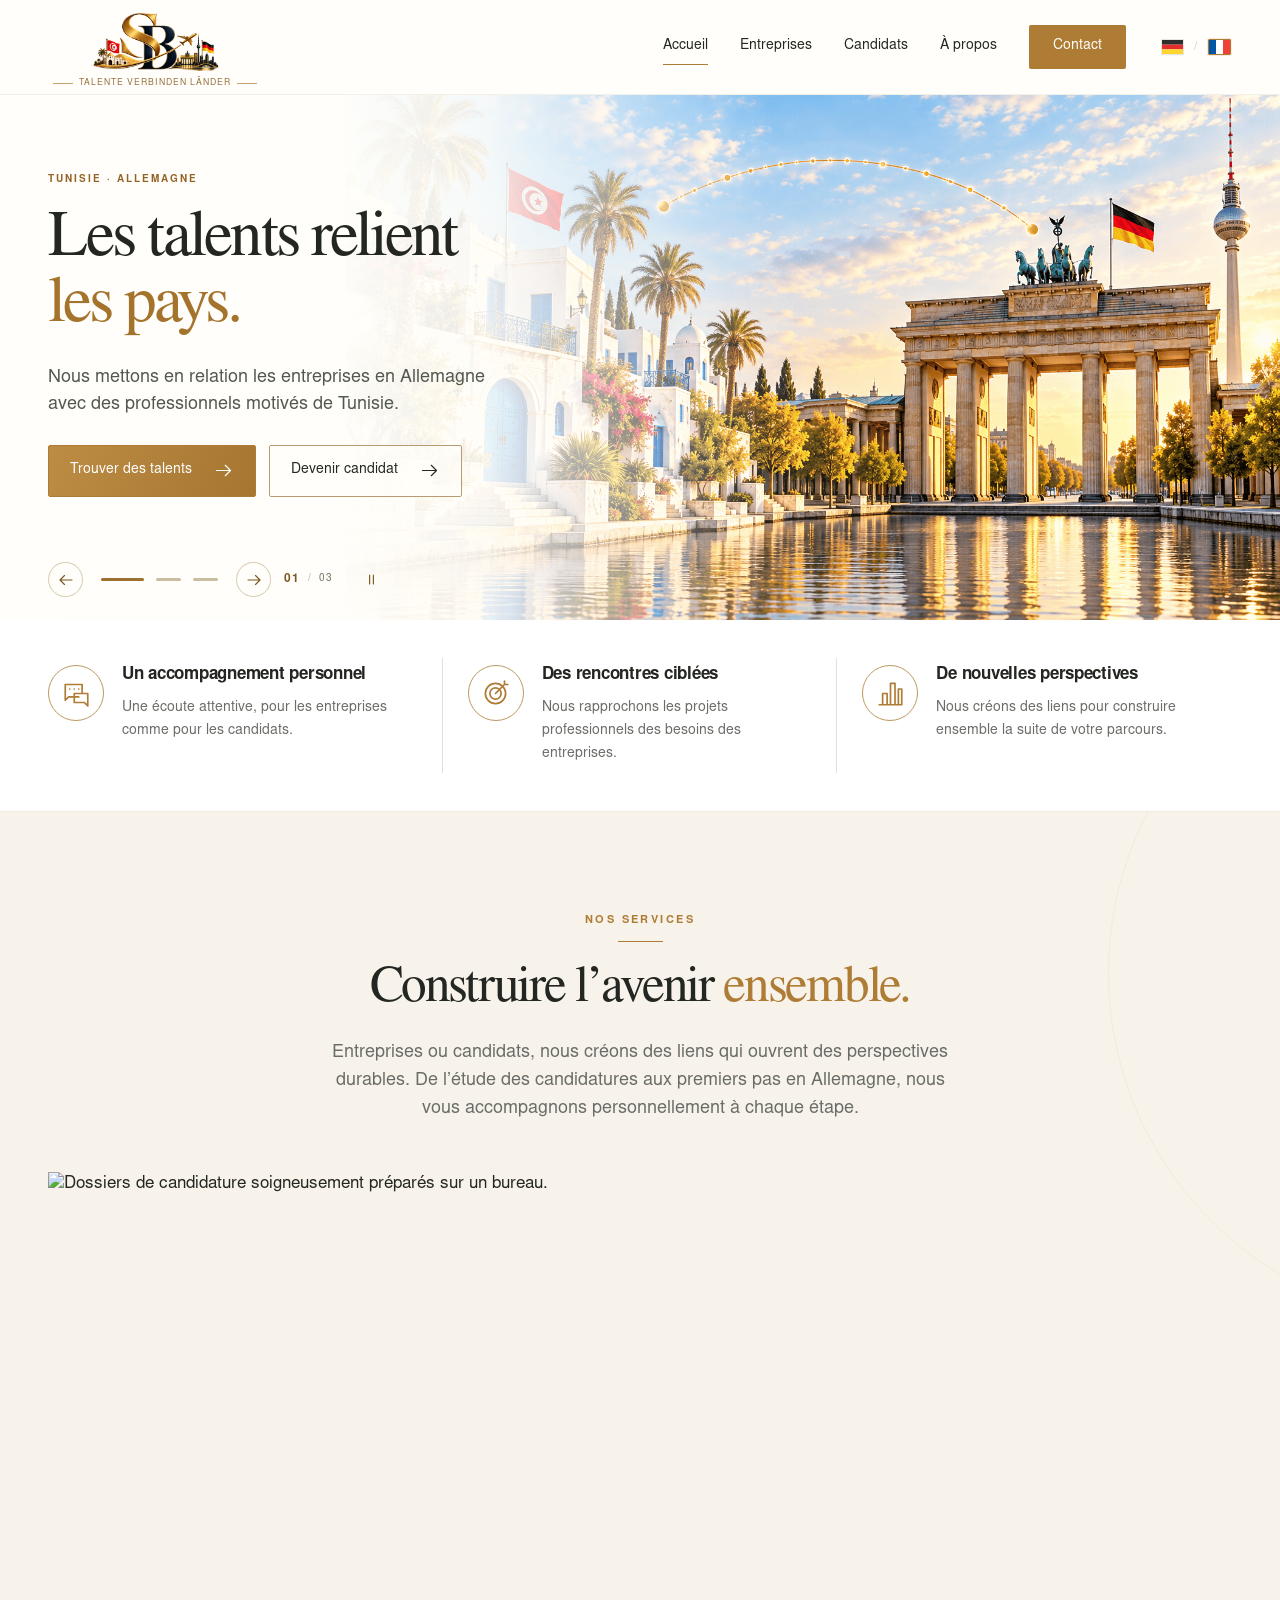
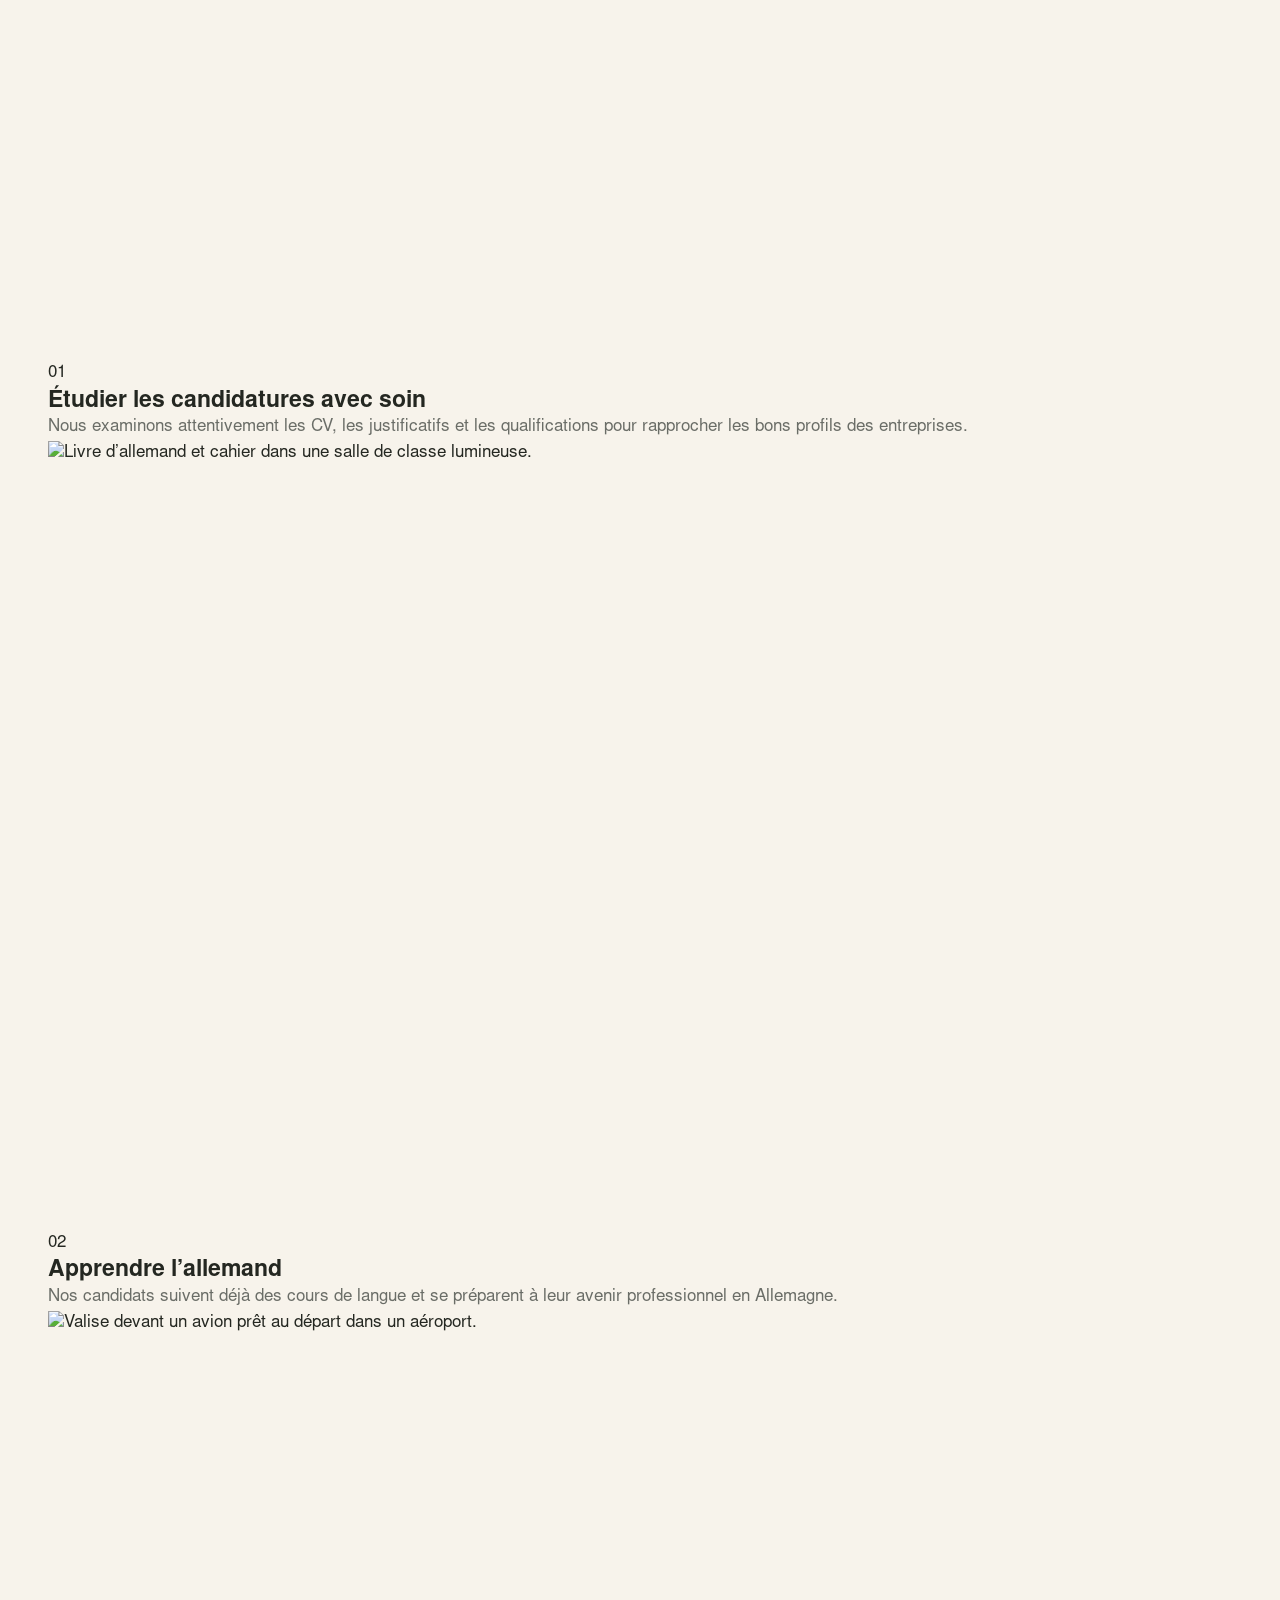
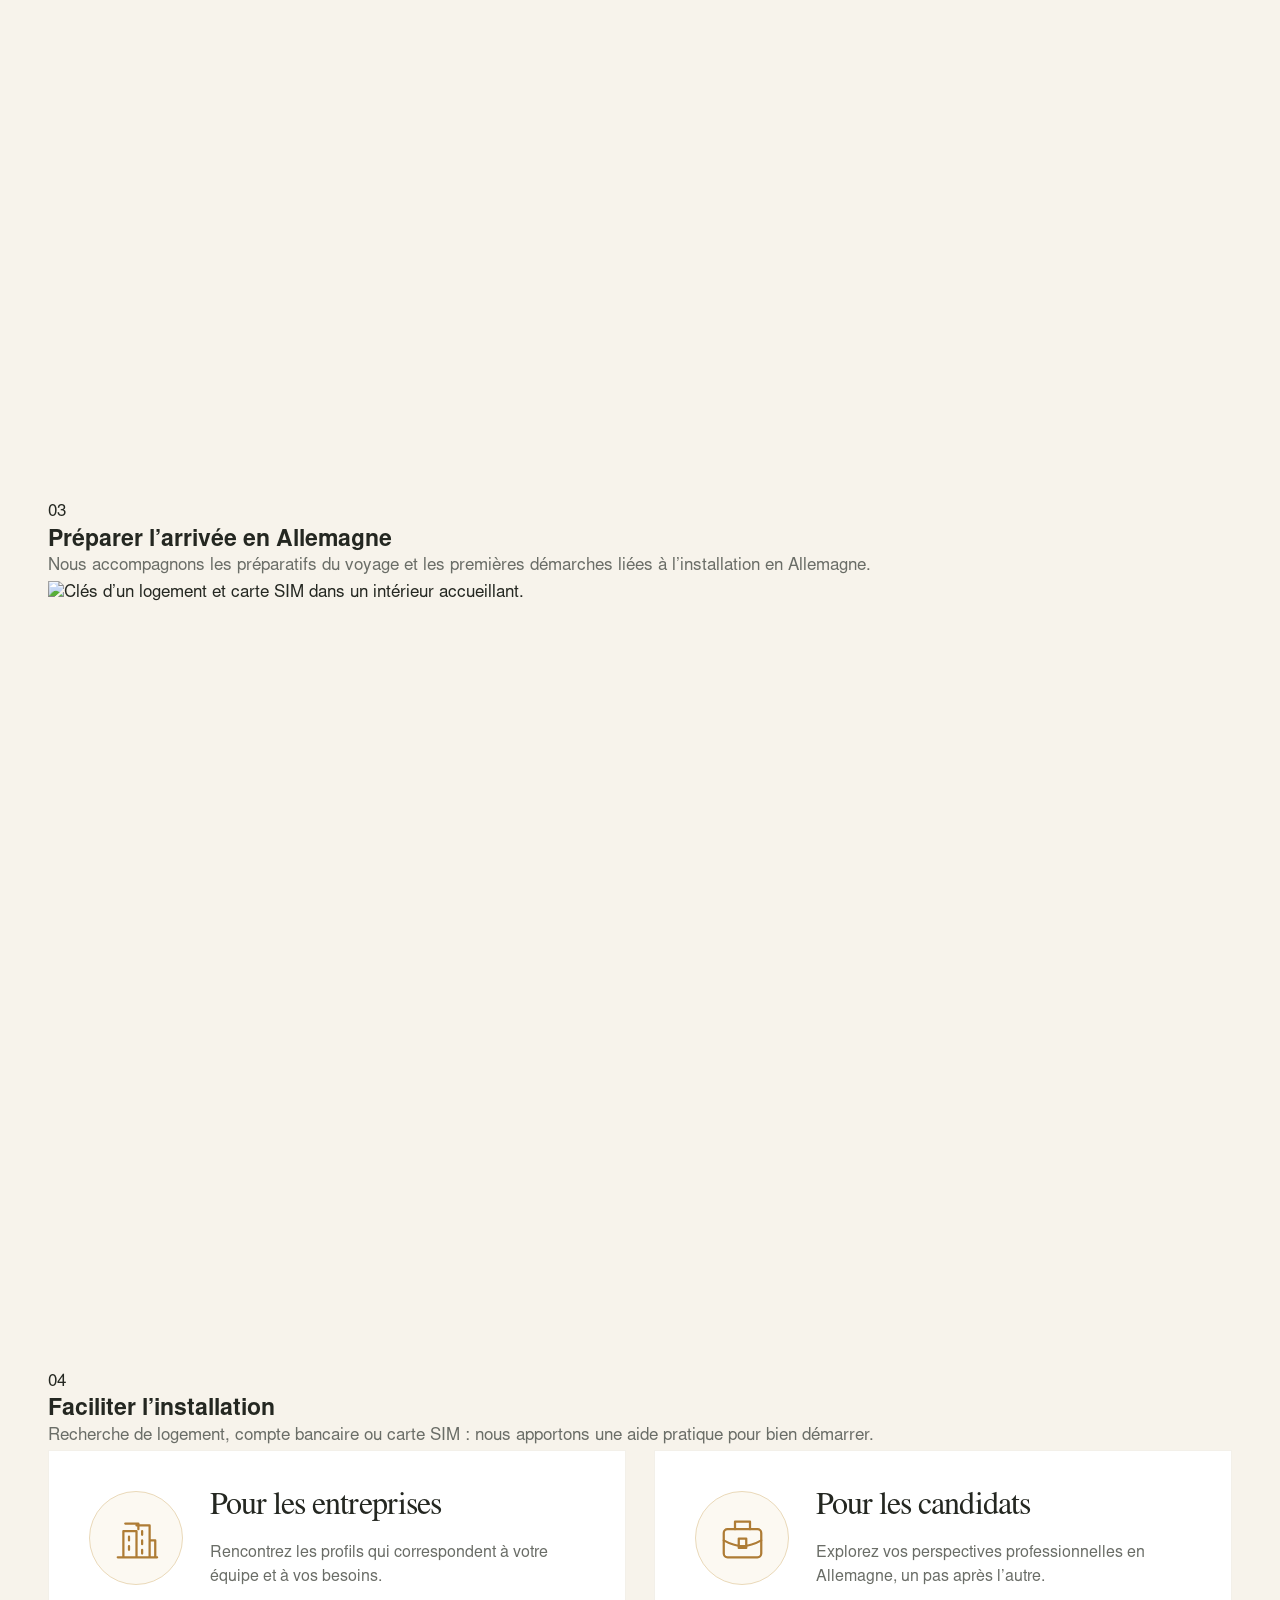
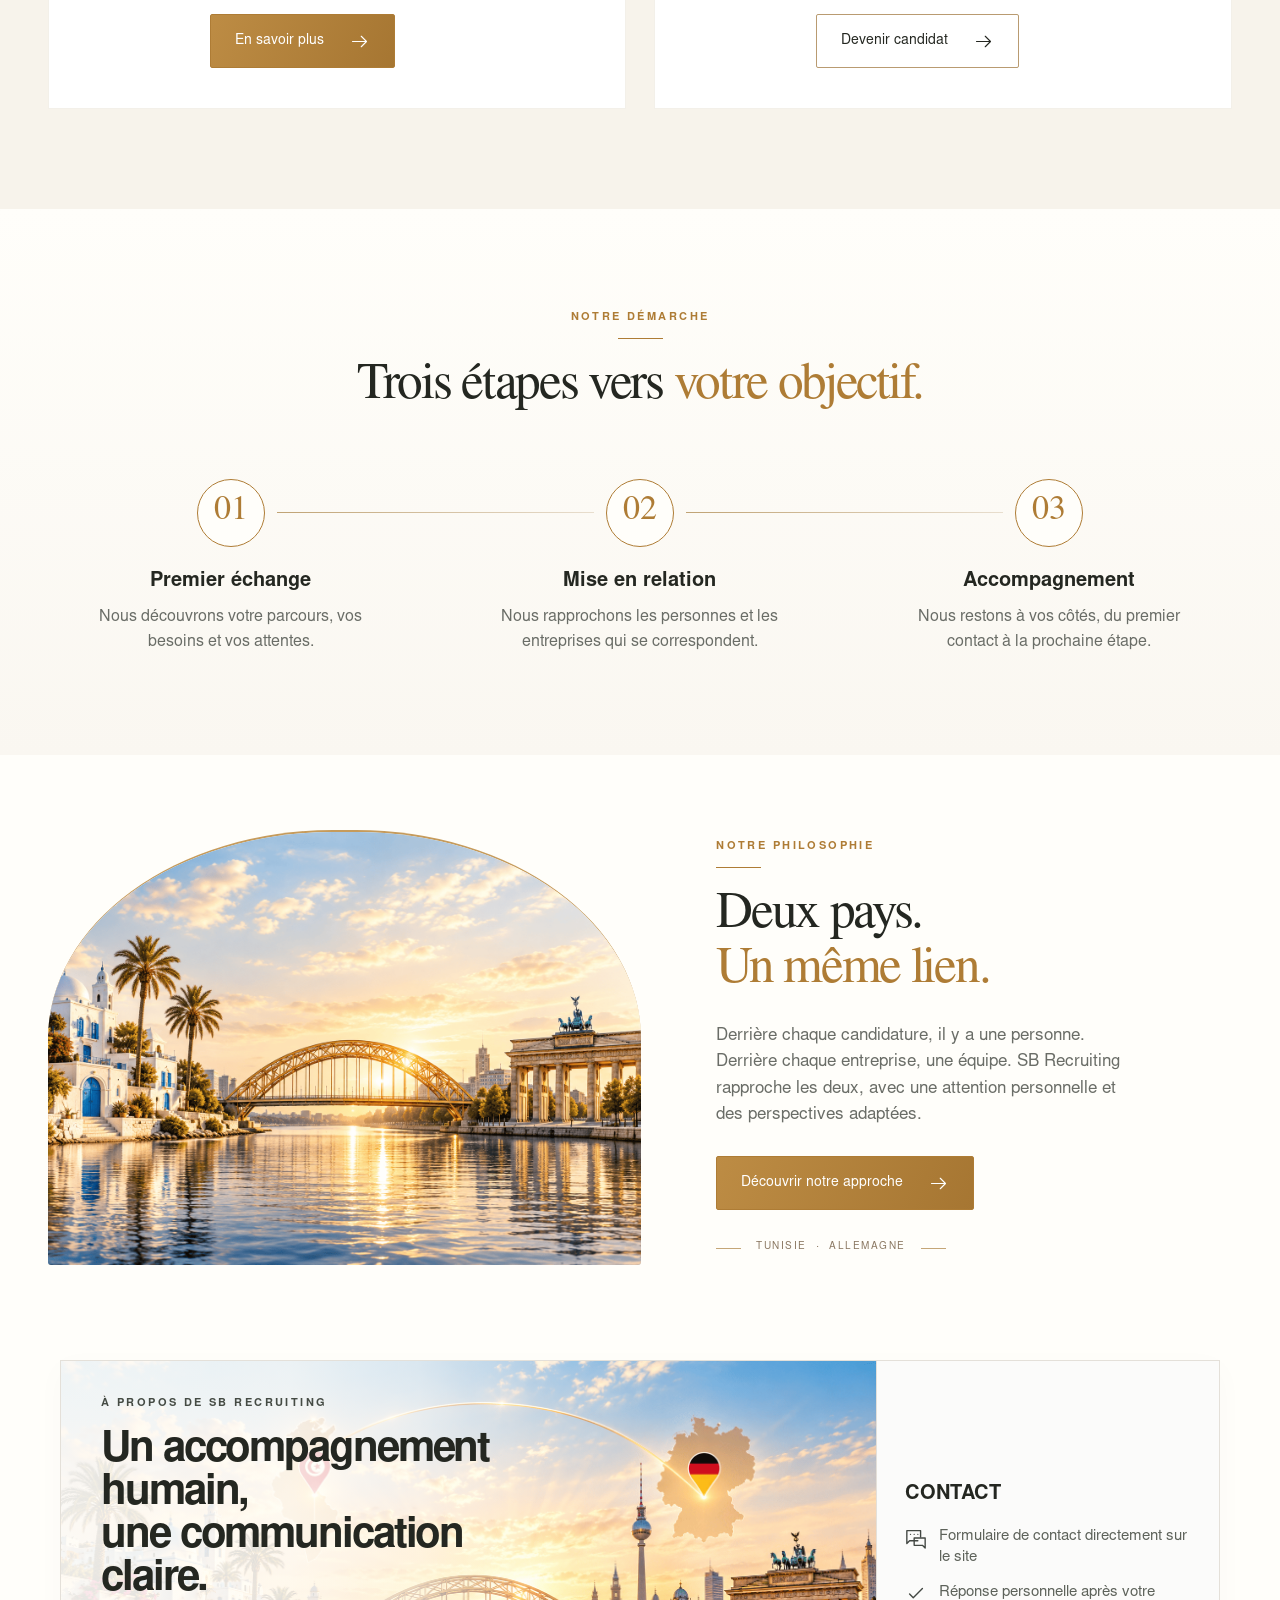
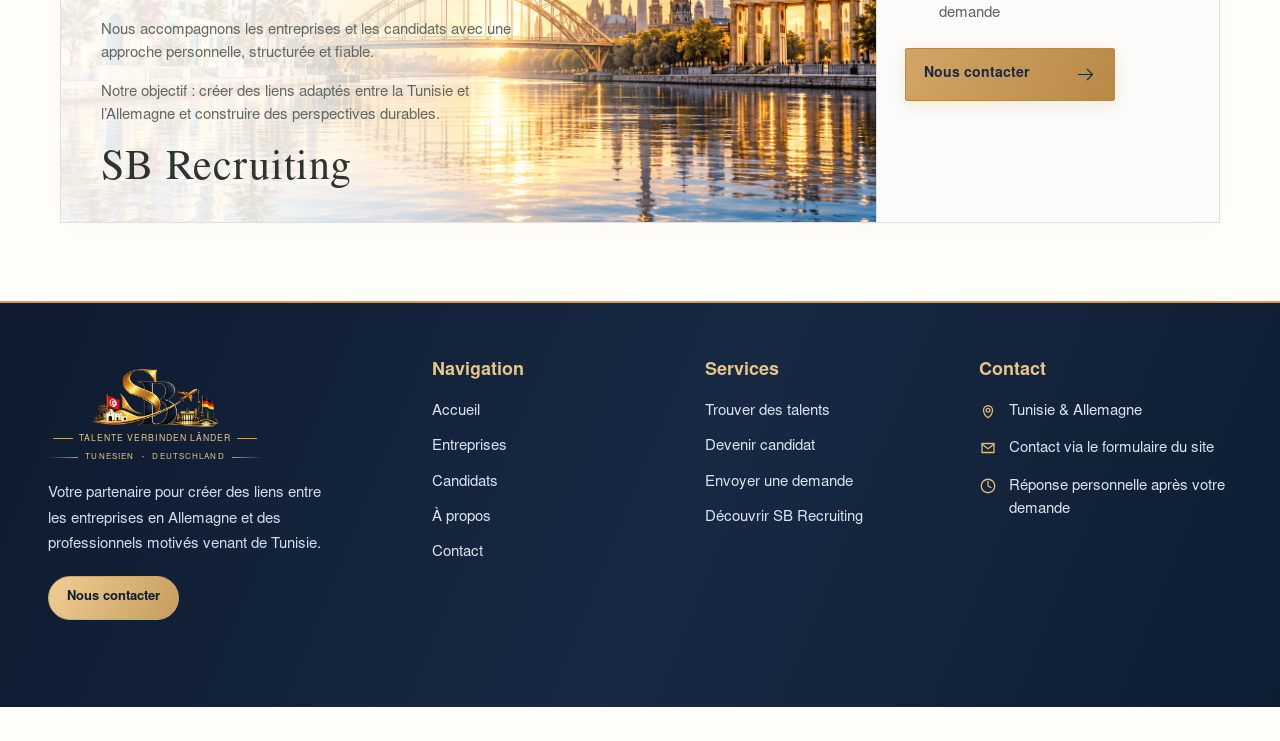
==== commit 48e656b2: "Add files via upload" ====
--- a/fr/index.html
+++ b/fr/index.html
@@ -1 +1 @@
-<!doctype html><html lang="fr"><head><meta charset="utf-8"><meta name="viewport" content="width=device-width, initial-scale=1"><meta name="theme-color" content="#ae7c35"><meta name="robots" content="noindex, nofollow"><title>SB Recruiting – Les talents relient les pays</title><meta name="description" content="SB Recruiting relie les entreprises en Allemagne aux professionnels motivés de Tunisie. Écoute personnelle, rencontres ciblées et nouvelles perspectives."><link rel="canonical" href="https://sb-recruiting.drym1.chatgpt.site/fr/index.html"><link rel="alternate" hreflang="de" href="https://sb-recruiting.drym1.chatgpt.site/index.html"><link rel="alternate" hreflang="fr" href="https://sb-recruiting.drym1.chatgpt.site/fr/index.html"><meta property="og:type" content="website"><meta property="og:title" content="SB Recruiting – Les talents relient les pays"><meta property="og:description" content="SB Recruiting relie les entreprises en Allemagne aux professionnels motivés de Tunisie. Écoute personnelle, rencontres ciblées et nouvelles perspectives."><meta property="og:locale" content="fr_FR"><meta property="og:image" content="https://sb-recruiting.drym1.chatgpt.site/assets/tunisia-germany.png"><meta property="og:url" content="https://sb-recruiting.drym1.chatgpt.site/fr/index.html"><link rel="icon" href="../assets/favicon.svg" type="image/svg+xml"><link rel="preload" href="../assets/serif.woff" as="font" type="font/woff" crossorigin><link rel="preload" href="../assets/sans.woff" as="font" type="font/woff" crossorigin><link rel="stylesheet" href="../assets/style.css"><script src="../assets/app.js" defer></script><script src="../assets/hero.js" defer></script><script src="../assets/scroll-reveal.js" defer></script></head><body><a class="skip" href="#main">Aller au contenu</a><header class="site-header" id="top"><div class="container header-inner"><a class="brand" href="index.html" aria-label="SB Recruiting – Accueil"><span class="brand-art" role="img" aria-label="SB Recruiting"></span><span class="brand-lines" aria-hidden="true"><span class="brand-tagline">Talente verbinden Länder</span></span></a><div class="header-mobile-tools"><div class="mobile-languages" aria-label="Sprache / Langue"><a href="../index.html" lang="de" aria-label="Deutsch" aria-current="false"><img class="language-flag" src="../assets/flag-de.svg" width="24" height="16" alt=""></a><span aria-hidden="true">/</span><a href="index.html" lang="fr" aria-label="Français" aria-current="true"><img class="language-flag" src="../assets/flag-fr.svg" width="24" height="16" alt=""></a></div><button class="menu-toggle" type="button" aria-label="Ouvrir le menu" aria-expanded="false" aria-controls="main-nav"><svg class="icon" aria-hidden="true" viewBox="0 0 24 24"><path class="menu-line menu-line-top" d="M4 7h16"/><path class="menu-line menu-line-middle" d="M4 12h16"/><path class="menu-line menu-line-bottom" d="M4 17h16"/></svg></button></div><nav class="main-nav" id="main-nav" aria-label="Ouvrir le menu"><a href="index.html" class="" aria-current="page">Accueil</a><a href="entreprises.html" class="" >Entreprises</a><a href="candidats.html" class="" >Candidats</a><a href="a-propos.html" class="" >À propos</a><a href="contact.html" class="nav-contact" >Contact</a><div class="languages" aria-label="Sprache / Langue"><a href="../index.html" lang="de" aria-label="Deutsch" aria-current="false"><img class="language-flag" src="../assets/flag-de.svg" width="24" height="16" alt=""></a><span aria-hidden="true">/</span><a href="index.html" lang="fr" aria-label="Français" aria-current="true"><img class="language-flag" src="../assets/flag-fr.svg" width="24" height="16" alt=""></a></div></nav></div></header><noscript><div class="noscript-note">Activez JavaScript pour utiliser le menu et le formulaire de demande.</div><style>.hero-toolbar{display:none}.menu-toggle{display:none}.main-nav{display:flex;position:static;box-shadow:none;border:0;flex-wrap:wrap;padding:5px}.header-inner{height:auto;flex-wrap:wrap;padding-bottom:15px}.contact-form button{display:none}[role=tabpanel][hidden]{display:block!important;margin-top:30px}.tabs{display:none}</style></noscript><main id="main"><section class="hero hero-carousel" data-hero-carousel data-interval="3000" aria-label="SB Recruiting – Perspectives entre la Tunisie et l’Allemagne" aria-roledescription="Carrousel"><h1 class="sr-only">SB Recruiting – Les talents relient les pays</h1><div class="hero-slides"><article class="hero-slide is-active" id="hero-slide-1" role="group" aria-roledescription="Diapositive" aria-label="1 sur 3" aria-hidden="false" ><div class="hero-slide-photo"><picture><source media="(max-width: 620px)" srcset="../assets/hero-mobile-2.png"><img src="../assets/tunisia-germany.png" alt="Illustration symbolique reliant l’architecture tunisienne à la porte de Brandebourg à Berlin." width="1536" height="1024" loading="eager" decoding="async" fetchpriority="high"></picture></div><div class="container hero-slide-content"><div class="hero-slide-copy"><span class="eyebrow">TUNISIE · ALLEMAGNE</span><h2 class="hero-title"><span class="hero-line">Les talents relient</span><em class="hero-line">les pays.</em></h2><p>Nous mettons en relation les entreprises en Allemagne avec des professionnels motivés de Tunisie.</p><div class="actions"><a class="btn" href="entreprises.html">Trouver des talents<svg class="icon" aria-hidden="true" viewBox="0 0 24 24"><path d="M4 12h16M14 6l6 6-6 6"/></svg></a><a class="btn btn-outline" href="candidats.html">Devenir candidat<svg class="icon" aria-hidden="true" viewBox="0 0 24 24"><path d="M4 12h16M14 6l6 6-6 6"/></svg></a></div></div></div></article><article class="hero-slide" id="hero-slide-2" role="group" aria-roledescription="Diapositive" aria-label="2 sur 3" aria-hidden="true" inert><div class="hero-slide-photo"><picture><source media="(max-width: 620px)" srcset="../assets/hero-mobile-1.png"><img src="../assets/business-germany.png" alt="Des bureaux contemporains au bord de l’eau en Allemagne, dans une lumière matinale chaleureuse." width="1536" height="1024" loading="eager" decoding="async" fetchpriority="low"></picture></div><div class="container hero-slide-content"><div class="hero-slide-copy"><span class="eyebrow">POUR LES ENTREPRISES</span><h2 class="hero-title"><span class="hero-line">Les bons talents.</span><em class="hero-line">Une équipe forte.</em></h2><p>Rencontrez les talents qui correspondent à votre équipe. Un accompagnement dès le premier échange.</p><div class="actions"><a class="btn" href="entreprises.html">Découvrir les talents<svg class="icon" aria-hidden="true" viewBox="0 0 24 24"><path d="M4 12h16M14 6l6 6-6 6"/></svg></a><a class="btn btn-outline" href="contact.html">Nous contacter<svg class="icon" aria-hidden="true" viewBox="0 0 24 24"><path d="M4 12h16M14 6l6 6-6 6"/></svg></a></div></div></div></article><article class="hero-slide" id="hero-slide-3" role="group" aria-roledescription="Diapositive" aria-label="3 sur 3" aria-hidden="true" inert><div class="hero-slide-photo"><picture><source media="(max-width: 620px)" srcset="../assets/hero-mobile-3.png"><img src="../assets/bridge.png" alt="Un pont doré symbolique entre la Tunisie et l’Allemagne." width="1536" height="1024" loading="eager" decoding="async" fetchpriority="low"></picture></div><div class="container hero-slide-content"><div class="hero-slide-copy"><span class="eyebrow">POUR LES CANDIDATS</span><h2 class="hero-title"><span class="hero-line">Vos talents.</span><em class="hero-line">Votre avenir.</em></h2><p>Construisez votre avenir professionnel en Allemagne. Parlons de vos atouts et de vos objectifs.</p><div class="actions"><a class="btn" href="candidats.html">Devenir candidat<svg class="icon" aria-hidden="true" viewBox="0 0 24 24"><path d="M4 12h16M14 6l6 6-6 6"/></svg></a><a class="btn btn-outline" href="contact.html">Parlons de votre projet<svg class="icon" aria-hidden="true" viewBox="0 0 24 24"><path d="M4 12h16M14 6l6 6-6 6"/></svg></a></div></div></div></article></div><div class="hero-toolbar container"><div class="hero-controls"><button type="button" class="hero-control hero-previous" aria-label="Diapositive précédente"><svg class="icon" aria-hidden="true" viewBox="0 0 24 24"><path d="M4 12h16M14 6l6 6-6 6"/></svg></button><div class="hero-dots"><button type="button" class="hero-dot is-active" aria-label="Afficher la diapositive 1" aria-current="true" aria-controls="hero-slide-1" data-slide="0"><span></span></button><button type="button" class="hero-dot" aria-label="Afficher la diapositive 2" aria-current="false" aria-controls="hero-slide-2" data-slide="1"><span></span></button><button type="button" class="hero-dot" aria-label="Afficher la diapositive 3" aria-current="false" aria-controls="hero-slide-3" data-slide="2"><span></span></button></div><button type="button" class="hero-control hero-next" aria-label="Diapositive suivante"><svg class="icon" aria-hidden="true" viewBox="0 0 24 24"><path d="M4 12h16M14 6l6 6-6 6"/></svg></button><span class="hero-counter" aria-hidden="true"><b data-hero-count>01</b><span>/</span>03</span><button type="button" class="hero-control hero-pause" aria-label="Mettre le défilement en pause" aria-pressed="false"><svg class="icon" aria-hidden="true" viewBox="0 0 24 24"><path d="M9 5v14M15 5v14"/></svg></button></div></div><span class="sr-only" data-hero-status aria-live="polite"></span></section><section class="benefits" aria-label="Notre approche"><div class="container benefit-grid"><article class="benefit"><span class="round-icon"><svg class="icon" aria-hidden="true" viewBox="0 0 24 24"><path d="M14 15H5l-3 3V4h15v7"/><path d="M10 12h12v11l-3-3h-9zM6 8h.01M10 8h.01M14 8h.01"/></svg></span><div><h3>Un accompagnement personnel</h3><p>Une écoute attentive, pour les entreprises comme pour les candidats.</p></div></article><article class="benefit"><span class="round-icon"><svg class="icon" aria-hidden="true" viewBox="0 0 24 24"><circle cx="12" cy="12" r="9"/><circle cx="12" cy="12" r="5"/><path d="m12 12 8-8m0 0V1m0 3h3"/></svg></span><div><h3>Des rencontres ciblées</h3><p>Nous rapprochons les projets professionnels des besoins des entreprises.</p></div></article><article class="benefit"><span class="round-icon"><svg class="icon" aria-hidden="true" viewBox="0 0 24 24"><path d="M2 22h20M5 22V12h4v10m3 0V3h4v19m3 0V8h3v14"/></svg></span><div><h3>De nouvelles perspectives</h3><p>Nous créons des liens pour construire ensemble la suite de votre parcours.</p></div></article></div></section><section class="section services"><div class="container"><div class="section-intro center"><span class="eyebrow">Nos services</span><h2>Construire l’avenir <em>ensemble.</em></h2><p>Entreprises ou candidats : nous créons des liens qui ouvrent des perspectives durables.</p></div><div class="audiences"><article class="audience"><div class="audience-icon"><svg class="icon" aria-hidden="true" viewBox="0 0 24 24"><path d="M2 22h21M5 22V8h7v14m0-17h7v17M6 4h7v3M8 11v2m0 3v2m7-10v2m0 3v2m0 3v2M19 13h3v9"/></svg></div><div><h3>Pour les entreprises</h3><p>Rencontrez les profils qui correspondent à votre équipe et à vos besoins.</p><a class="btn" href="entreprises.html">En savoir plus<svg class="icon" aria-hidden="true" viewBox="0 0 24 24"><path d="M4 12h16M14 6l6 6-6 6"/></svg></a></div></article><article class="audience"><div class="audience-icon"><svg class="icon" aria-hidden="true" viewBox="0 0 24 24"><rect x="2" y="7" width="20" height="15" rx="2"/><path d="M8 7V3h8v4M2 13c7 4 13 4 20 0M10 12h4v5h-4z"/></svg></div><div><h3>Pour les candidats</h3><p>Explorez vos perspectives professionnelles en Allemagne, un pas après l’autre.</p><a class="btn btn-outline" href="candidats.html">Devenir candidat<svg class="icon" aria-hidden="true" viewBox="0 0 24 24"><path d="M4 12h16M14 6l6 6-6 6"/></svg></a></div></article></div></div></section><section class="section process"><div class="container"><div class="section-intro center"><span class="eyebrow">Notre démarche</span><h2>Trois étapes vers <em>votre objectif.</em></h2></div><div class="steps"><article class="step"><span class="step-number">01</span><h3>Premier échange</h3><p>Nous découvrons votre parcours, vos besoins et vos attentes.</p></article><article class="step"><span class="step-number">02</span><h3>Mise en relation</h3><p>Nous rapprochons les personnes et les entreprises qui se correspondent.</p></article><article class="step"><span class="step-number">03</span><h3>Accompagnement</h3><p>Nous restons à vos côtés, du premier contact à la prochaine étape.</p></article></div></div></section><section class="philosophy"><div class="container philosophy-grid"><div class="bridge-visual"><img src="../assets/bridge.png" alt="Un pont doré symbolique entre la Tunisie et l’Allemagne." loading="lazy" width="1536" height="1024"></div><div class="philosophy-copy"><span class="eyebrow">Notre philosophie</span><h2>Deux pays.<br><em>Un même lien.</em></h2><p>Derrière chaque candidature, il y a une personne. Derrière chaque entreprise, une équipe. SB Recruiting rapproche les deux, avec une attention personnelle et des perspectives adaptées.</p><a class="btn" href="a-propos.html">Découvrir notre approche<svg class="icon" aria-hidden="true" viewBox="0 0 24 24"><path d="M4 12h16M14 6l6 6-6 6"/></svg></a><div class="country-line">TUNISIE &nbsp;·&nbsp; ALLEMAGNE</div></div></div></section><section class="contact-highlight"><div class="container"><div class="highlight-card"><div class="highlight-media"><img src="../assets/about-sb-recruiting-map.png" alt="Lien entre la Tunisie et l’Allemagne avec un pont et des monuments emblématiques." loading="lazy" width="1536" height="1024"><div class="highlight-overlay"><span class="eyebrow">À propos de SB Recruiting</span><h2>Un accompagnement humain,<br><em>une communication claire.</em></h2><p>Nous accompagnons les entreprises et les candidats avec une approche personnelle, structurée et fiable.</p><p>Notre objectif : créer des liens adaptés entre la Tunisie et l’Allemagne et construire des perspectives durables.</p><div class="highlight-brand">SB Recruiting</div></div></div><aside class="highlight-contact" aria-label="Informations de contact"><h3>Contact</h3><ul class="highlight-contact-list"><li><svg class="icon" aria-hidden="true" viewBox="0 0 24 24"><path d="M14 15H5l-3 3V4h15v7"/><path d="M10 12h12v11l-3-3h-9zM6 8h.01M10 8h.01M14 8h.01"/></svg><span>Formulaire de contact directement sur le site</span></li><li><svg class="icon" aria-hidden="true" viewBox="0 0 24 24"><path d="m5 12 4 4L19 6"/></svg><span>Réponse personnelle après votre demande</span></li></ul><a class="btn" href="contact.html">Nous contacter<svg class="icon" aria-hidden="true" viewBox="0 0 24 24"><path d="M4 12h16M14 6l6 6-6 6"/></svg></a></aside></div></div></section></main><footer class="site-footer"><div class="container"><div class="footer-grid"><div class="footer-col footer-about"><a class="brand footer-brand" href="index.html" aria-label="SB Recruiting – Accueil"><span class="brand-art" role="img" aria-label="SB Recruiting"></span><span class="brand-lines" aria-hidden="true"><span class="brand-tagline">Talente verbinden Länder</span><span class="footer-countries" aria-hidden="true"><span>Tunesien</span><span class="footer-country-separator" aria-hidden="true">·</span><span>Deutschland</span></span></span></a><p class="footer-copy">Votre partenaire pour créer des liens entre les entreprises en Allemagne et des professionnels motivés venant de Tunisie.</p><a class="footer-pill" href="contact.html">Nous contacter</a></div><div class="footer-col"><h3>Navigation</h3><nav class="footer-links" aria-label="Navigation de bas de page"><a href="index.html">Accueil</a><a href="entreprises.html">Entreprises</a><a href="candidats.html">Candidats</a><a href="a-propos.html">À propos</a><a href="contact.html">Contact</a></nav></div><div class="footer-col"><h3>Services</h3><nav class="footer-links" aria-label="Services"><a href="entreprises.html">Trouver des talents</a><a href="candidats.html">Devenir candidat</a><a href="contact.html">Envoyer une demande</a><a href="a-propos.html">Découvrir SB Recruiting</a></nav></div><div class="footer-col footer-contact"><h3>Contact</h3><ul class="footer-contact-list"><li><svg class="icon" aria-hidden="true" viewBox="0 0 24 24"><path d="M12 21s-6-4.35-6-10a6 6 0 1 1 12 0c0 5.65-6 10-6 10Z"/><circle cx="12" cy="11" r="2.5"/></svg><span>Tunisie &amp; Allemagne</span></li><li><svg class="icon" aria-hidden="true" viewBox="0 0 24 24"><path d="M4 6h16v12H4z"/><path d="m4 7 8 6 8-6"/></svg><span>Contact via le formulaire du site</span></li><li><svg class="icon" aria-hidden="true" viewBox="0 0 24 24"><path d="M12 6v6l4 2"/><circle cx="12" cy="12" r="9"/></svg><span>Réponse personnelle après votre demande</span></li></ul></div></div><div class="footer-bottom-bar"><span>© 2026 SB Recruiting</span><nav class="legal-nav" aria-label="Informations légales"><a href="mentions-legales.html">Mentions légales</a><a href="confidentialite.html">Confidentialité</a></nav></div></div></footer></body></html>+<!doctype html><html lang="fr"><head><meta charset="utf-8"><meta name="viewport" content="width=device-width, initial-scale=1"><meta name="theme-color" content="#ae7c35"><meta name="robots" content="noindex, nofollow"><title>SB Recruiting – Les talents relient les pays</title><meta name="description" content="SB Recruiting relie les entreprises en Allemagne aux professionnels motivés de Tunisie. Écoute personnelle, rencontres ciblées et nouvelles perspectives."><link rel="canonical" href="https://sb-recruiting.drym1.chatgpt.site/fr/index.html"><link rel="alternate" hreflang="de" href="https://sb-recruiting.drym1.chatgpt.site/index.html"><link rel="alternate" hreflang="fr" href="https://sb-recruiting.drym1.chatgpt.site/fr/index.html"><meta property="og:type" content="website"><meta property="og:title" content="SB Recruiting – Les talents relient les pays"><meta property="og:description" content="SB Recruiting relie les entreprises en Allemagne aux professionnels motivés de Tunisie. Écoute personnelle, rencontres ciblées et nouvelles perspectives."><meta property="og:locale" content="fr_FR"><meta property="og:image" content="https://sb-recruiting.drym1.chatgpt.site/assets/tunisia-germany.png"><meta property="og:url" content="https://sb-recruiting.drym1.chatgpt.site/fr/index.html"><link rel="icon" href="../assets/favicon.svg" type="image/svg+xml"><link rel="preload" href="../assets/serif.woff" as="font" type="font/woff" crossorigin><link rel="preload" href="../assets/sans.woff" as="font" type="font/woff" crossorigin><link rel="stylesheet" href="../assets/style.css"><script src="../assets/app.js" defer></script><script src="../assets/hero.js" defer></script><script src="../assets/scroll-reveal.js" defer></script></head><body><a class="skip" href="#main">Aller au contenu</a><header class="site-header" id="top"><div class="container header-inner"><a class="brand" href="index.html" aria-label="SB Recruiting – Accueil"><span class="brand-art" role="img" aria-label="SB Recruiting"></span><span class="brand-lines" aria-hidden="true"><span class="brand-tagline">Talente verbinden Länder</span></span></a><div class="header-mobile-tools"><div class="mobile-languages" aria-label="Sprache / Langue"><a href="../index.html" lang="de" aria-label="Deutsch" aria-current="false"><img class="language-flag" src="../assets/flag-de.svg" width="24" height="16" alt=""></a><span aria-hidden="true">/</span><a href="index.html" lang="fr" aria-label="Français" aria-current="true"><img class="language-flag" src="../assets/flag-fr.svg" width="24" height="16" alt=""></a></div><button class="menu-toggle" type="button" aria-label="Ouvrir le menu" aria-expanded="false" aria-controls="main-nav"><svg class="icon" aria-hidden="true" viewBox="0 0 24 24"><path class="menu-line menu-line-top" d="M4 7h16"/><path class="menu-line menu-line-middle" d="M4 12h16"/><path class="menu-line menu-line-bottom" d="M4 17h16"/></svg></button></div><nav class="main-nav" id="main-nav" aria-label="Ouvrir le menu"><a href="index.html" class="" aria-current="page">Accueil</a><a href="entreprises.html" class="" >Entreprises</a><a href="candidats.html" class="" >Candidats</a><a href="a-propos.html" class="" >À propos</a><a href="contact.html" class="nav-contact" >Contact</a><div class="languages" aria-label="Sprache / Langue"><a href="../index.html" lang="de" aria-label="Deutsch" aria-current="false"><img class="language-flag" src="../assets/flag-de.svg" width="24" height="16" alt=""></a><span aria-hidden="true">/</span><a href="index.html" lang="fr" aria-label="Français" aria-current="true"><img class="language-flag" src="../assets/flag-fr.svg" width="24" height="16" alt=""></a></div></nav></div></header><noscript><div class="noscript-note">Activez JavaScript pour utiliser le menu et le formulaire de demande.</div><style>.hero-toolbar{display:none}.menu-toggle{display:none}.main-nav{display:flex;position:static;box-shadow:none;border:0;flex-wrap:wrap;padding:5px}.header-inner{height:auto;flex-wrap:wrap;padding-bottom:15px}.contact-form button{display:none}[role=tabpanel][hidden]{display:block!important;margin-top:30px}.tabs{display:none}</style></noscript><main id="main"><section class="hero hero-carousel" data-hero-carousel data-interval="3000" aria-label="SB Recruiting – Perspectives entre la Tunisie et l’Allemagne" aria-roledescription="Carrousel"><h1 class="sr-only">SB Recruiting – Les talents relient les pays</h1><div class="hero-slides"><article class="hero-slide is-active" id="hero-slide-1" role="group" aria-roledescription="Diapositive" aria-label="1 sur 3" aria-hidden="false" ><div class="hero-slide-photo"><picture><source media="(max-width: 620px)" srcset="../assets/hero-mobile-2.png"><img src="../assets/tunisia-germany.png" alt="Illustration symbolique reliant l’architecture tunisienne à la porte de Brandebourg à Berlin." width="1536" height="1024" loading="eager" decoding="async" fetchpriority="high"></picture></div><div class="container hero-slide-content"><div class="hero-slide-copy"><span class="eyebrow">TUNISIE · ALLEMAGNE</span><h2 class="hero-title"><span class="hero-line">Les talents relient</span><em class="hero-line">les pays.</em></h2><p>Nous mettons en relation les entreprises en Allemagne avec des professionnels motivés de Tunisie.</p><div class="actions"><a class="btn" href="entreprises.html">Trouver des talents<svg class="icon" aria-hidden="true" viewBox="0 0 24 24"><path d="M4 12h16M14 6l6 6-6 6"/></svg></a><a class="btn btn-outline" href="candidats.html">Devenir candidat<svg class="icon" aria-hidden="true" viewBox="0 0 24 24"><path d="M4 12h16M14 6l6 6-6 6"/></svg></a></div></div></div></article><article class="hero-slide" id="hero-slide-2" role="group" aria-roledescription="Diapositive" aria-label="2 sur 3" aria-hidden="true" inert><div class="hero-slide-photo"><picture><source media="(max-width: 620px)" srcset="../assets/hero-mobile-1.png"><img src="../assets/business-germany.png" alt="Des bureaux contemporains au bord de l’eau en Allemagne, dans une lumière matinale chaleureuse." width="1536" height="1024" loading="eager" decoding="async" fetchpriority="low"></picture></div><div class="container hero-slide-content"><div class="hero-slide-copy"><span class="eyebrow">POUR LES ENTREPRISES</span><h2 class="hero-title"><span class="hero-line">Les bons talents.</span><em class="hero-line">Une équipe forte.</em></h2><p>Rencontrez les talents qui correspondent à votre équipe. Un accompagnement dès le premier échange.</p><div class="actions"><a class="btn" href="entreprises.html">Découvrir les talents<svg class="icon" aria-hidden="true" viewBox="0 0 24 24"><path d="M4 12h16M14 6l6 6-6 6"/></svg></a><a class="btn btn-outline" href="contact.html">Nous contacter<svg class="icon" aria-hidden="true" viewBox="0 0 24 24"><path d="M4 12h16M14 6l6 6-6 6"/></svg></a></div></div></div></article><article class="hero-slide" id="hero-slide-3" role="group" aria-roledescription="Diapositive" aria-label="3 sur 3" aria-hidden="true" inert><div class="hero-slide-photo"><picture><source media="(max-width: 620px)" srcset="../assets/hero-mobile-3.png"><img src="../assets/bridge.png" alt="Un pont doré symbolique entre la Tunisie et l’Allemagne." width="1536" height="1024" loading="eager" decoding="async" fetchpriority="low"></picture></div><div class="container hero-slide-content"><div class="hero-slide-copy"><span class="eyebrow">POUR LES CANDIDATS</span><h2 class="hero-title"><span class="hero-line">Vos talents.</span><em class="hero-line">Votre avenir.</em></h2><p>Construisez votre avenir professionnel en Allemagne. Parlons de vos atouts et de vos objectifs.</p><div class="actions"><a class="btn" href="candidats.html">Devenir candidat<svg class="icon" aria-hidden="true" viewBox="0 0 24 24"><path d="M4 12h16M14 6l6 6-6 6"/></svg></a><a class="btn btn-outline" href="contact.html">Parlons de votre projet<svg class="icon" aria-hidden="true" viewBox="0 0 24 24"><path d="M4 12h16M14 6l6 6-6 6"/></svg></a></div></div></div></article></div><div class="hero-toolbar container"><div class="hero-controls"><button type="button" class="hero-control hero-previous" aria-label="Diapositive précédente"><svg class="icon" aria-hidden="true" viewBox="0 0 24 24"><path d="M4 12h16M14 6l6 6-6 6"/></svg></button><div class="hero-dots"><button type="button" class="hero-dot is-active" aria-label="Afficher la diapositive 1" aria-current="true" aria-controls="hero-slide-1" data-slide="0"><span></span></button><button type="button" class="hero-dot" aria-label="Afficher la diapositive 2" aria-current="false" aria-controls="hero-slide-2" data-slide="1"><span></span></button><button type="button" class="hero-dot" aria-label="Afficher la diapositive 3" aria-current="false" aria-controls="hero-slide-3" data-slide="2"><span></span></button></div><button type="button" class="hero-control hero-next" aria-label="Diapositive suivante"><svg class="icon" aria-hidden="true" viewBox="0 0 24 24"><path d="M4 12h16M14 6l6 6-6 6"/></svg></button><span class="hero-counter" aria-hidden="true"><b data-hero-count>01</b><span>/</span>03</span><button type="button" class="hero-control hero-pause" aria-label="Mettre le défilement en pause" aria-pressed="false"><svg class="icon" aria-hidden="true" viewBox="0 0 24 24"><path d="M9 5v14M15 5v14"/></svg></button></div></div><span class="sr-only" data-hero-status aria-live="polite"></span></section><section class="benefits" aria-label="Notre approche"><div class="container benefit-grid"><article class="benefit"><span class="round-icon"><svg class="icon" aria-hidden="true" viewBox="0 0 24 24"><path d="M14 15H5l-3 3V4h15v7"/><path d="M10 12h12v11l-3-3h-9zM6 8h.01M10 8h.01M14 8h.01"/></svg></span><div><h3>Un accompagnement personnel</h3><p>Une écoute attentive, pour les entreprises comme pour les candidats.</p></div></article><article class="benefit"><span class="round-icon"><svg class="icon" aria-hidden="true" viewBox="0 0 24 24"><circle cx="12" cy="12" r="9"/><circle cx="12" cy="12" r="5"/><path d="m12 12 8-8m0 0V1m0 3h3"/></svg></span><div><h3>Des rencontres ciblées</h3><p>Nous rapprochons les projets professionnels des besoins des entreprises.</p></div></article><article class="benefit"><span class="round-icon"><svg class="icon" aria-hidden="true" viewBox="0 0 24 24"><path d="M2 22h20M5 22V12h4v10m3 0V3h4v19m3 0V8h3v14"/></svg></span><div><h3>De nouvelles perspectives</h3><p>Nous créons des liens pour construire ensemble la suite de votre parcours.</p></div></article></div></section><section class="section services services-with-accompaniment"><div class="container"><div class="section-intro center"><span class="eyebrow">Nos services</span><h2>Construire l’avenir <em>ensemble.</em></h2><p>Entreprises ou candidats, nous créons des liens qui ouvrent des perspectives durables. De l’étude des candidatures aux premiers pas en Allemagne, nous vous accompagnons personnellement à chaque étape.</p></div><div class="accompaniment-in-services"><div class="accompaniment-grid"><article class="accompaniment-card"><div class="accompaniment-image"><img src="../assets/begleitung-bewerbungspruefung.webp" alt="Dossiers de candidature soigneusement préparés sur un bureau." width="1536" height="1024" loading="lazy" decoding="async"></div><div class="accompaniment-card-copy"><span class="accompaniment-number" aria-hidden="true">01</span><h3>Étudier les candidatures avec soin</h3><p>Nous examinons attentivement les CV, les justificatifs et les qualifications pour rapprocher les bons profils des entreprises.</p></div></article><article class="accompaniment-card"><div class="accompaniment-image"><img src="../assets/begleitung-deutschkurs.webp" alt="Livre d’allemand et cahier dans une salle de classe lumineuse." width="1536" height="1024" loading="lazy" decoding="async"></div><div class="accompaniment-card-copy"><span class="accompaniment-number" aria-hidden="true">02</span><h3>Apprendre l’allemand</h3><p>Nos candidats suivent déjà des cours de langue et se préparent à leur avenir professionnel en Allemagne.</p></div></article><article class="accompaniment-card"><div class="accompaniment-image"><img src="../assets/begleitung-ankunft.webp" alt="Valise devant un avion prêt au départ dans un aéroport." width="1536" height="1024" loading="lazy" decoding="async"></div><div class="accompaniment-card-copy"><span class="accompaniment-number" aria-hidden="true">03</span><h3>Préparer l’arrivée en Allemagne</h3><p>Nous accompagnons les préparatifs du voyage et les premières démarches liées à l’installation en Allemagne.</p></div></article><article class="accompaniment-card"><div class="accompaniment-image"><img src="../assets/begleitung-ankommen.webp" alt="Clés d’un logement et carte SIM dans un intérieur accueillant." width="1536" height="1024" loading="lazy" decoding="async"></div><div class="accompaniment-card-copy"><span class="accompaniment-number" aria-hidden="true">04</span><h3>Faciliter l’installation</h3><p>Recherche de logement, compte bancaire ou carte SIM : nous apportons une aide pratique pour bien démarrer.</p></div></article></div></div><div class="audiences"><article class="audience"><div class="audience-icon"><svg class="icon" aria-hidden="true" viewBox="0 0 24 24"><path d="M2 22h21M5 22V8h7v14m0-17h7v17M6 4h7v3M8 11v2m0 3v2m7-10v2m0 3v2m0 3v2M19 13h3v9"/></svg></div><div><h3>Pour les entreprises</h3><p>Rencontrez les profils qui correspondent à votre équipe et à vos besoins.</p><a class="btn" href="entreprises.html">En savoir plus<svg class="icon" aria-hidden="true" viewBox="0 0 24 24"><path d="M4 12h16M14 6l6 6-6 6"/></svg></a></div></article><article class="audience"><div class="audience-icon"><svg class="icon" aria-hidden="true" viewBox="0 0 24 24"><rect x="2" y="7" width="20" height="15" rx="2"/><path d="M8 7V3h8v4M2 13c7 4 13 4 20 0M10 12h4v5h-4z"/></svg></div><div><h3>Pour les candidats</h3><p>Explorez vos perspectives professionnelles en Allemagne, un pas après l’autre.</p><a class="btn btn-outline" href="candidats.html">Devenir candidat<svg class="icon" aria-hidden="true" viewBox="0 0 24 24"><path d="M4 12h16M14 6l6 6-6 6"/></svg></a></div></article></div></div></section><section class="section process"><div class="container"><div class="section-intro center"><span class="eyebrow">Notre démarche</span><h2>Trois étapes vers <em>votre objectif.</em></h2></div><div class="steps"><article class="step"><span class="step-number">01</span><h3>Premier échange</h3><p>Nous découvrons votre parcours, vos besoins et vos attentes.</p></article><article class="step"><span class="step-number">02</span><h3>Mise en relation</h3><p>Nous rapprochons les personnes et les entreprises qui se correspondent.</p></article><article class="step"><span class="step-number">03</span><h3>Accompagnement</h3><p>Nous restons à vos côtés, du premier contact à la prochaine étape.</p></article></div></div></section><section class="philosophy"><div class="container philosophy-grid"><div class="bridge-visual"><img src="../assets/bridge.png" alt="Un pont doré symbolique entre la Tunisie et l’Allemagne." loading="lazy" width="1536" height="1024"></div><div class="philosophy-copy"><span class="eyebrow">Notre philosophie</span><h2>Deux pays.<br><em>Un même lien.</em></h2><p>Derrière chaque candidature, il y a une personne. Derrière chaque entreprise, une équipe. SB Recruiting rapproche les deux, avec une attention personnelle et des perspectives adaptées.</p><a class="btn" href="a-propos.html">Découvrir notre approche<svg class="icon" aria-hidden="true" viewBox="0 0 24 24"><path d="M4 12h16M14 6l6 6-6 6"/></svg></a><div class="country-line">TUNISIE &nbsp;·&nbsp; ALLEMAGNE</div></div></div></section><section class="contact-highlight"><div class="container"><div class="highlight-card"><div class="highlight-media"><img src="../assets/about-sb-recruiting-map.png" alt="Lien entre la Tunisie et l’Allemagne avec un pont et des monuments emblématiques." loading="lazy" width="1536" height="1024"><div class="highlight-overlay"><span class="eyebrow">À propos de SB Recruiting</span><h2>Un accompagnement humain,<br><em>une communication claire.</em></h2><p>Nous accompagnons les entreprises et les candidats avec une approche personnelle, structurée et fiable.</p><p>Notre objectif : créer des liens adaptés entre la Tunisie et l’Allemagne et construire des perspectives durables.</p><div class="highlight-brand">SB Recruiting</div></div></div><aside class="highlight-contact" aria-label="Informations de contact"><h3>Contact</h3><ul class="highlight-contact-list"><li><svg class="icon" aria-hidden="true" viewBox="0 0 24 24"><path d="M14 15H5l-3 3V4h15v7"/><path d="M10 12h12v11l-3-3h-9zM6 8h.01M10 8h.01M14 8h.01"/></svg><span>Formulaire de contact directement sur le site</span></li><li><svg class="icon" aria-hidden="true" viewBox="0 0 24 24"><path d="m5 12 4 4L19 6"/></svg><span>Réponse personnelle après votre demande</span></li></ul><a class="btn" href="contact.html">Nous contacter<svg class="icon" aria-hidden="true" viewBox="0 0 24 24"><path d="M4 12h16M14 6l6 6-6 6"/></svg></a></aside></div></div></section></main><footer class="site-footer"><div class="container"><div class="footer-grid"><div class="footer-col footer-about"><a class="brand footer-brand" href="index.html" aria-label="SB Recruiting – Accueil"><span class="brand-art" role="img" aria-label="SB Recruiting"></span><span class="brand-lines" aria-hidden="true"><span class="brand-tagline">Talente verbinden Länder</span><span class="footer-countries" aria-hidden="true"><span>Tunesien</span><span class="footer-country-separator" aria-hidden="true">·</span><span>Deutschland</span></span></span></a><p class="footer-copy">Votre partenaire pour créer des liens entre les entreprises en Allemagne et des professionnels motivés venant de Tunisie.</p><a class="footer-pill" href="contact.html">Nous contacter</a></div><div class="footer-col"><h3>Navigation</h3><nav class="footer-links" aria-label="Navigation de bas de page"><a href="index.html">Accueil</a><a href="entreprises.html">Entreprises</a><a href="candidats.html">Candidats</a><a href="a-propos.html">À propos</a><a href="contact.html">Contact</a></nav></div><div class="footer-col"><h3>Services</h3><nav class="footer-links" aria-label="Services"><a href="entreprises.html">Trouver des talents</a><a href="candidats.html">Devenir candidat</a><a href="contact.html">Envoyer une demande</a><a href="a-propos.html">Découvrir SB Recruiting</a></nav></div><div class="footer-col footer-contact"><h3>Contact</h3><ul class="footer-contact-list"><li><svg class="icon" aria-hidden="true" viewBox="0 0 24 24"><path d="M12 21s-6-4.35-6-10a6 6 0 1 1 12 0c0 5.65-6 10-6 10Z"/><circle cx="12" cy="11" r="2.5"/></svg><span>Tunisie &amp; Allemagne</span></li><li><svg class="icon" aria-hidden="true" viewBox="0 0 24 24"><path d="M4 6h16v12H4z"/><path d="m4 7 8 6 8-6"/></svg><span>Contact via le formulaire du site</span></li><li><svg class="icon" aria-hidden="true" viewBox="0 0 24 24"><path d="M12 6v6l4 2"/><circle cx="12" cy="12" r="9"/></svg><span>Réponse personnelle après votre demande</span></li></ul></div></div><div class="footer-bottom-bar"><span>© 2026 SB Recruiting</span><nav class="legal-nav" aria-label="Informations légales"><a href="mentions-legales.html">Mentions légales</a><a href="confidentialite.html">Confidentialité</a></nav></div></div></footer></body></html>
--- a/assets/style.css
+++ b/assets/style.css
@@ -702,3 +702,124 @@
   .final-cta-sb-button { min-height: 49px; font-size: 13px; padding: 12px 19px; gap: 11px; }
 }
 @media(prefers-reduced-motion:reduce) { .final-cta-sb-button {transition: none;} }
+
+
+/* Responsive career opportunity cards — mobile only */
+@media (max-width: 620px) {
+  .opportunities-section .section-intro {
+    margin-bottom: 28px;
+  }
+  .opportunities-section .section-intro h2 {
+    font-size: clamp(34px, 8.6vw, 44px);
+    line-height: 1.09;
+    overflow-wrap: break-word;
+  }
+  .opportunities-section .section-intro p {
+    font-size: 15px;
+    line-height: 1.55;
+    max-width: 38ch;
+    margin-left: auto;
+    margin-right: auto;
+  }
+  .opportunities-section .sector-grid {
+    display: grid;
+    grid-template-columns: minmax(0, 1fr);
+    gap: 13px;
+    width: 100%;
+  }
+  .opportunities-section .sector {
+    display: grid;
+    grid-template-columns: 38px minmax(0, 1fr);
+    grid-template-rows: auto auto;
+    column-gap: 16px;
+    row-gap: 5px;
+    align-content: center;
+    padding: 21px 19px;
+    min-width: 0;
+    border: 1px solid var(--line);
+    border-radius: 9px;
+    background: var(--paper);
+  }
+  .opportunities-section .sector > .icon {
+    grid-column: 1;
+    grid-row: 1 / 3;
+    width: 34px;
+    height: 34px;
+    margin: 1px 0 0;
+    align-self: start;
+  }
+  .opportunities-section .sector > h3 {
+    grid-column: 2;
+    grid-row: 1;
+    min-height: 0;
+    min-width: 0;
+    margin: 0;
+    font-size: 18px;
+    line-height: 1.25;
+    overflow-wrap: break-word;
+  }
+  .opportunities-section .sector > p {
+    grid-column: 2;
+    grid-row: 2;
+    min-width: 0;
+    margin: 0;
+    font-size: 14px;
+    line-height: 1.52;
+    overflow-wrap: break-word;
+  }
+  .opportunities-section .small-disclaimer {
+    max-width: 42ch;
+    margin: 20px auto 0;
+    font-size: 12px;
+    line-height: 1.5;
+  }
+}
+@media (max-width: 360px) {
+  .opportunities-section .sector {
+    padding: 19px 15px;
+    grid-template-columns: 34px minmax(0, 1fr);
+    column-gap: 13px;
+  }
+  .opportunities-section .sector > .icon { width: 31px; height: 31px; }
+  .opportunities-section .sector > h3 { font-size: 17px; }
+}
+
+
+/* Smooth and accessible mobile menu — no layout change on desktop */
+@media (max-width:860px) {
+  .site-header .menu-toggle .icon { width:24px; height:24px; overflow:visible; }
+  .site-header .menu-toggle .menu-line {
+    transform-box:fill-box;
+    transform-origin:center;
+    transition: transform .32s cubic-bezier(.22,1,.36,1), opacity .18s ease;
+  }
+  .site-header .menu-toggle[aria-expanded="true"] .menu-line-top { transform:translateY(5px) rotate(45deg); }
+  .site-header .menu-toggle[aria-expanded="true"] .menu-line-middle { opacity:0; transform:scaleX(.35); }
+  .site-header .menu-toggle[aria-expanded="true"] .menu-line-bottom { transform:translateY(-5px) rotate(-45deg); }
+  .site-header .menu-toggle:focus-visible { outline:2px solid var(--gold); outline-offset:3px; border-radius:5px; }
+  .site-header .main-nav {
+    display:flex;
+    flex-direction:column;
+    opacity:0;
+    visibility:hidden;
+    pointer-events:none;
+    transform:translateY(-13px);
+    clip-path:inset(0 0 100% 0);
+    transition: opacity .32s ease, transform .36s cubic-bezier(.22,1,.36,1), clip-path .4s cubic-bezier(.22,1,.36,1), visibility 0s linear .4s;
+    will-change:transform,opacity;
+  }
+  .site-header .main-nav.open {
+    opacity:1;
+    visibility:visible;
+    pointer-events:auto;
+    transform:translateY(0);
+    clip-path:inset(0 0 0 0);
+    transition:opacity .34s ease,transform .38s cubic-bezier(.22,1,.36,1),clip-path .4s cubic-bezier(.22,1,.36,1),visibility 0s;
+  }
+  .site-header .main-nav > a { transition:color .22s ease, background-color .22s ease; }
+}
+@media (prefers-reduced-motion:reduce) {
+  .site-header .menu-toggle .menu-line,
+  .site-header .main-nav,
+  .site-header .main-nav.open { transition:none !important; }
+}
